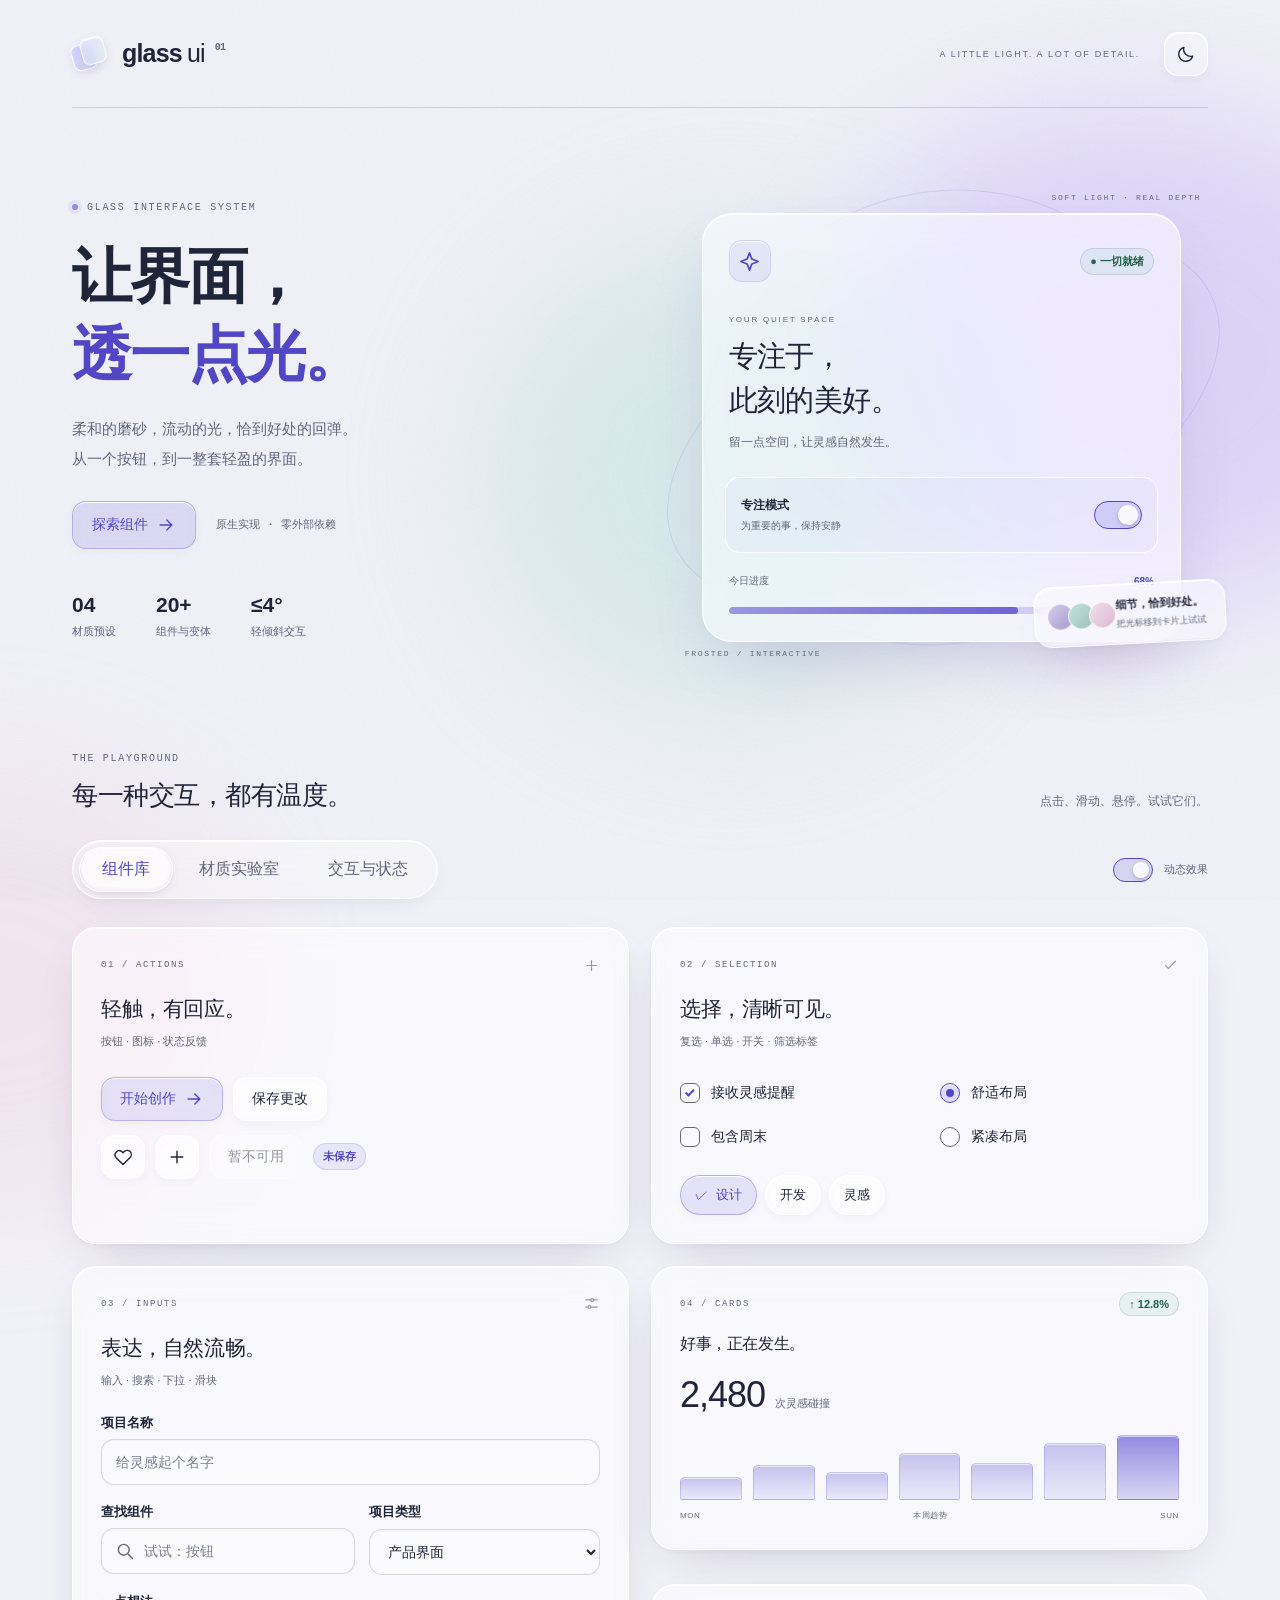
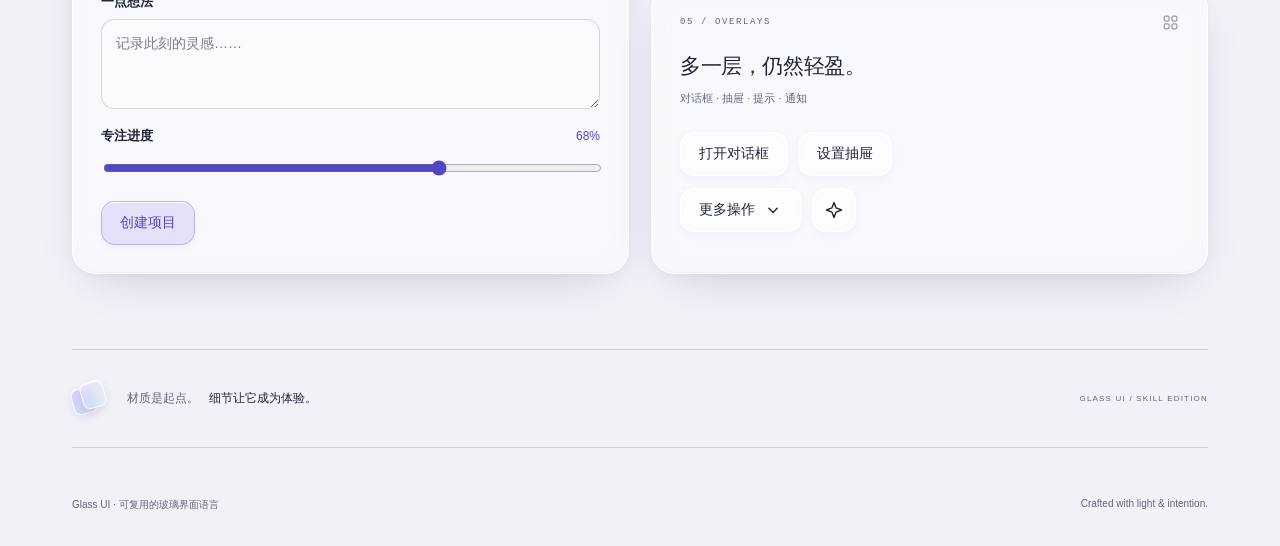
==== assets/demo/index.html @ 2ff02369 "Add Glass UI skill and offline component demo" ====
<!doctype html>
<html lang="zh-CN" data-theme="light" data-material="frosted">
<head>
  <meta charset="utf-8">
  <meta name="viewport" content="width=device-width,initial-scale=1">
  <meta name="color-scheme" content="light dark">
  <meta name="description" content="Glass UI：可交互的磨砂、液态与染色玻璃组件样板。">
  <title>Glass UI · 让界面透一点光</title>
  <link rel="icon" href="data:image/svg+xml,%3Csvg xmlns='http://www.w3.org/2000/svg' viewBox='0 0 40 40'%3E%3Crect x='6' y='6' width='28' height='28' rx='9' fill='%23887be0'/%3E%3Cpath d='M13 21h14M20 14v14' stroke='white' stroke-width='2'/%3E%3C/svg%3E">
  <link rel="stylesheet" href="glass.css">
  <link rel="stylesheet" href="demo.css">
  <script src="lens-map.js" defer></script>
  <script src="glass.js" defer></script>
  <script src="demo.js" defer></script>
</head>
<body>
  <svg class="icon-sprite" aria-hidden="true" xmlns="http://www.w3.org/2000/svg">
    <symbol id="i-arrow" viewBox="0 0 24 24"><path d="M5 12h14m-6-6 6 6-6 6"/></symbol>
    <symbol id="i-spark" viewBox="0 0 24 24"><path d="m12 3 2.5 6.5L21 12l-6.5 2.5L12 21l-2.5-6.5L3 12l6.5-2.5Z"/></symbol>
    <symbol id="i-sun" viewBox="0 0 24 24"><circle cx="12" cy="12" r="4"/><path d="M12 2v2m0 16v2M2 12h2m16 0h2M5 5l1 1m12 12 1 1M5 19l1-1M18 6l1-1"/></symbol>
    <symbol id="i-moon" viewBox="0 0 24 24"><path d="M20 14.5A8.5 8.5 0 0 1 9.5 4 8.5 8.5 0 1 0 20 14.5Z"/></symbol>
    <symbol id="i-search" viewBox="0 0 24 24"><circle cx="10.5" cy="10.5" r="6.5"/><path d="m16 16 5 5"/></symbol>
    <symbol id="i-heart" viewBox="0 0 24 24"><path d="M20.5 5.5a5 5 0 0 0-7 0L12 7l-1.5-1.5a5 5 0 0 0-7 7L12 21l8.5-8.5a5 5 0 0 0 0-7Z"/></symbol>
    <symbol id="i-plus" viewBox="0 0 24 24"><path d="M5 12h14M12 5v14"/></symbol>
    <symbol id="i-check" viewBox="0 0 24 24"><path d="m5 12 4 4L19 6"/></symbol>
    <symbol id="i-sliders" viewBox="0 0 24 24"><path d="M4 7h7m4 0h5M4 17h3m4 0h9"/><circle cx="13" cy="7" r="2"/><circle cx="9" cy="17" r="2"/></symbol>
    <symbol id="i-grid" viewBox="0 0 24 24"><rect x="3" y="3" width="7" height="7" rx="2"/><rect x="14" y="3" width="7" height="7" rx="2"/><rect x="3" y="14" width="7" height="7" rx="2"/><rect x="14" y="14" width="7" height="7" rx="2"/></symbol>
    <symbol id="i-chevron" viewBox="0 0 24 24"><path d="m7 10 5 5 5-5"/></symbol>
    <symbol id="i-close" viewBox="0 0 24 24"><path d="m6 6 12 12M18 6 6 18"/></symbol>
  </svg>
  <div class="ambient" aria-hidden="true"><i></i><i></i><i></i></div>
  <a class="skip-link g-button" href="#showcase">跳到组件展示</a>
  <div class="page-shell">
    <header class="site-header">
      <a href="#top" class="wordmark" aria-label="Glass UI 首页"><span class="brand-mark" aria-hidden="true"><i></i><i></i></span>glass<span class="wordmark-light">ui</span><span class="version">01</span></a>
      <div class="header-right"><span class="header-note">A LITTLE LIGHT. A LOT OF DETAIL.</span><button class="g-icon-button" id="theme-toggle" type="button" aria-label="切换深色主题" aria-pressed="false"><svg class="g-icon"><use href="#i-moon"/></svg></button></div>
    </header>
    <main id="top">
      <section class="hero" aria-labelledby="hero-title">
        <div class="hero-copy">
          <span class="eyebrow"><i></i> GLASS INTERFACE SYSTEM</span>
          <h1 id="hero-title">让界面，<br><span>透一点光。</span></h1>
          <p class="hero-description">柔和的磨砂，流动的光，恰到好处的回弹。<br>从一个按钮，到一整套轻盈的界面。</p>
          <div class="hero-actions"><a href="#showcase" class="g-button g-button--primary">探索组件 <svg class="g-icon"><use href="#i-arrow"/></svg></a><span class="hero-meta">原生实现 <b>·</b> 零外部依赖</span></div>
          <div class="hero-stats"><div><strong>04</strong><span>材质预设</span></div><div><strong>20+</strong><span>组件与变体</span></div><div><strong>≤4°</strong><span>轻倾斜交互</span></div></div>
        </div>
        <div class="hero-preview" aria-label="玻璃卡片交互预览">
          <div class="orbit orbit-one" aria-hidden="true"></div><div class="orbit orbit-two" aria-hidden="true"></div>
          <span class="floating-note note-top">SOFT LIGHT · REAL DEPTH</span>
          <div data-glass-card id="hero-card">
            <article class="glass focus-card" data-glass-face>
              <span class="glass__light" aria-hidden="true"></span><span class="glass__edge" aria-hidden="true"></span>
              <div class="glass__content">
                <div class="row between"><span class="app-icon"><svg class="g-icon"><use href="#i-spark"/></svg></span><span class="g-badge g-badge--success">● 一切就绪</span></div>
                <div class="focus-copy"><span class="tiny-label">YOUR QUIET SPACE</span><h2>专注于，<br>此刻的美好。</h2><p>留一点空间，让灵感自然发生。</p></div>
                <div class="focus-setting"><div><strong>专注模式</strong><span>为重要的事，保持安静</span></div><label class="g-option"><input class="g-switch" id="focus-switch" type="checkbox" role="switch" checked aria-label="专注模式"></label></div>
                <div class="focus-progress"><div class="row between"><span>今日进度</span><strong id="focus-value">68%</strong></div><progress class="g-progress" id="focus-progress" value="68" max="100" aria-label="今日进度">68%</progress></div>
              </div>
            </article>
          </div>
          <div class="glass floating-tile"><div class="stacked-circles" aria-hidden="true"><i></i><i></i><i></i></div><div><strong>细节，恰到好处。</strong><span>把光标移到卡片上试试</span></div></div>
          <span class="floating-note note-bottom">FROSTED / INTERACTIVE</span>
        </div>
      </section>
      <section class="showcase" id="showcase" aria-labelledby="showcase-title">
        <div class="section-heading"><div><span class="eyebrow">THE PLAYGROUND</span><h2 id="showcase-title">每一种交互，都有温度。</h2></div><p>点击、滑动、悬停。试试它们。</p></div>
        <div class="showcase-toolbar">
          <div class="g-segment" data-glass-tabs role="tablist" aria-label="展示分类" id="main-tabs">
            <span class="g-segment__pill" data-glass-pill aria-hidden="true"></span>
            <button type="button" role="tab" id="tab-components" aria-controls="panel-components" aria-selected="true">组件库</button>
            <button type="button" role="tab" id="tab-materials" aria-controls="panel-materials" aria-selected="false" tabindex="-1">材质实验室</button>
            <button type="button" role="tab" id="tab-motion" aria-controls="panel-motion" aria-selected="false" tabindex="-1">交互与状态</button>
          </div>
          <label class="motion-control g-option"><input class="g-switch" type="checkbox" id="motion-toggle" checked role="switch"><span>动态效果</span></label>
        </div>
        <div role="tabpanel" id="panel-components" aria-labelledby="tab-components" tabindex="0">
          <div class="component-grid">
            <section class="glass specimen" aria-labelledby="buttons-title"><div class="specimen-top"><span>01 / ACTIONS</span><svg class="g-icon"><use href="#i-plus"/></svg></div><h3 id="buttons-title">轻触，有回应。</h3><p>按钮 · 图标 · 状态反馈</p>
              <div class="sample-stack"><div class="row wrap"><button class="g-button g-button--primary" type="button" data-toast="新的灵感已收藏。">开始创作 <svg class="g-icon"><use href="#i-arrow"/></svg></button><button class="g-button" type="button" id="save-button">保存更改</button></div>
              <div class="row wrap"><button class="g-icon-button" id="favorite-button" type="button" aria-label="收藏此组件" aria-pressed="false"><svg class="g-icon"><use href="#i-heart"/></svg></button><button class="g-icon-button" type="button" data-toast="已添加一个新项目。" aria-label="添加项目"><svg class="g-icon"><use href="#i-plus"/></svg></button><button class="g-button" type="button" disabled>暂不可用</button><span class="g-badge" id="saved-state">未保存</span></div></div>
            </section>
            <section class="glass specimen" aria-labelledby="options-title"><div class="specimen-top"><span>02 / SELECTION</span><svg class="g-icon"><use href="#i-check"/></svg></div><h3 id="options-title">选择，清晰可见。</h3><p>复选 · 单选 · 开关 · 筛选标签</p>
              <div class="options-grid"><div><label class="g-option"><input id="notify-check" type="checkbox" checked>接收灵感提醒</label><label class="g-option"><input type="checkbox">包含周末</label></div><fieldset class="reset-fieldset"><legend class="sr-only">卡片密度</legend><label class="g-option"><input type="radio" name="density" value="comfortable" checked>舒适布局</label><label class="g-option"><input type="radio" name="density" value="compact">紧凑布局</label></fieldset></div>
              <fieldset class="reset-fieldset"><legend class="sr-only">展示内容筛选</legend><div class="g-choice-row"><label class="g-chip"><input class="sr-only" type="checkbox" checked>设计</label><label class="g-chip"><input class="sr-only" type="checkbox">开发</label><label class="g-chip"><input class="sr-only" type="checkbox">灵感</label></div></fieldset>
            </section>
            <section class="glass specimen form-specimen" aria-labelledby="form-title"><div class="specimen-top"><span>03 / INPUTS</span><svg class="g-icon"><use href="#i-sliders"/></svg></div><h3 id="form-title">表达，自然流畅。</h3><p>输入 · 搜索 · 下拉 · 滑块</p>
              <form id="demo-form" novalidate><div class="g-field"><label for="name-input">项目名称</label><input class="g-input" id="name-input" name="project" autocomplete="off" placeholder="给灵感起个名字" required aria-describedby="name-error"><p class="g-error" id="name-error"></p></div>
                <div class="two-fields"><div class="g-field"><label for="search-input">查找组件</label><div class="g-search"><svg class="g-icon"><use href="#i-search"/></svg><input class="g-input" id="search-input" type="search" placeholder="试试：按钮"></div></div><div class="g-field"><label for="project-type">项目类型</label><select class="g-select" id="project-type" name="type"><option>产品界面</option><option>个人主页</option><option>移动应用</option></select></div></div>
                <div class="g-field"><label for="notes-input">一点想法</label><textarea class="g-textarea" id="notes-input" name="notes" placeholder="记录此刻的灵感……"></textarea></div>
                <div class="g-field"><div class="row between"><label class="g-label" for="progress-range">专注进度</label><output for="progress-range" id="range-value">68%</output></div><input class="g-range" id="progress-range" type="range" min="0" max="100" value="68"></div>
                <div class="row between"><button class="g-button g-button--primary" type="submit">创建项目</button><output id="form-result" class="g-hint" aria-live="polite"></output></div>
              </form>
            </section>
            <div class="card-column">
              <div data-glass-card id="stat-card"><section class="glass specimen metric-card" data-glass-face aria-labelledby="card-title"><span class="glass__light" aria-hidden="true"></span><span class="glass__edge" aria-hidden="true"></span><div class="glass__content"><div class="specimen-top"><span>04 / CARDS</span><span class="g-badge g-badge--success">↑ 12.8%</span></div><h3 id="card-title">好事，正在发生。</h3><div class="metric"><strong>2,480</strong><span>次灵感碰撞</span></div><div class="bar-chart" aria-label="最近七天的灵感趋势"><i style="--bar:35%"></i><i style="--bar:53%"></i><i style="--bar:43%"></i><i style="--bar:72%"></i><i style="--bar:57%"></i><i style="--bar:87%"></i><i style="--bar:100%"></i></div><div class="row between chart-caption"><span>MON</span><span>本周趋势</span><span>SUN</span></div></div></section></div>
              <section class="glass specimen overlay-specimen" aria-labelledby="overlay-title"><div class="specimen-top"><span>05 / OVERLAYS</span><svg class="g-icon"><use href="#i-grid"/></svg></div><h3 id="overlay-title">多一层，仍然轻盈。</h3><p>对话框 · 抽屉 · 提示 · 通知</p><div class="row wrap"><button class="g-button" type="button" data-dialog="preview-dialog">打开对话框</button><button class="g-button" type="button" data-dialog="settings-drawer">设置抽屉</button></div><div class="row wrap overlay-bottom"><details class="g-menu" id="action-menu"><summary class="g-button">更多操作 <svg class="g-icon"><use href="#i-chevron"/></svg></summary><div class="glass g-menu__content"><button type="button" data-toast="已复制组件配置。">复制配置</button><button type="button" data-toast="已创建本地组件副本。">创建副本</button><button type="button" data-toast="组件已重置为初始样式。" id="reset-style">重置样式</button></div></details><span class="g-tooltip-wrap"><button class="g-icon-button" type="button" aria-label="显示使用提示" aria-describedby="tip-content"><svg class="g-icon"><use href="#i-spark"/></svg></button><span class="glass g-tooltip" id="tip-content" role="tooltip">柔和的高光，来自光标的位置。</span></span></div></section>
            </div>
          </div>
          <div class="search-results glass" id="search-results" hidden role="status" aria-live="polite"></div>
        </div>
        <div role="tabpanel" id="panel-materials" aria-labelledby="tab-materials" tabindex="0" hidden>
          <div class="materials-grid"><section class="glass specimen"><div class="specimen-top"><span>THE MATERIAL PALETTE</span><svg class="g-icon"><use href="#i-spark"/></svg></div><h3>同一束光，四种质感。</h3><p>选择预设，整页组件同步变化。</p><fieldset class="reset-fieldset material-options"><legend class="sr-only">选择玻璃材质</legend><label><input type="radio" name="material" value="frosted" checked><span class="material-swatch swatch-frost"></span><strong>磨砂</strong><small>安静、柔和、适合内容</small></label><label><input type="radio" name="material" value="clear"><span class="material-swatch swatch-clear"></span><strong>清透</strong><small>轻盈、通透、边缘更鲜明</small></label><label><input type="radio" name="material" value="tinted"><span class="material-swatch swatch-tint"></span><strong>染色</strong><small>淡紫色调，统一品牌感</small></label><label><input type="radio" name="material" value="prism"><span class="material-swatch swatch-prism"></span><strong>棱镜</strong><small>窄幅彩边，点到为止</small></label></fieldset>
            <div class="g-field"><div class="row between"><label for="blur-range" class="g-label">背景模糊</label><output id="blur-value" for="blur-range">18px</output></div><input class="g-range" id="blur-range" type="range" min="0" max="32" value="18"></div><div class="g-field"><div class="row between"><label for="glow-range" class="g-label">追光强度</label><output id="glow-value" for="glow-range">13%</output></div><input class="g-range" id="glow-range" type="range" min="0" max="30" value="13"></div>
          </section><section class="glass specimen lens-specimen"><div class="specimen-top"><span>EDGE REFRACTION</span><span class="g-badge">可选增强</span></div><h3>看见，玻璃的边缘。</h3><p>打开开关，对比网格和文字在弧形边缘的弯曲。</p><div class="lens-experiment" id="lens-experiment"><img src="grid.svg" alt="用于对比折射的网格与文字背景" width="700" height="240"><div class="lens-window" aria-hidden="true"><svg viewBox="0 0 300 150" preserveAspectRatio="none"><image id="lens-image" href="grid.svg" x="-200" y="-45" width="700" height="240"/></svg></div></div><label class="g-option row between"><span>SVG 边缘折射</span><input id="refraction-toggle" class="g-switch" type="checkbox" role="switch"></label><p class="g-hint" id="lens-status" role="status">增强已关闭。上方为已知 SVG 背景的对照实验。</p><p class="technical-note">该开关也启用导航胶囊的背景位移。不同浏览器对网页背景折射的支持不同；实验图有变化，不代表任意网页背景都能同样折射。</p></section></div>
        </div>
        <div role="tabpanel" id="panel-motion" aria-labelledby="tab-motion" tabindex="0" hidden>
          <div class="motion-grid"><section class="glass specimen"><div class="specimen-top"><span>LIQUID SELECTION</span><span class="g-badge">点击 / 键盘</span></div><h3>从这里，轻轻到那里。</h3><p>连续切换，观察前缘伸展与到位回弹。</p><div class="navigation-demo"><div class="g-segment navigation-segment" data-glass-tabs role="tablist" aria-label="导航交互演示" id="demo-tabs"><span class="g-segment__pill" data-glass-pill aria-hidden="true"></span><button type="button" role="tab" id="demo-home" aria-controls="demo-home-panel" aria-selected="true"><svg class="g-icon"><use href="#i-grid"/></svg>功能</button><button type="button" role="tab" id="demo-settings" aria-controls="demo-settings-panel" aria-selected="false" tabindex="-1"><svg class="g-icon"><use href="#i-sliders"/></svg>高级设置</button><button type="button" role="tab" id="demo-mine" aria-controls="demo-mine-panel" aria-selected="false" tabindex="-1"><svg class="g-icon"><use href="#i-heart"/></svg>我的</button></div></div><div class="demo-panel" role="tabpanel" id="demo-home-panel" aria-labelledby="demo-home">所有功能，井然有序。<span>同一个胶囊在不同宽度的选项间移动。</span></div><div class="demo-panel" role="tabpanel" id="demo-settings-panel" aria-labelledby="demo-settings" hidden>精细调节，刚刚好。<span>动画途中再次点击，会从当前位置继续。</span></div><div class="demo-panel" role="tabpanel" id="demo-mine-panel" aria-labelledby="demo-mine" hidden>留给自己的小空间。<span>方向键、Home 和 End 也可以切换。</span></div></section>
          <section class="glass specimen"><div class="specimen-top"><span>EVERY STATE MATTERS</span><svg class="g-icon"><use href="#i-check"/></svg></div><h3>好看，也好用。</h3><p>聚焦、错误、加载与禁用都有明确反馈。</p><ul class="state-list"><li><span class="state-dot"></span><div><strong>键盘可达</strong><p>Tab 聚焦，Space 操作，焦点环始终可见。</p></div></li><li><span class="state-dot"></span><div><strong>尊重动态偏好</strong><p id="motion-status">动态效果已开启。系统减少动态偏好同样生效。</p></div></li><li><span class="state-dot"></span><div><strong>基础效果独立可用</strong><p>没有背景模糊时，以实色表面维持层次。</p></div></li></ul><label class="g-option"><input class="g-switch" id="fallback-toggle" type="checkbox" role="switch">模拟无模糊降级</label><button class="g-button" type="button" data-toast="这是一条玻璃通知。状态已清晰传达。">试一条通知 <svg class="g-icon"><use href="#i-arrow"/></svg></button></section></div>
        </div>
      </section>
      <section class="closing"><span class="brand-mark" aria-hidden="true"><i></i><i></i></span><p>材质是起点。<strong>细节让它成为体验。</strong></p><span>GLASS UI / SKILL EDITION</span></section>
    </main>
    <footer><span>Glass UI · 可复用的玻璃界面语言</span><span>Crafted with light & intention.</span></footer>
  </div>
  <dialog class="glass g-dialog" id="preview-dialog" aria-labelledby="dialog-title"><span class="eyebrow">A MOMENT OF CLARITY</span><h2 id="dialog-title">给灵感一点空间。</h2><p>这是一个真正可操作的玻璃对话框。按 Esc 关闭，或通过下方按钮返回。</p><div class="g-field"><label for="dialog-note">记下一句灵感</label><input class="g-input" id="dialog-note" placeholder="此刻，你想到了什么？"></div><form method="dialog"><button class="g-button" value="cancel">返回</button><button class="g-button g-button--primary" value="save">记住这一刻</button></form></dialog>
  <dialog class="glass g-dialog g-drawer" id="settings-drawer" aria-labelledby="drawer-title"><form method="dialog" class="drawer-close"><button class="g-icon-button" aria-label="关闭设置抽屉"><svg class="g-icon"><use href="#i-close"/></svg></button></form><span class="eyebrow">MAKE IT YOURS</span><h2 id="drawer-title">你的偏好。</h2><p>少一点打扰，多一点从容。</p><label class="g-option row between"><span>灵感提醒</span><input id="drawer-notify" class="g-switch" type="checkbox" checked role="switch"></label><label class="g-option row between"><span>深色主题</span><input id="drawer-theme" class="g-switch" type="checkbox" role="switch"></label><label class="g-option row between"><span>动态效果</span><input id="drawer-motion" class="g-switch" type="checkbox" checked role="switch"></label><div class="drawer-note"><svg class="g-icon"><use href="#i-spark"/></svg><p>这里的设置会立即应用到展示页。</p></div><form method="dialog"><button class="g-button g-button--primary">完成</button></form></dialog>
  <div class="glass g-toast" id="toast" role="status" aria-live="polite" aria-atomic="true"></div>
</body>
</html>
---- assets/demo/glass.css ----
/* Glass UI: reusable, framework-independent foundation. */
:root {
  color-scheme: light;
  --g-ink: #202439;
  --g-muted: #62677b;
  --g-accent: #5147c5;
  --g-accent-rgb: 93, 80, 211;
  --g-bg: #f1f1f8;
  --g-surface: rgba(255, 255, 255, .52);
  --g-solid: #f8f8fc;
  --g-subtle: rgba(255, 255, 255, .33);
  --g-border: rgba(255, 255, 255, .86);
  --g-outline: rgba(76, 70, 108, .2);
  --g-highlight: rgba(255, 255, 255, .96);
  --g-shadow: 0 16px 48px -24px rgba(45, 33, 90, .28), 0 2px 8px rgba(45, 33, 90, .035);
  --g-blur: 18px;
  --g-radius: 24px;
  --g-glow: .13;
  --g-focus: #5d4adb;
  --g-error: #a82d4c;
  --g-success: #22614b;
  --g-speed: 180ms;
}
:root[data-theme="dark"] {
  color-scheme: dark;
  --g-ink: #f2f0ff;
  --g-muted: #bbb8d2;
  --g-accent: #c4b9ff;
  --g-accent-rgb: 183, 157, 255;
  --g-bg: #151526;
  --g-surface: rgba(37, 36, 60, .64);
  --g-solid: #29283e;
  --g-subtle: rgba(255, 255, 255, .055);
  --g-border: rgba(235, 226, 255, .24);
  --g-outline: rgba(222, 214, 255, .22);
  --g-highlight: rgba(255, 255, 255, .45);
  --g-shadow: 0 18px 50px -20px rgba(0, 0, 0, .6), 0 2px 10px rgba(0, 0, 0, .12);
  --g-focus: #d0baff;
  --g-error: #ff9db4;
  --g-success: #8ce0b4;
}
[data-material="clear"] { --g-surface: rgba(255, 255, 255, .23); --g-blur: 6px; }
[data-theme="dark"][data-material="clear"] { --g-surface: rgba(36, 34, 59, .35); }
[data-material="tinted"] { --g-surface: rgba(179, 169, 241, .26); --g-blur: 16px; }
[data-theme="dark"][data-material="tinted"] { --g-surface: rgba(105, 85, 164, .28); }
[data-material="prism"] { --g-surface: rgba(255, 255, 255, .28); --g-blur: 9px; }
[data-theme="dark"][data-material="prism"] { --g-surface: rgba(43, 38, 66, .4); }
*, *::before, *::after { box-sizing: border-box; }
[hidden] { display: none !important; }
button, input, select, textarea { font: inherit; }
button, a, input, select, textarea, summary { -webkit-tap-highlight-color: transparent; }
button { color: inherit; }
:where(button, a, input, select, textarea, summary, [tabindex]):focus-visible {
  outline: 2px solid var(--g-focus); outline-offset: 4px;
}
.sr-only {
  position: absolute; width: 1px; height: 1px; padding: 0; margin: -1px;
  overflow: hidden; clip-path: inset(50%); white-space: nowrap; border: 0;
}
.glass {
  position: relative; border-radius: var(--g-radius);
  background: var(--g-surface); border: 1px solid var(--g-border);
  -webkit-backdrop-filter: blur(var(--g-blur)) saturate(1.3);
  backdrop-filter: blur(var(--g-blur)) saturate(1.3);
  box-shadow: var(--g-shadow), inset 0 1px 0 var(--g-highlight), inset 0 -1px 0 rgba(100, 80, 160, .05);
}
.glass__content { position: relative; z-index: 2; }
[data-glass-card] { perspective: 1100px; min-width: 0; }
[data-glass-face] {
  transform: rotateX(var(--g-rx, 0deg)) rotateY(var(--g-ry, 0deg));
  transform-origin: center; overflow: hidden;
}
.glass__light, .glass__edge { position: absolute; inset: 0; border-radius: inherit; pointer-events: none; }
.glass__light {
  z-index: 1; opacity: var(--g-lit, 0);
  background: radial-gradient(160px circle at var(--g-mx, 50%) var(--g-my, 50%), rgba(255,255,255,var(--g-glow)), transparent 100%);
}
.glass__edge { z-index: 3; opacity: var(--g-lit, 0); padding: 1px; }
@supports (mask-composite: exclude) or (-webkit-mask-composite: xor) {
  .glass__edge {
    background: radial-gradient(135px circle at var(--g-mx, 50%) var(--g-my, 50%), rgba(255,255,255,.98), rgba(174,149,255,.5) 45%, transparent 100%);
    -webkit-mask: linear-gradient(#fff 0 0) content-box, linear-gradient(#fff 0 0);
    -webkit-mask-composite: xor;
    mask: linear-gradient(#fff 0 0) content-box, linear-gradient(#fff 0 0);
    mask-composite: exclude;
  }
}
[data-material="prism"] .glass { border-color: rgba(197, 191, 245, .62); }
[data-material="prism"] .glass::after {
  content: ""; position: absolute; inset: 0; border-radius: inherit; padding: 1px; pointer-events: none;
  background: linear-gradient(140deg, #ffffffd9, #98dfff99 26%, #f3aada80 48%, transparent 60%, #bc9dff88 83%, #ffffffcc);
  -webkit-mask: linear-gradient(#fff 0 0) content-box, linear-gradient(#fff 0 0);
  -webkit-mask-composite: xor;
  mask: linear-gradient(#fff 0 0) content-box, linear-gradient(#fff 0 0);
  mask-composite: exclude;
}
.g-button, .g-icon-button, .g-chip {
  position: relative;
  display: inline-flex; justify-content: center; align-items: center; gap: 8px;
  min-height: 44px; padding: 10px 18px; border-radius: 14px;
  border: 1px solid var(--g-border); background: var(--g-subtle); color: var(--g-ink);
  box-shadow: inset 0 1px 0 var(--g-highlight), 0 3px 8px rgba(65,45,110,.045);
  -webkit-backdrop-filter: blur(8px); backdrop-filter: blur(8px);
  text-decoration: none; font-size: 14px; font-weight: 580; cursor: pointer;
  white-space: nowrap; flex-shrink: 0;
  transition: background var(--g-speed), box-shadow var(--g-speed), transform var(--g-speed);
}
.g-button:hover, .g-icon-button:hover, .g-chip:hover { background: rgba(var(--g-accent-rgb), .12); box-shadow: inset 0 1px 0 var(--g-highlight), 0 4px 15px rgba(var(--g-accent-rgb),.12); }
.g-button:active, .g-icon-button:active, .g-chip:active { transform: scale(.98); }
.g-button--primary { background: rgba(var(--g-accent-rgb),.15); color: var(--g-accent); border-color: rgba(var(--g-accent-rgb),.3); }
.g-button--danger { color: var(--g-error); background: rgba(211,72,112,.09); }
.g-icon-button { width: 44px; padding: 10px; flex-shrink: 0; }
.g-icon { width: 20px; height: 20px; stroke: currentColor; stroke-width: 1.7; fill: none; stroke-linecap: round; stroke-linejoin: round; flex-shrink: 0; }
.g-button:disabled, .g-icon-button:disabled { opacity: .46; cursor: not-allowed; transform: none; box-shadow: none; }
.g-button[aria-busy="true"] { cursor: wait; opacity: .8; }
.g-button[aria-busy="true"]::before, .g-spinner { content: ""; width: 15px; height: 15px; border: 2px solid currentColor; border-right-color: transparent; border-radius: 50%; animation: g-spin .8s linear infinite; }
.g-button[aria-busy="true"]::before { position: absolute; left: 5px; width: 10px; height: 10px; }
@keyframes g-spin { to { transform: rotate(360deg); } }
.g-segment {
  display: flex; position: relative; isolation: isolate; gap: 3px; padding: 6px;
  width: fit-content; max-width: 100%; border-radius: 999px; overflow: hidden;
  background: var(--g-subtle); border: 1px solid var(--g-border);
  box-shadow: inset 0 1px 0 var(--g-highlight), 0 8px 28px -17px rgba(35,25,75,.24);
  -webkit-backdrop-filter: blur(var(--g-blur)); backdrop-filter: blur(var(--g-blur));
}
.g-segment [role="tab"] {
  z-index: 2; position: relative; flex: 0 0 auto; border: 0; background: none; cursor: pointer;
  min-height: 44px; padding: 12px 23px; border-radius: 999px; color: var(--g-muted); font-weight: 580;
  white-space: nowrap; transition: color var(--g-speed);
}
.g-segment [role="tab"][aria-selected="true"] { color: var(--g-accent); }
.g-segment [role="tab"]:focus-visible { outline-offset: -4px; }
.g-segment__pill {
  pointer-events: none; position: absolute; z-index: 1; left: 0; top: 6px; height: calc(100% - 12px);
  width: var(--g-pill-w, 0px); transform: translateX(var(--g-pill-x, 6px)) scaleY(var(--g-pill-y, 1));
  border-radius: 999px; overflow: hidden; background: var(--g-surface);
  border: 1px solid var(--g-highlight);
  box-shadow: inset 0 1px 1px var(--g-highlight), inset 0 -2px 3px rgba(var(--g-accent-rgb),.07), 0 4px 14px -6px rgba(36,25,70,.24);
  -webkit-backdrop-filter: blur(5px) saturate(1.35); backdrop-filter: blur(5px) saturate(1.35);
}
.g-segment__pill::after { content:""; position:absolute; inset:0; border-radius:inherit; box-shadow: inset 1px 0 0 rgba(202,216,255,.45), inset -1px 0 0 rgba(242,195,238,.4); }
[data-refraction="true"] .g-segment__pill {
  -webkit-backdrop-filter: var(--g-lens-filter, blur(5px)) blur(3px) saturate(1.3);
  backdrop-filter: var(--g-lens-filter, blur(5px)) blur(3px) saturate(1.3);
}
.g-field { display: grid; gap: 8px; font-size: 14px; }
.g-field > label, .g-label { font-size: 13px; font-weight: 600; }
.g-input, .g-select, .g-textarea {
  display: block; width: 100%; min-height: 46px; padding: 12px 14px;
  background: var(--g-subtle); color: var(--g-ink); border: 1px solid var(--g-outline); border-radius: 13px;
  box-shadow: inset 0 1px 2px rgba(45,35,85,.035); transition: border-color var(--g-speed), background var(--g-speed);
}
.g-input::placeholder, .g-textarea::placeholder { color: var(--g-muted); opacity: .85; }
.g-input:focus, .g-select:focus, .g-textarea:focus { border-color: var(--g-accent); background: rgba(var(--g-accent-rgb),.04); }
.g-input[aria-invalid="true"] { border-color: var(--g-error); }
.g-select option { color: var(--g-ink); background: var(--g-solid); }
.g-textarea { min-height: 90px; resize: vertical; line-height: 1.6; }
.g-hint { color: var(--g-muted); font-size: 12px; margin: 0; line-height: 1.6; min-width: 0; overflow-wrap: anywhere; }
.g-error { color: var(--g-error); font-size: 12px; min-height: 20px; margin: 0; }
.g-search { position: relative; }
.g-search .g-icon { position: absolute; left: 14px; top: 13px; color: var(--g-muted); pointer-events: none; }
.g-search input { padding-left: 42px; }
.g-option { display: flex; align-items: center; gap: 11px; font-size: 14px; min-height: 44px; cursor: pointer; }
.g-option input[type="checkbox"]:not([role="switch"]), .g-option input[type="radio"] {
  appearance: none; -webkit-appearance: none; width: 20px; height: 20px; flex-shrink: 0; margin: 0;
  border: 1px solid var(--g-muted); background: var(--g-subtle); border-radius: 6px;
  box-shadow: inset 0 1px 1px var(--g-highlight); display: grid; place-items: center; cursor: pointer;
}
.g-option input[type="radio"] { border-radius: 50%; }
.g-option input:checked { background: rgba(var(--g-accent-rgb),.17); border-color: var(--g-accent); }
.g-option input[type="checkbox"]:not([role="switch"]):checked::before {
  content: ""; width: 9px; height: 5px; border-left: 2px solid var(--g-accent); border-bottom: 2px solid var(--g-accent); transform: rotate(-45deg) translateY(-1px);
}
.g-option input[type="radio"]:checked::before { content: ""; width: 8px; height: 8px; border-radius: 50%; background: var(--g-accent); }
.g-option:has(input:disabled) { opacity: .5; cursor: not-allowed; }
.g-option input:disabled { cursor: not-allowed; }
.g-switch {
  appearance: none; -webkit-appearance: none; position: relative; margin: 0; flex-shrink: 0;
  width: 48px; height: 28px; border-radius: 999px; border: 1px solid var(--g-outline);
  background: rgba(var(--g-accent-rgb),.07); cursor: pointer; transition: background 220ms;
}
.g-switch::before {
  content: ""; position: absolute; top: 3px; left: 3px; width: 20px; height: 20px; border-radius: 50%;
  background: var(--g-solid); border: 1px solid var(--g-border); box-shadow: 0 2px 4px rgba(45,30,85,.22), inset 0 1px 0 #fff;
  transition: transform 300ms cubic-bezier(.2,1.45,.4,1);
}
.g-switch:checked { background: rgba(var(--g-accent-rgb),.55); border-color: rgba(var(--g-accent-rgb),.45); }
.g-switch:checked::before { transform: translateX(20px); }
.g-range { width: 100%; accent-color: var(--g-accent); height: 26px; cursor: pointer; }
.g-choice-row { display: flex; gap: 8px; flex-wrap: wrap; }
.g-chip { min-height: 40px; border-radius: 999px; padding: 8px 14px; font-size: 13px; }
.g-chip:has(input:checked) { color: var(--g-accent); background: rgba(var(--g-accent-rgb),.15); border-color: rgba(var(--g-accent-rgb),.35); }
.g-chip:has(input:focus-visible) { outline: 2px solid var(--g-focus); outline-offset: 3px; }
.g-chip:has(input:checked)::before { content: "✓"; }
.g-badge { display: inline-flex; align-items: center; gap: 5px; padding: 5px 9px; border-radius: 999px; color: var(--g-accent); font-size: 11px; font-weight: 600; background: rgba(var(--g-accent-rgb),.1); border: 1px solid rgba(var(--g-accent-rgb),.18); }
.g-badge--success { color: var(--g-success); background: rgba(80,180,135,.1); border-color: rgba(70,140,105,.2); }
.g-progress { width: 100%; height: 7px; border: 0; border-radius: 99px; overflow: hidden; background: rgba(var(--g-accent-rgb),.12); accent-color: var(--g-accent); }
.g-progress::-webkit-progress-bar { background: rgba(var(--g-accent-rgb),.12); border-radius: 99px; }
.g-progress::-webkit-progress-value { background: linear-gradient(90deg, rgba(var(--g-accent-rgb),.45), rgba(var(--g-accent-rgb),.85)); border-radius: 99px; }
.g-progress::-moz-progress-bar { background: rgba(var(--g-accent-rgb),.65); border-radius: 99px; }
.g-menu { position: relative; display: inline-block; }
.g-menu summary { list-style: none; }
.g-menu summary::-webkit-details-marker { display: none; }
.g-menu__content {
  position: absolute; top: calc(100% + 8px); left: 0; z-index: 30; width: 200px; padding: 7px;
  border-radius: 18px; background: var(--g-solid);
}
.g-menu__content button { width: 100%; text-align: left; border: 0; background: none; border-radius: 10px; padding: 12px; cursor: pointer; }
.g-menu__content button:hover { background: rgba(var(--g-accent-rgb),.1); }
.g-tooltip-wrap { position: relative; display: inline-flex; }
.g-tooltip { visibility: hidden; opacity: 0; position: absolute; bottom: calc(100% + 12px); left: 50%; transform: translateX(-50%); min-width: 180px; max-width: 230px; padding: 10px 13px; border-radius: 12px; font-size: 12px; background: var(--g-solid); color: var(--g-ink); z-index: 20; pointer-events: none; transition: opacity 140ms; }
.g-tooltip-wrap:hover .g-tooltip, .g-tooltip-wrap:focus-within .g-tooltip { visibility: visible; opacity: 1; }
.g-tooltip-wrap[data-dismissed] .g-tooltip { visibility: hidden; opacity: 0; }
.g-dialog { color: var(--g-ink); width: min(440px, calc(100% - 32px)); padding: 28px; max-height: calc(100dvh - 48px); overflow-y: auto; }
.g-dialog::backdrop { background: rgba(28,25,51,.28); -webkit-backdrop-filter: blur(5px); backdrop-filter: blur(5px); }
.g-dialog[open] { animation: g-enter 240ms cubic-bezier(.2,.8,.2,1); }
.g-dialog h2 { margin: 0 0 12px; font-size: 24px; }
.g-dialog p { line-height: 1.8; color: var(--g-muted); font-size: 14px; }
.g-dialog form[method="dialog"] { display: flex; justify-content: flex-end; gap: 10px; margin-top: 24px; }
.g-drawer { height: 100dvh; max-height: 100dvh; width: min(400px,calc(100% - 24px)); margin: 0 0 0 auto; border-radius: 24px 0 0 24px; padding: 30px; }
.g-drawer[open] { animation: g-drawer-in 280ms cubic-bezier(.2,.8,.2,1); }
@keyframes g-enter { from { opacity: 0; transform: translateY(12px) scale(.98); } }
@keyframes g-drawer-in { from { transform: translateX(100%); } }
.g-toast {
  position: fixed; z-index: 100; bottom: 28px; left: 50%; transform: translateX(-50%);
  display: flex; align-items: center; gap: 12px; max-width: min(440px,calc(100vw - 32px)); padding: 14px 20px;
  background: var(--g-solid); font-size: 14px;
}
.g-toast:empty { display: none; }
.g-toast:not(:empty) { animation: g-enter-toast 200ms ease-out; }
@keyframes g-enter-toast { from { opacity: 0; margin-bottom: -8px; } }
[data-glass-motion="off"] *, [data-glass-motion="off"] *::before, [data-glass-motion="off"] *::after { animation: none !important; transition: none !important; scroll-behavior: auto !important; }
[data-glass-motion="off"] [data-glass-face] { transform: none !important; }
[data-glass-motion="off"] .g-segment__pill { -webkit-backdrop-filter: blur(5px); backdrop-filter: blur(5px); }
@supports not ((backdrop-filter: blur(1px)) or (-webkit-backdrop-filter: blur(1px))) {
  .glass, .g-segment, .g-segment__pill, .g-menu__content, .g-tooltip { background: var(--g-solid); }
}
[data-no-blur] .glass, [data-no-blur] .g-segment, [data-no-blur] .g-segment__pill { -webkit-backdrop-filter: none !important; backdrop-filter: none !important; background: var(--g-solid); }
@media (prefers-reduced-motion: reduce) {
  *, *::before, *::after { animation: none !important; transition: none !important; scroll-behavior: auto !important; }
  [data-glass-face] { transform: none !important; }
  .g-segment__pill { -webkit-backdrop-filter: blur(5px) !important; backdrop-filter: blur(5px) !important; }
}
@media (forced-colors: active) {
  .glass, .g-segment, .g-segment__pill, .g-button, .g-icon-button, .g-chip, .g-input, .g-select, .g-textarea, .g-menu__content, .g-tooltip { background: Canvas; color: CanvasText; border: 1px solid CanvasText; box-shadow: none; backdrop-filter: none; }
  .glass__edge, .glass__light { display: none; }
  [role="tab"][aria-selected="true"] { color: Highlight !important; text-decoration: underline; }
  .g-option input { appearance: auto !important; }
  .g-switch::before { display: none; }
  .g-chip:has(input:checked) { outline: 2px solid Highlight; }
  :focus-visible { outline-color: Highlight; }
}
---- assets/demo/demo.css ----
html { scroll-behavior: smooth; scroll-padding-top: 30px; }
body { margin: 0; background: var(--g-bg); color: var(--g-ink); font-family: -apple-system, BlinkMacSystemFont, "Segoe UI", "PingFang SC", "Microsoft YaHei", sans-serif; -webkit-font-smoothing: antialiased; }
body::after { content: ""; position: fixed; inset: 0; z-index: -1; opacity: .25; background-image: url("data:image/svg+xml,%3Csvg xmlns='http://www.w3.org/2000/svg' width='140' height='140'%3E%3Cfilter id='n'%3E%3CfeTurbulence type='fractalNoise' baseFrequency='.85' numOctaves='3' stitchTiles='stitch'/%3E%3C/filter%3E%3Crect width='100%25' height='100%25' opacity='.18' filter='url(%23n)'/%3E%3C/svg%3E"); pointer-events: none; }
.icon-sprite { position: absolute; width: 0; height: 0; overflow: hidden; }
.ambient { position: absolute; inset: 0 0 auto; height: 1600px; overflow: hidden; pointer-events: none; z-index: -1; }
.ambient i { position: absolute; border-radius: 50%; filter: blur(65px); }
.ambient i:nth-child(1) { background: #c6b6f8; width: 620px; height: 500px; right: -160px; top: 110px; opacity: .48; }
.ambient i:nth-child(2) { background: #b4dedc; width: 510px; height: 490px; right: 23%; top: 230px; opacity: .4; }
.ambient i:nth-child(3) { background: #efc1d5; width: 500px; height: 440px; left: -260px; top: 770px; opacity: .25; }
[data-theme="dark"] .ambient { opacity: .22; }
.page-shell { max-width: 1240px; margin: 0 auto; padding: 0 52px; }
.site-header { display: flex; justify-content: space-between; align-items: center; height: 108px; border-bottom: 1px solid var(--g-outline); }
.wordmark { display: inline-flex; gap: 5px; align-items: center; color: var(--g-ink); text-decoration: none; font-size: 25px; font-weight: 650; letter-spacing: -.8px; }
.wordmark-light { font-weight: 350; }
.brand-mark { display: inline-block; width: 35px; height: 36px; position: relative; margin-right: 10px; }
.brand-mark i { display: block; position: absolute; width: 24px; height: 27px; border-radius: 7px; transform: rotate(-16deg); border: 1px solid rgba(255,255,255,.85); background: linear-gradient(150deg,rgba(203,197,254,.75),rgba(160,182,226,.45)); box-shadow: 0 3px 8px rgba(80,50,130,.1),inset 0 1px 0 #fff; }
.brand-mark i:nth-child(1) { left: 0; top: 7px; }
.brand-mark i:nth-child(2) { left: 9px; top: 1px; background: linear-gradient(130deg,#e2defbbb,#d2e9ee66); backdrop-filter: blur(3px); }
.version { margin-left: 5px; font-family: ui-monospace, monospace; font-size: 10px; align-self: flex-start; line-height: 24px; color: var(--g-muted); }
.header-right { display: flex; align-items: center; gap: 24px; }
.header-note { color: var(--g-muted); font-size: 9px; letter-spacing: 1.7px; }
.skip-link { position: fixed; left: 18px; top: -100px; z-index: 200; background: var(--g-solid); }
.skip-link:focus { top: 18px; }
.hero { display: grid; grid-template-columns: 1.08fr 1fr; align-items: center; min-height: 615px; gap: 35px; padding: 64px 0 60px; }
.eyebrow { display: inline-flex; align-items: center; gap: 9px; color: var(--g-muted); font-family: ui-monospace, SFMono-Regular, Consolas, monospace; font-size: 10px; letter-spacing: 1.7px; font-weight: 500; }
.eyebrow > i { display: inline-block; width: 6px; height: 6px; background: #9b8adf; border-radius: 50%; box-shadow: 0 0 0 4px rgba(155,138,223,.12); }
h1 { margin: 24px 0 20px; font-size: clamp(42px, 4.7vw, 62px); line-height: 1.3; letter-spacing: -2px; font-weight: 600; }
h1 > span { color: var(--g-accent); }
.hero-description { color: var(--g-muted); font-size: 15px; line-height: 1.95; margin: 0 0 28px; }
.hero-actions { display: flex; align-items: center; gap: 20px; }
.hero-actions .g-button { padding: 13px 19px; }
.hero-meta { color: var(--g-muted); font-size: 11px; }
.hero-meta b { padding: 0 6px; }
.hero-stats { display: flex; gap: 40px; margin-top: 44px; }
.hero-stats > div { display: grid; gap: 7px; }
.hero-stats strong { font-size: 21px; font-weight: 550; font-variant-numeric: tabular-nums; }
.hero-stats span { color: var(--g-muted); font-size: 11px; }
.hero-preview { position: relative; min-height: 430px; display: flex; align-items: center; padding: 20px 27px 0 23px; }
#hero-card { width: 100%; z-index: 2; }
.focus-card { padding: 26px; border-radius: 30px; background: var(--g-surface); box-shadow: 0 30px 70px -27px rgba(75,53,126,.25), inset 0 1px 0 var(--g-highlight); }
.app-icon { display: grid; place-items: center; width: 42px; height: 42px; border-radius: 13px; background: rgba(var(--g-accent-rgb),.09); border: 1px solid rgba(var(--g-accent-rgb),.14); color: var(--g-accent); box-shadow: inset 0 1px 1px var(--g-highlight); }
.app-icon .g-icon { width: 23px; height: 23px; }
.focus-copy { margin: 26px 0; }
.tiny-label { color: var(--g-muted); font-size: 8px; letter-spacing: 1.8px; }
.focus-copy h2 { font-size: 29px; line-height: 1.5; font-weight: 570; letter-spacing: -.6px; margin: 9px 0; }
.focus-copy p { font-size: 12px; color: var(--g-muted); }
.focus-setting { display: flex; align-items: center; justify-content: space-between; padding: 15px; margin: 0 -4px; border: 1px solid var(--g-border); border-radius: 15px; background: rgba(var(--g-accent-rgb),.035); }
.focus-setting > div { display: grid; gap: 5px; }
.focus-setting strong { font-size: 12px; font-weight: 600; }
.focus-setting span { font-size: 10px; color: var(--g-muted); }
.focus-progress { margin-top: 21px; }
.focus-progress .row { font-size: 10px; color: var(--g-muted); margin-bottom: 9px; }
.focus-progress strong { color: var(--g-accent); font-weight: 600; }
.orbit { position: absolute; border: 1px solid rgba(var(--g-accent-rgb),.13); border-radius: 50%; transform: rotate(-25deg); pointer-events: none; }
.orbit-one { width: 112%; height: 68%; left: -6%; top: 17%; }
.orbit-two { width: 92%; height: 100%; left: 4%; top: 0; }
.floating-note { font-family: ui-monospace, monospace; font-size: 8px; letter-spacing: 1.7px; color: var(--g-muted); position: absolute; z-index: 3; }
.note-top { right: 7px; top: 0; }
.note-bottom { left: 6px; bottom: -16px; }
.floating-tile { position: absolute; bottom: -2px; right: -18px; padding: 13px 19px 13px 13px; border-radius: 18px; display: flex; align-items: center; gap: 13px; z-index: 3; transform: rotate(-3deg); background: var(--g-surface); pointer-events: none; }
.floating-tile > div:last-child { display: grid; gap: 5px; }
.floating-tile strong { font-size: 11px; font-weight: 600; }
.floating-tile span { font-size: 9px; color: var(--g-muted); }
.stacked-circles { display: flex; width: 55px; padding-left: 5px; }
.stacked-circles i { flex-shrink: 0; width: 27px; height: 27px; border-radius: 50%; border: 1px solid rgba(255,255,255,.9); margin-left: -6px; background: linear-gradient(135deg,#d5ceef,#a69acb); }
.stacked-circles i:nth-child(2) { background: linear-gradient(135deg,#c4e3de,#9bc2b9); }
.stacked-circles i:nth-child(3) { background: linear-gradient(135deg,#f2dfeb,#ddb8d1); }
.showcase { padding: 24px 0 0; }
.section-heading { display: flex; justify-content: space-between; align-items: flex-end; margin-bottom: 27px; }
.section-heading h2 { font-size: 26px; font-weight: 560; margin: 13px 0 0; letter-spacing: -.5px; }
.section-heading > p { color: var(--g-muted); font-size: 12px; margin-bottom: 3px; }
.showcase-toolbar { display: flex; justify-content: space-between; gap: 16px; align-items: center; margin-bottom: 28px; }
.motion-control { font-size: 11px; color: var(--g-muted); }
.motion-control .g-switch { width: 40px; height: 24px; }
.motion-control .g-switch::before { width: 16px; height: 16px; }
.motion-control .g-switch:checked::before { transform: translateX(16px); }
.component-grid { display: grid; grid-template-columns: 1fr 1fr; gap: 22px; align-items: stretch; }
.specimen { padding: 25px 28px 28px; min-width: 0; }
.specimen-top { display: flex; justify-content: space-between; align-items: center; min-height: 24px; color: var(--g-muted); margin-bottom: 18px; }
.specimen-top > span:first-child { font-family: ui-monospace, monospace; font-size: 9px; letter-spacing: 1.6px; }
.specimen-top .g-icon { width: 17px; height: 17px; opacity: .65; }
.specimen h3 { font-size: 21px; font-weight: 560; letter-spacing: -.4px; margin: 0 0 9px; }
.specimen > p { font-size: 11px; color: var(--g-muted); line-height: 1.8; margin: 0 0 23px; }
.row { display: flex; align-items: center; gap: 10px; }
.between { justify-content: space-between; }
.wrap { flex-wrap: wrap; }
.sample-stack { display: grid; gap: 14px; margin-top: 25px; }
.options-grid { display: grid; grid-template-columns: 1fr 1fr; gap: 20px; margin: -4px 0 16px; }
.reset-fieldset { padding: 0; margin: 0; border: 0; min-width: 0; }
#demo-form { display: grid; gap: 18px; }
#demo-form .g-field:first-child { gap: 7px; }
#demo-form .g-error:empty { display: none; }
#demo-form .g-hint { text-align: right; max-width: 220px; }
.two-fields { display: grid; grid-template-columns: 1.1fr 1fr; gap: 14px; }
.g-field output { color: var(--g-accent); font-size: 12px; font-variant-numeric: tabular-nums; }
.card-column { display: grid; gap: 22px; }
.metric-card { min-height: 251px; }
.metric-card h3 { font-size: 16px; margin-top: 4px; }
.metric { display: flex; align-items: baseline; gap: 10px; margin: 19px 0; }
.metric strong { font-size: 36px; font-weight: 500; letter-spacing: -1px; }
.metric span { color: var(--g-muted); font-size: 11px; }
.bar-chart { display: flex; height: 65px; align-items: flex-end; gap: 11px; }
.bar-chart i { flex: 1; height: var(--bar); min-height: 7px; border: 1px solid rgba(var(--g-accent-rgb),.22); border-radius: 5px 5px 2px 2px; background: linear-gradient(0deg,rgba(var(--g-accent-rgb),.09),rgba(var(--g-accent-rgb),.32)); box-shadow: inset 0 1px 0 rgba(255,255,255,.6); }
.bar-chart i:last-child { background: linear-gradient(0deg,rgba(var(--g-accent-rgb),.2),rgba(var(--g-accent-rgb),.65)); }
.chart-caption { margin-top: 10px; font-size: 8px; color: var(--g-muted); letter-spacing: .6px; }
.overlay-bottom { margin-top: 12px; }
.overlay-specimen { overflow: visible; }
.search-results { margin-top: 20px; padding: 20px; font-size: 14px; }
.closing { display: flex; align-items: center; gap: 10px; margin: 75px 0 50px; padding: 28px 0; border-top: 1px solid var(--g-outline); border-bottom: 1px solid var(--g-outline); }
.closing p { color: var(--g-muted); font-size: 12px; flex: 1; }
.closing strong { font-weight: 500; color: var(--g-ink); margin-left: 10px; }
.closing > span:last-child { color: var(--g-muted); font-size: 8px; letter-spacing: 1.2px; }
footer { display: flex; justify-content: space-between; gap: 20px; padding-bottom: 34px; color: var(--g-muted); font-size: 10px; }
.materials-grid, .motion-grid { display: grid; grid-template-columns: 1fr 1fr; gap: 22px; }
.material-options { display: grid; grid-template-columns: 1fr 1fr; gap: 12px; margin: 20px 0 28px; }
.material-options label { position: relative; padding: 14px; display: grid; gap: 6px; cursor: pointer; border-radius: 15px; border: 1px solid var(--g-outline); background: var(--g-subtle); }
.material-options label:has(input:checked) { border-color: var(--g-accent); box-shadow: 0 0 0 1px rgba(var(--g-accent-rgb),.1); }
.material-options input { position: absolute; right: 9px; top: 9px; accent-color: var(--g-accent); }
.material-options strong { font-size: 13px; font-weight: 550; }
.material-options small { color: var(--g-muted); font-size: 10px; }
.material-swatch { width: 35px; height: 35px; border-radius: 11px; margin: 0 0 5px; border: 1px solid rgba(255,255,255,.9); box-shadow: 0 2px 6px rgba(60,40,110,.08),inset 0 1px 0 #fff; }
.swatch-frost { background: linear-gradient(135deg,#ece9f4aa,#dedde8dd); }
.swatch-clear { background: linear-gradient(135deg,#ffffffaa,#c6dbe533); }
.swatch-tint { background: linear-gradient(135deg,#ece4ffaa,#ad9dd588); }
.swatch-prism { background: linear-gradient(135deg,#dfdcf9 15%,#bcf1ed 45%,#edd0ed 70%,#e9d5f8 85%); }
.materials-grid .g-field + .g-field { margin-top: 16px; }
.lens-experiment { height: 240px; position: relative; overflow: hidden; margin: 25px -28px 25px; background: #e5e2f0; }
.lens-experiment > img { width: 700px; height: 240px; position: absolute; left: 50%; transform: translateX(-50%); max-width: none; }
.lens-window { position: absolute; width: 300px; height: 150px; top: 45px; left: calc(50% - 150px); border-radius: 75px; border: 1px solid rgba(255,255,255,.95); box-shadow: 0 10px 25px rgba(50,25,80,.2),inset 0 1px 2px #fff; overflow: hidden; background: rgba(255,255,255,.16); }
.lens-window > svg { width: 300px; height: 150px; position: absolute; inset: -1px; }
.lens-window::after { content: ""; position: absolute; inset: 0; border-radius: inherit; pointer-events: none; background: linear-gradient(150deg,rgba(255,255,255,.19),transparent 40%,rgba(255,255,255,.03) 60%,rgba(255,255,255,.25)); box-shadow: inset 1px 1px 2px #fff9,inset -1px -2px 4px #75658a33; }
.technical-note { color: var(--g-muted); font-size: 11px; line-height: 1.8; border-top: 1px solid var(--g-outline); margin-top: 19px !important; padding-top: 17px; }
.navigation-demo { padding: 37px 0; margin: 20px -10px; display: grid; place-items: center; background: radial-gradient(ellipse at 55% 20%,rgba(203,178,238,.28),transparent 70%); }
.navigation-segment { width: 100%; }
.navigation-segment [role="tab"] { display: grid; justify-items: center; gap: 10px; flex: 1 1 auto; padding: 17px 12px; font-size: 13px; }
.navigation-segment .g-icon { width: 25px; height: 25px; }
.demo-panel { font-size: 16px; line-height: 1.8; padding: 8px 0 14px; }
.demo-panel span { display: block; font-size: 12px; color: var(--g-muted); margin-top: 6px; }
.state-list { list-style: none; padding: 0; margin: 25px 0; display: grid; gap: 18px; }
.state-list li { display: flex; gap: 13px; }
.state-dot { width: 7px; height: 7px; margin-top: 7px; border-radius: 50%; background: rgba(var(--g-accent-rgb),.5); box-shadow: 0 0 0 4px rgba(var(--g-accent-rgb),.07); flex-shrink: 0; }
.state-list strong { font-size: 13px; font-weight: 550; }
.state-list p { color: var(--g-muted); font-size: 11px; line-height: 1.8; margin: 5px 0 0; }
.motion-grid .g-option { margin-bottom: 16px; }
.drawer-close { margin: -8px -8px 34px 0 !important; }
.drawer-note { margin: 28px 0; padding: 20px; border: 1px solid var(--g-outline); border-radius: 18px; }
.drawer-note .g-icon { color: var(--g-accent); }
#favorite-button[aria-pressed="true"] { color: var(--g-accent); background: rgba(var(--g-accent-rgb),.13); }
#favorite-button[aria-pressed="true"] .g-icon { fill: rgba(var(--g-accent-rgb),.2); }
[data-density="compact"] .component-grid .specimen { padding-top: 19px; padding-bottom: 20px; }
@media (min-width: 1400px) { .page-shell { padding: 0 42px; } }
@media (max-width: 1000px) {
  .page-shell { padding: 0 32px; }
  .hero { gap: 20px; min-height: 570px; }
  .hero-preview { padding: 10px; }
  .focus-card { padding: 23px; }
  .hero-stats { gap: 32px; }
  .floating-tile { right: -5px; }
  .specimen { padding: 22px; }
  .lens-experiment { margin-left: -22px; margin-right: -22px; }
  .g-segment [role="tab"] { padding: 12px 17px; }
  .header-note { display: none; }
}
@media (max-width: 760px) {
  .page-shell { padding: 0 24px; }
  .site-header { height: 84px; }
  .hero { grid-template-columns: 1fr; padding-top: 44px; gap: 35px; }
  h1 { font-size: 51px; }
  .hero-preview { min-height: 430px; max-width: 410px; width: 100%; justify-self: center; padding: 0 22px; margin-bottom: 5px; }
  .orbit { display: none; }
  .hero-stats { gap: 44px; margin-top: 32px; }
  .note-top { top: 4px; }
  .note-bottom { bottom: 0; }
  .section-heading { display: block; }
  .section-heading > p { margin-top: 13px; }
  .component-grid, .materials-grid, .motion-grid { grid-template-columns: 1fr; }
  .showcase-toolbar { align-items: flex-start; flex-wrap: wrap; }
  .motion-control { margin: 0; }
  .closing { margin-top: 50px; }
  .closing > span:last-child { display: none; }
  .closing strong { display: block; margin: 6px 0 0; }
  footer { flex-direction: column; gap: 9px; }
}
@media (max-width: 430px) {
  .page-shell { padding: 0 20px; }
  h1 { font-size: 46px; }
  .hero-meta { font-size: 10px; }
  .hero-actions { gap: 13px; }
  .hero-preview { padding: 0 4px; }
  .floating-tile { right: -4px; bottom: 3px; padding: 11px; }
  .focus-card { padding: 22px; }
  .section-heading h2 { font-size: 23px; }
  .g-segment [role="tab"] { padding: 12px 16px; font-size: 13px; }
  .specimen { padding: 22px; }
  .options-grid { gap: 10px; }
  .g-option { font-size: 13px; }
  .two-fields { grid-template-columns: 1fr; }
  .g-choice-row { gap: 6px; }
  .g-chip { padding: 8px 11px; }
  .navigation-segment [role="tab"] { padding: 15px 10px; }
}
@media (prefers-reduced-motion: reduce) { html { scroll-behavior: auto; } }
@media (forced-colors: active) {
  .ambient, .orbit, body::after { display: none; }
  .material-options label:has(input:checked) { outline: 2px solid Highlight; }
  .state-dot, .bar-chart i { background: Highlight; }
}
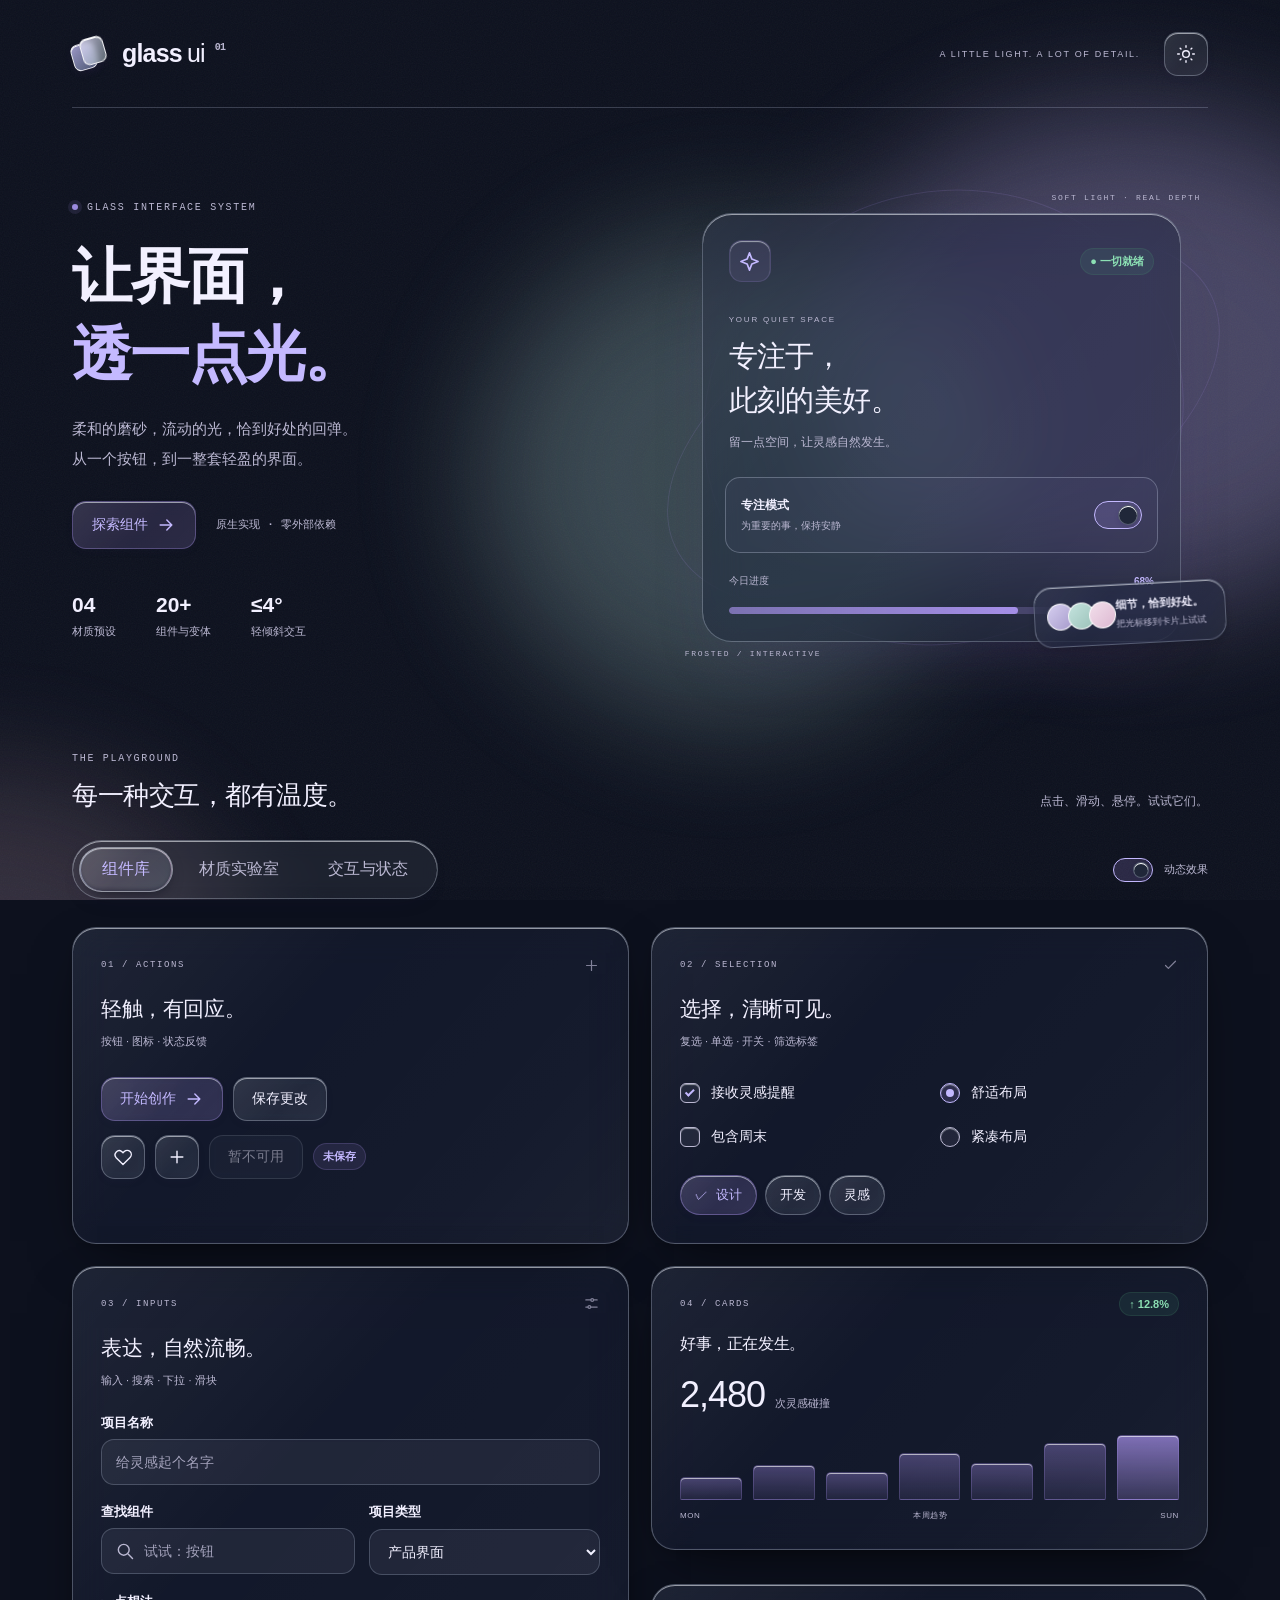
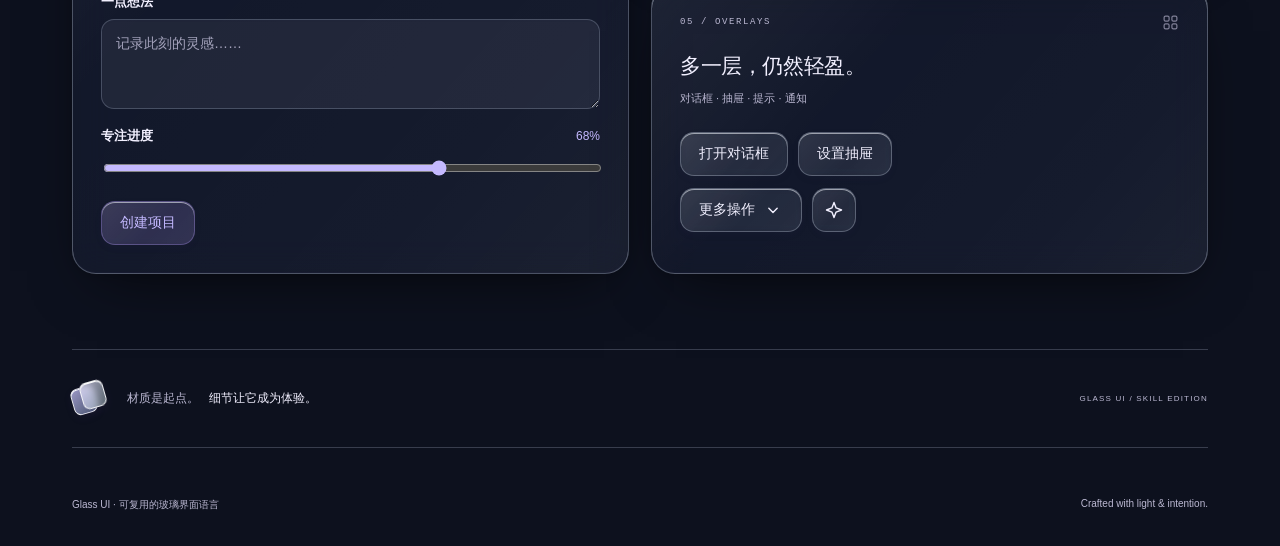
==== commit 2848b75e: "Strengthen reusable dark glass materials and bilingual skill guidance" ====
--- a/assets/demo/index.html
+++ b/assets/demo/index.html
@@ -1,119 +1,128 @@
-<!doctype html>
-<html lang="zh-CN" data-theme="light" data-material="frosted">
-<head>
-  <meta charset="utf-8">
-  <meta name="viewport" content="width=device-width,initial-scale=1">
-  <meta name="color-scheme" content="light dark">
-  <meta name="description" content="Glass UI：可交互的磨砂、液态与染色玻璃组件样板。">
-  <title>Glass UI · 让界面透一点光</title>
-  <link rel="icon" href="data:image/svg+xml,%3Csvg xmlns='http://www.w3.org/2000/svg' viewBox='0 0 40 40'%3E%3Crect x='6' y='6' width='28' height='28' rx='9' fill='%23887be0'/%3E%3Cpath d='M13 21h14M20 14v14' stroke='white' stroke-width='2'/%3E%3C/svg%3E">
-  <link rel="stylesheet" href="glass.css">
-  <link rel="stylesheet" href="demo.css">
-  <script src="lens-map.js" defer></script>
-  <script src="glass.js" defer></script>
-  <script src="demo.js" defer></script>
-</head>
-<body>
-  <svg class="icon-sprite" aria-hidden="true" xmlns="http://www.w3.org/2000/svg">
-    <symbol id="i-arrow" viewBox="0 0 24 24"><path d="M5 12h14m-6-6 6 6-6 6"/></symbol>
-    <symbol id="i-spark" viewBox="0 0 24 24"><path d="m12 3 2.5 6.5L21 12l-6.5 2.5L12 21l-2.5-6.5L3 12l6.5-2.5Z"/></symbol>
-    <symbol id="i-sun" viewBox="0 0 24 24"><circle cx="12" cy="12" r="4"/><path d="M12 2v2m0 16v2M2 12h2m16 0h2M5 5l1 1m12 12 1 1M5 19l1-1M18 6l1-1"/></symbol>
-    <symbol id="i-moon" viewBox="0 0 24 24"><path d="M20 14.5A8.5 8.5 0 0 1 9.5 4 8.5 8.5 0 1 0 20 14.5Z"/></symbol>
-    <symbol id="i-search" viewBox="0 0 24 24"><circle cx="10.5" cy="10.5" r="6.5"/><path d="m16 16 5 5"/></symbol>
-    <symbol id="i-heart" viewBox="0 0 24 24"><path d="M20.5 5.5a5 5 0 0 0-7 0L12 7l-1.5-1.5a5 5 0 0 0-7 7L12 21l8.5-8.5a5 5 0 0 0 0-7Z"/></symbol>
-    <symbol id="i-plus" viewBox="0 0 24 24"><path d="M5 12h14M12 5v14"/></symbol>
-    <symbol id="i-check" viewBox="0 0 24 24"><path d="m5 12 4 4L19 6"/></symbol>
-    <symbol id="i-sliders" viewBox="0 0 24 24"><path d="M4 7h7m4 0h5M4 17h3m4 0h9"/><circle cx="13" cy="7" r="2"/><circle cx="9" cy="17" r="2"/></symbol>
-    <symbol id="i-grid" viewBox="0 0 24 24"><rect x="3" y="3" width="7" height="7" rx="2"/><rect x="14" y="3" width="7" height="7" rx="2"/><rect x="3" y="14" width="7" height="7" rx="2"/><rect x="14" y="14" width="7" height="7" rx="2"/></symbol>
-    <symbol id="i-chevron" viewBox="0 0 24 24"><path d="m7 10 5 5 5-5"/></symbol>
-    <symbol id="i-close" viewBox="0 0 24 24"><path d="m6 6 12 12M18 6 6 18"/></symbol>
-  </svg>
-  <div class="ambient" aria-hidden="true"><i></i><i></i><i></i></div>
-  <a class="skip-link g-button" href="#showcase">跳到组件展示</a>
-  <div class="page-shell">
-    <header class="site-header">
-      <a href="#top" class="wordmark" aria-label="Glass UI 首页"><span class="brand-mark" aria-hidden="true"><i></i><i></i></span>glass<span class="wordmark-light">ui</span><span class="version">01</span></a>
-      <div class="header-right"><span class="header-note">A LITTLE LIGHT. A LOT OF DETAIL.</span><button class="g-icon-button" id="theme-toggle" type="button" aria-label="切换深色主题" aria-pressed="false"><svg class="g-icon"><use href="#i-moon"/></svg></button></div>
-    </header>
-    <main id="top">
-      <section class="hero" aria-labelledby="hero-title">
-        <div class="hero-copy">
-          <span class="eyebrow"><i></i> GLASS INTERFACE SYSTEM</span>
-          <h1 id="hero-title">让界面，<br><span>透一点光。</span></h1>
-          <p class="hero-description">柔和的磨砂，流动的光，恰到好处的回弹。<br>从一个按钮，到一整套轻盈的界面。</p>
-          <div class="hero-actions"><a href="#showcase" class="g-button g-button--primary">探索组件 <svg class="g-icon"><use href="#i-arrow"/></svg></a><span class="hero-meta">原生实现 <b>·</b> 零外部依赖</span></div>
-          <div class="hero-stats"><div><strong>04</strong><span>材质预设</span></div><div><strong>20+</strong><span>组件与变体</span></div><div><strong>≤4°</strong><span>轻倾斜交互</span></div></div>
-        </div>
-        <div class="hero-preview" aria-label="玻璃卡片交互预览">
-          <div class="orbit orbit-one" aria-hidden="true"></div><div class="orbit orbit-two" aria-hidden="true"></div>
-          <span class="floating-note note-top">SOFT LIGHT · REAL DEPTH</span>
-          <div data-glass-card id="hero-card">
-            <article class="glass focus-card" data-glass-face>
-              <span class="glass__light" aria-hidden="true"></span><span class="glass__edge" aria-hidden="true"></span>
-              <div class="glass__content">
-                <div class="row between"><span class="app-icon"><svg class="g-icon"><use href="#i-spark"/></svg></span><span class="g-badge g-badge--success">● 一切就绪</span></div>
-                <div class="focus-copy"><span class="tiny-label">YOUR QUIET SPACE</span><h2>专注于，<br>此刻的美好。</h2><p>留一点空间，让灵感自然发生。</p></div>
-                <div class="focus-setting"><div><strong>专注模式</strong><span>为重要的事，保持安静</span></div><label class="g-option"><input class="g-switch" id="focus-switch" type="checkbox" role="switch" checked aria-label="专注模式"></label></div>
-                <div class="focus-progress"><div class="row between"><span>今日进度</span><strong id="focus-value">68%</strong></div><progress class="g-progress" id="focus-progress" value="68" max="100" aria-label="今日进度">68%</progress></div>
-              </div>
-            </article>
-          </div>
-          <div class="glass floating-tile"><div class="stacked-circles" aria-hidden="true"><i></i><i></i><i></i></div><div><strong>细节，恰到好处。</strong><span>把光标移到卡片上试试</span></div></div>
-          <span class="floating-note note-bottom">FROSTED / INTERACTIVE</span>
-        </div>
-      </section>
-      <section class="showcase" id="showcase" aria-labelledby="showcase-title">
-        <div class="section-heading"><div><span class="eyebrow">THE PLAYGROUND</span><h2 id="showcase-title">每一种交互，都有温度。</h2></div><p>点击、滑动、悬停。试试它们。</p></div>
-        <div class="showcase-toolbar">
-          <div class="g-segment" data-glass-tabs role="tablist" aria-label="展示分类" id="main-tabs">
-            <span class="g-segment__pill" data-glass-pill aria-hidden="true"></span>
-            <button type="button" role="tab" id="tab-components" aria-controls="panel-components" aria-selected="true">组件库</button>
-            <button type="button" role="tab" id="tab-materials" aria-controls="panel-materials" aria-selected="false" tabindex="-1">材质实验室</button>
-            <button type="button" role="tab" id="tab-motion" aria-controls="panel-motion" aria-selected="false" tabindex="-1">交互与状态</button>
-          </div>
-          <label class="motion-control g-option"><input class="g-switch" type="checkbox" id="motion-toggle" checked role="switch"><span>动态效果</span></label>
-        </div>
-        <div role="tabpanel" id="panel-components" aria-labelledby="tab-components" tabindex="0">
-          <div class="component-grid">
-            <section class="glass specimen" aria-labelledby="buttons-title"><div class="specimen-top"><span>01 / ACTIONS</span><svg class="g-icon"><use href="#i-plus"/></svg></div><h3 id="buttons-title">轻触，有回应。</h3><p>按钮 · 图标 · 状态反馈</p>
-              <div class="sample-stack"><div class="row wrap"><button class="g-button g-button--primary" type="button" data-toast="新的灵感已收藏。">开始创作 <svg class="g-icon"><use href="#i-arrow"/></svg></button><button class="g-button" type="button" id="save-button">保存更改</button></div>
-              <div class="row wrap"><button class="g-icon-button" id="favorite-button" type="button" aria-label="收藏此组件" aria-pressed="false"><svg class="g-icon"><use href="#i-heart"/></svg></button><button class="g-icon-button" type="button" data-toast="已添加一个新项目。" aria-label="添加项目"><svg class="g-icon"><use href="#i-plus"/></svg></button><button class="g-button" type="button" disabled>暂不可用</button><span class="g-badge" id="saved-state">未保存</span></div></div>
-            </section>
-            <section class="glass specimen" aria-labelledby="options-title"><div class="specimen-top"><span>02 / SELECTION</span><svg class="g-icon"><use href="#i-check"/></svg></div><h3 id="options-title">选择，清晰可见。</h3><p>复选 · 单选 · 开关 · 筛选标签</p>
-              <div class="options-grid"><div><label class="g-option"><input id="notify-check" type="checkbox" checked>接收灵感提醒</label><label class="g-option"><input type="checkbox">包含周末</label></div><fieldset class="reset-fieldset"><legend class="sr-only">卡片密度</legend><label class="g-option"><input type="radio" name="density" value="comfortable" checked>舒适布局</label><label class="g-option"><input type="radio" name="density" value="compact">紧凑布局</label></fieldset></div>
-              <fieldset class="reset-fieldset"><legend class="sr-only">展示内容筛选</legend><div class="g-choice-row"><label class="g-chip"><input class="sr-only" type="checkbox" checked>设计</label><label class="g-chip"><input class="sr-only" type="checkbox">开发</label><label class="g-chip"><input class="sr-only" type="checkbox">灵感</label></div></fieldset>
-            </section>
-            <section class="glass specimen form-specimen" aria-labelledby="form-title"><div class="specimen-top"><span>03 / INPUTS</span><svg class="g-icon"><use href="#i-sliders"/></svg></div><h3 id="form-title">表达，自然流畅。</h3><p>输入 · 搜索 · 下拉 · 滑块</p>
-              <form id="demo-form" novalidate><div class="g-field"><label for="name-input">项目名称</label><input class="g-input" id="name-input" name="project" autocomplete="off" placeholder="给灵感起个名字" required aria-describedby="name-error"><p class="g-error" id="name-error"></p></div>
-                <div class="two-fields"><div class="g-field"><label for="search-input">查找组件</label><div class="g-search"><svg class="g-icon"><use href="#i-search"/></svg><input class="g-input" id="search-input" type="search" placeholder="试试：按钮"></div></div><div class="g-field"><label for="project-type">项目类型</label><select class="g-select" id="project-type" name="type"><option>产品界面</option><option>个人主页</option><option>移动应用</option></select></div></div>
-                <div class="g-field"><label for="notes-input">一点想法</label><textarea class="g-textarea" id="notes-input" name="notes" placeholder="记录此刻的灵感……"></textarea></div>
-                <div class="g-field"><div class="row between"><label class="g-label" for="progress-range">专注进度</label><output for="progress-range" id="range-value">68%</output></div><input class="g-range" id="progress-range" type="range" min="0" max="100" value="68"></div>
-                <div class="row between"><button class="g-button g-button--primary" type="submit">创建项目</button><output id="form-result" class="g-hint" aria-live="polite"></output></div>
-              </form>
-            </section>
-            <div class="card-column">
-              <div data-glass-card id="stat-card"><section class="glass specimen metric-card" data-glass-face aria-labelledby="card-title"><span class="glass__light" aria-hidden="true"></span><span class="glass__edge" aria-hidden="true"></span><div class="glass__content"><div class="specimen-top"><span>04 / CARDS</span><span class="g-badge g-badge--success">↑ 12.8%</span></div><h3 id="card-title">好事，正在发生。</h3><div class="metric"><strong>2,480</strong><span>次灵感碰撞</span></div><div class="bar-chart" aria-label="最近七天的灵感趋势"><i style="--bar:35%"></i><i style="--bar:53%"></i><i style="--bar:43%"></i><i style="--bar:72%"></i><i style="--bar:57%"></i><i style="--bar:87%"></i><i style="--bar:100%"></i></div><div class="row between chart-caption"><span>MON</span><span>本周趋势</span><span>SUN</span></div></div></section></div>
-              <section class="glass specimen overlay-specimen" aria-labelledby="overlay-title"><div class="specimen-top"><span>05 / OVERLAYS</span><svg class="g-icon"><use href="#i-grid"/></svg></div><h3 id="overlay-title">多一层，仍然轻盈。</h3><p>对话框 · 抽屉 · 提示 · 通知</p><div class="row wrap"><button class="g-button" type="button" data-dialog="preview-dialog">打开对话框</button><button class="g-button" type="button" data-dialog="settings-drawer">设置抽屉</button></div><div class="row wrap overlay-bottom"><details class="g-menu" id="action-menu"><summary class="g-button">更多操作 <svg class="g-icon"><use href="#i-chevron"/></svg></summary><div class="glass g-menu__content"><button type="button" data-toast="已复制组件配置。">复制配置</button><button type="button" data-toast="已创建本地组件副本。">创建副本</button><button type="button" data-toast="组件已重置为初始样式。" id="reset-style">重置样式</button></div></details><span class="g-tooltip-wrap"><button class="g-icon-button" type="button" aria-label="显示使用提示" aria-describedby="tip-content"><svg class="g-icon"><use href="#i-spark"/></svg></button><span class="glass g-tooltip" id="tip-content" role="tooltip">柔和的高光，来自光标的位置。</span></span></div></section>
-            </div>
-          </div>
-          <div class="search-results glass" id="search-results" hidden role="status" aria-live="polite"></div>
-        </div>
-        <div role="tabpanel" id="panel-materials" aria-labelledby="tab-materials" tabindex="0" hidden>
-          <div class="materials-grid"><section class="glass specimen"><div class="specimen-top"><span>THE MATERIAL PALETTE</span><svg class="g-icon"><use href="#i-spark"/></svg></div><h3>同一束光，四种质感。</h3><p>选择预设，整页组件同步变化。</p><fieldset class="reset-fieldset material-options"><legend class="sr-only">选择玻璃材质</legend><label><input type="radio" name="material" value="frosted" checked><span class="material-swatch swatch-frost"></span><strong>磨砂</strong><small>安静、柔和、适合内容</small></label><label><input type="radio" name="material" value="clear"><span class="material-swatch swatch-clear"></span><strong>清透</strong><small>轻盈、通透、边缘更鲜明</small></label><label><input type="radio" name="material" value="tinted"><span class="material-swatch swatch-tint"></span><strong>染色</strong><small>淡紫色调，统一品牌感</small></label><label><input type="radio" name="material" value="prism"><span class="material-swatch swatch-prism"></span><strong>棱镜</strong><small>窄幅彩边，点到为止</small></label></fieldset>
-            <div class="g-field"><div class="row between"><label for="blur-range" class="g-label">背景模糊</label><output id="blur-value" for="blur-range">18px</output></div><input class="g-range" id="blur-range" type="range" min="0" max="32" value="18"></div><div class="g-field"><div class="row between"><label for="glow-range" class="g-label">追光强度</label><output id="glow-value" for="glow-range">13%</output></div><input class="g-range" id="glow-range" type="range" min="0" max="30" value="13"></div>
-          </section><section class="glass specimen lens-specimen"><div class="specimen-top"><span>EDGE REFRACTION</span><span class="g-badge">可选增强</span></div><h3>看见，玻璃的边缘。</h3><p>打开开关，对比网格和文字在弧形边缘的弯曲。</p><div class="lens-experiment" id="lens-experiment"><img src="grid.svg" alt="用于对比折射的网格与文字背景" width="700" height="240"><div class="lens-window" aria-hidden="true"><svg viewBox="0 0 300 150" preserveAspectRatio="none"><image id="lens-image" href="grid.svg" x="-200" y="-45" width="700" height="240"/></svg></div></div><label class="g-option row between"><span>SVG 边缘折射</span><input id="refraction-toggle" class="g-switch" type="checkbox" role="switch"></label><p class="g-hint" id="lens-status" role="status">增强已关闭。上方为已知 SVG 背景的对照实验。</p><p class="technical-note">该开关也启用导航胶囊的背景位移。不同浏览器对网页背景折射的支持不同；实验图有变化，不代表任意网页背景都能同样折射。</p></section></div>
-        </div>
-        <div role="tabpanel" id="panel-motion" aria-labelledby="tab-motion" tabindex="0" hidden>
-          <div class="motion-grid"><section class="glass specimen"><div class="specimen-top"><span>LIQUID SELECTION</span><span class="g-badge">点击 / 键盘</span></div><h3>从这里，轻轻到那里。</h3><p>连续切换，观察前缘伸展与到位回弹。</p><div class="navigation-demo"><div class="g-segment navigation-segment" data-glass-tabs role="tablist" aria-label="导航交互演示" id="demo-tabs"><span class="g-segment__pill" data-glass-pill aria-hidden="true"></span><button type="button" role="tab" id="demo-home" aria-controls="demo-home-panel" aria-selected="true"><svg class="g-icon"><use href="#i-grid"/></svg>功能</button><button type="button" role="tab" id="demo-settings" aria-controls="demo-settings-panel" aria-selected="false" tabindex="-1"><svg class="g-icon"><use href="#i-sliders"/></svg>高级设置</button><button type="button" role="tab" id="demo-mine" aria-controls="demo-mine-panel" aria-selected="false" tabindex="-1"><svg class="g-icon"><use href="#i-heart"/></svg>我的</button></div></div><div class="demo-panel" role="tabpanel" id="demo-home-panel" aria-labelledby="demo-home">所有功能，井然有序。<span>同一个胶囊在不同宽度的选项间移动。</span></div><div class="demo-panel" role="tabpanel" id="demo-settings-panel" aria-labelledby="demo-settings" hidden>精细调节，刚刚好。<span>动画途中再次点击，会从当前位置继续。</span></div><div class="demo-panel" role="tabpanel" id="demo-mine-panel" aria-labelledby="demo-mine" hidden>留给自己的小空间。<span>方向键、Home 和 End 也可以切换。</span></div></section>
-          <section class="glass specimen"><div class="specimen-top"><span>EVERY STATE MATTERS</span><svg class="g-icon"><use href="#i-check"/></svg></div><h3>好看，也好用。</h3><p>聚焦、错误、加载与禁用都有明确反馈。</p><ul class="state-list"><li><span class="state-dot"></span><div><strong>键盘可达</strong><p>Tab 聚焦，Space 操作，焦点环始终可见。</p></div></li><li><span class="state-dot"></span><div><strong>尊重动态偏好</strong><p id="motion-status">动态效果已开启。系统减少动态偏好同样生效。</p></div></li><li><span class="state-dot"></span><div><strong>基础效果独立可用</strong><p>没有背景模糊时，以实色表面维持层次。</p></div></li></ul><label class="g-option"><input class="g-switch" id="fallback-toggle" type="checkbox" role="switch">模拟无模糊降级</label><button class="g-button" type="button" data-toast="这是一条玻璃通知。状态已清晰传达。">试一条通知 <svg class="g-icon"><use href="#i-arrow"/></svg></button></section></div>
-        </div>
-      </section>
-      <section class="closing"><span class="brand-mark" aria-hidden="true"><i></i><i></i></span><p>材质是起点。<strong>细节让它成为体验。</strong></p><span>GLASS UI / SKILL EDITION</span></section>
-    </main>
-    <footer><span>Glass UI · 可复用的玻璃界面语言</span><span>Crafted with light & intention.</span></footer>
-  </div>
-  <dialog class="glass g-dialog" id="preview-dialog" aria-labelledby="dialog-title"><span class="eyebrow">A MOMENT OF CLARITY</span><h2 id="dialog-title">给灵感一点空间。</h2><p>这是一个真正可操作的玻璃对话框。按 Esc 关闭，或通过下方按钮返回。</p><div class="g-field"><label for="dialog-note">记下一句灵感</label><input class="g-input" id="dialog-note" placeholder="此刻，你想到了什么？"></div><form method="dialog"><button class="g-button" value="cancel">返回</button><button class="g-button g-button--primary" value="save">记住这一刻</button></form></dialog>
-  <dialog class="glass g-dialog g-drawer" id="settings-drawer" aria-labelledby="drawer-title"><form method="dialog" class="drawer-close"><button class="g-icon-button" aria-label="关闭设置抽屉"><svg class="g-icon"><use href="#i-close"/></svg></button></form><span class="eyebrow">MAKE IT YOURS</span><h2 id="drawer-title">你的偏好。</h2><p>少一点打扰，多一点从容。</p><label class="g-option row between"><span>灵感提醒</span><input id="drawer-notify" class="g-switch" type="checkbox" checked role="switch"></label><label class="g-option row between"><span>深色主题</span><input id="drawer-theme" class="g-switch" type="checkbox" role="switch"></label><label class="g-option row between"><span>动态效果</span><input id="drawer-motion" class="g-switch" type="checkbox" checked role="switch"></label><div class="drawer-note"><svg class="g-icon"><use href="#i-spark"/></svg><p>这里的设置会立即应用到展示页。</p></div><form method="dialog"><button class="g-button g-button--primary">完成</button></form></dialog>
-  <div class="glass g-toast" id="toast" role="status" aria-live="polite" aria-atomic="true"></div>
-</body>
-</html>
+<!doctype html>
+<html lang="zh-CN" data-theme="dark" data-material="frosted">
+<head>
+  <meta charset="utf-8">
+  <meta name="viewport" content="width=device-width,initial-scale=1">
+  <meta name="color-scheme" content="light dark">
+  <meta name="description" content="Glass UI：可交互的磨砂、液态与染色玻璃组件样板。">
+  <title>Glass UI · 让界面透一点光</title>
+  <link rel="icon" href="data:image/svg+xml,%3Csvg xmlns='http://www.w3.org/2000/svg' viewBox='0 0 40 40'%3E%3Crect x='6' y='6' width='28' height='28' rx='9' fill='%23887be0'/%3E%3Cpath d='M13 21h14M20 14v14' stroke='white' stroke-width='2'/%3E%3C/svg%3E">
+  <link rel="stylesheet" href="glass.css">
+  <link rel="stylesheet" href="demo.css">
+  <script src="lens-map.js" defer></script>
+  <script src="glass.js" defer></script>
+  <script src="image-lens.js" defer></script>
+  <script src="demo.js" defer></script>
+</head>
+<body>
+  <svg class="icon-sprite" aria-hidden="true" xmlns="http://www.w3.org/2000/svg">
+    <symbol id="i-arrow" viewBox="0 0 24 24"><path d="M5 12h14m-6-6 6 6-6 6"/></symbol>
+    <symbol id="i-spark" viewBox="0 0 24 24"><path d="m12 3 2.5 6.5L21 12l-6.5 2.5L12 21l-2.5-6.5L3 12l6.5-2.5Z"/></symbol>
+    <symbol id="i-sun" viewBox="0 0 24 24"><circle cx="12" cy="12" r="4"/><path d="M12 2v2m0 16v2M2 12h2m16 0h2M5 5l1 1m12 12 1 1M5 19l1-1M18 6l1-1"/></symbol>
+    <symbol id="i-moon" viewBox="0 0 24 24"><path d="M20 14.5A8.5 8.5 0 0 1 9.5 4 8.5 8.5 0 1 0 20 14.5Z"/></symbol>
+    <symbol id="i-search" viewBox="0 0 24 24"><circle cx="10.5" cy="10.5" r="6.5"/><path d="m16 16 5 5"/></symbol>
+    <symbol id="i-heart" viewBox="0 0 24 24"><path d="M20.5 5.5a5 5 0 0 0-7 0L12 7l-1.5-1.5a5 5 0 0 0-7 7L12 21l8.5-8.5a5 5 0 0 0 0-7Z"/></symbol>
+    <symbol id="i-plus" viewBox="0 0 24 24"><path d="M5 12h14M12 5v14"/></symbol>
+    <symbol id="i-check" viewBox="0 0 24 24"><path d="m5 12 4 4L19 6"/></symbol>
+    <symbol id="i-sliders" viewBox="0 0 24 24"><path d="M4 7h7m4 0h5M4 17h3m4 0h9"/><circle cx="13" cy="7" r="2"/><circle cx="9" cy="17" r="2"/></symbol>
+    <symbol id="i-grid" viewBox="0 0 24 24"><rect x="3" y="3" width="7" height="7" rx="2"/><rect x="14" y="3" width="7" height="7" rx="2"/><rect x="3" y="14" width="7" height="7" rx="2"/><rect x="14" y="14" width="7" height="7" rx="2"/></symbol>
+    <symbol id="i-chevron" viewBox="0 0 24 24"><path d="m7 10 5 5 5-5"/></symbol>
+    <symbol id="i-close" viewBox="0 0 24 24"><path d="m6 6 12 12M18 6 6 18"/></symbol>
+  </svg>
+  <div class="ambient" aria-hidden="true"><i></i><i></i><i></i></div>
+  <a class="skip-link g-button" href="#showcase">跳到组件展示</a>
+  <div class="page-shell">
+    <header class="site-header">
+      <a href="#top" class="wordmark" aria-label="Glass UI 首页"><span class="brand-mark" aria-hidden="true"><i></i><i></i></span>glass<span class="wordmark-light">ui</span><span class="version">01</span></a>
+      <div class="header-right"><span class="header-note">A LITTLE LIGHT. A LOT OF DETAIL.</span><button class="g-icon-button" id="theme-toggle" type="button" aria-label="切换浅色主题" aria-pressed="true"><svg class="g-icon"><use href="#i-sun"/></svg></button></div>
+    </header>
+    <main id="top">
+      <section class="hero" aria-labelledby="hero-title">
+        <div class="hero-copy">
+          <span class="eyebrow"><i></i> GLASS INTERFACE SYSTEM</span>
+          <h1 id="hero-title">让界面，<br><span>透一点光。</span></h1>
+          <p class="hero-description">柔和的磨砂，流动的光，恰到好处的回弹。<br>从一个按钮，到一整套轻盈的界面。</p>
+          <div class="hero-actions"><a href="#showcase" class="g-button g-button--primary">探索组件 <svg class="g-icon"><use href="#i-arrow"/></svg></a><span class="hero-meta">原生实现 <b>·</b> 零外部依赖</span></div>
+          <div class="hero-stats"><div><strong>04</strong><span>材质预设</span></div><div><strong>20+</strong><span>组件与变体</span></div><div><strong>≤4°</strong><span>轻倾斜交互</span></div></div>
+        </div>
+        <div class="hero-preview" aria-label="玻璃卡片交互预览">
+          <div class="orbit orbit-one" aria-hidden="true"></div><div class="orbit orbit-two" aria-hidden="true"></div>
+          <span class="floating-note note-top">SOFT LIGHT · REAL DEPTH</span>
+          <div data-glass-card id="hero-card">
+            <article class="glass focus-card" data-glass-face>
+              <span class="glass__light" aria-hidden="true"></span><span class="glass__edge" aria-hidden="true"></span>
+              <div class="glass__content">
+                <div class="row between"><span class="app-icon"><svg class="g-icon"><use href="#i-spark"/></svg></span><span class="g-badge g-badge--success">● 一切就绪</span></div>
+                <div class="focus-copy"><span class="tiny-label">YOUR QUIET SPACE</span><h2>专注于，<br>此刻的美好。</h2><p>留一点空间，让灵感自然发生。</p></div>
+                <div class="focus-setting"><div><strong>专注模式</strong><span>为重要的事，保持安静</span></div><label class="g-option"><input class="g-switch" id="focus-switch" type="checkbox" role="switch" checked aria-label="专注模式"></label></div>
+                <div class="focus-progress"><div class="row between"><span>今日进度</span><strong id="focus-value">68%</strong></div><progress class="g-progress" id="focus-progress" value="68" max="100" aria-label="今日进度">68%</progress></div>
+              </div>
+            </article>
+          </div>
+          <div class="glass floating-tile"><div class="stacked-circles" aria-hidden="true"><i></i><i></i><i></i></div><div><strong>细节，恰到好处。</strong><span>把光标移到卡片上试试</span></div></div>
+          <span class="floating-note note-bottom">FROSTED / INTERACTIVE</span>
+        </div>
+      </section>
+      <section class="showcase" id="showcase" aria-labelledby="showcase-title">
+        <div class="section-heading"><div><span class="eyebrow">THE PLAYGROUND</span><h2 id="showcase-title">每一种交互，都有温度。</h2></div><p>点击、滑动、悬停。试试它们。</p></div>
+        <div class="showcase-toolbar">
+          <div class="g-segment" data-glass-tabs role="tablist" aria-label="展示分类" id="main-tabs">
+            <span class="g-segment__pill" data-glass-pill aria-hidden="true"></span>
+            <button type="button" role="tab" id="tab-components" aria-controls="panel-components" aria-selected="true">组件库</button>
+            <button type="button" role="tab" id="tab-materials" aria-controls="panel-materials" aria-selected="false" tabindex="-1">材质实验室</button>
+            <button type="button" role="tab" id="tab-motion" aria-controls="panel-motion" aria-selected="false" tabindex="-1">交互与状态</button>
+          </div>
+          <label class="motion-control g-option"><input class="g-switch" type="checkbox" id="motion-toggle" checked role="switch"><span>动态效果</span></label>
+        </div>
+        <div role="tabpanel" id="panel-components" aria-labelledby="tab-components" tabindex="0">
+          <div class="component-grid">
+            <section class="glass specimen" aria-labelledby="buttons-title"><div class="specimen-top"><span>01 / ACTIONS</span><svg class="g-icon"><use href="#i-plus"/></svg></div><h3 id="buttons-title">轻触，有回应。</h3><p>按钮 · 图标 · 状态反馈</p>
+              <div class="sample-stack"><div class="row wrap"><button class="g-button g-button--primary" type="button" data-toast="新的灵感已收藏。">开始创作 <svg class="g-icon"><use href="#i-arrow"/></svg></button><button class="g-button" type="button" id="save-button">保存更改</button></div>
+              <div class="row wrap"><button class="g-icon-button" id="favorite-button" type="button" aria-label="收藏此组件" aria-pressed="false"><svg class="g-icon"><use href="#i-heart"/></svg></button><button class="g-icon-button" type="button" data-toast="已添加一个新项目。" aria-label="添加项目"><svg class="g-icon"><use href="#i-plus"/></svg></button><button class="g-button" type="button" disabled>暂不可用</button><span class="g-badge" id="saved-state">未保存</span></div></div>
+            </section>
+            <section class="glass specimen" aria-labelledby="options-title"><div class="specimen-top"><span>02 / SELECTION</span><svg class="g-icon"><use href="#i-check"/></svg></div><h3 id="options-title">选择，清晰可见。</h3><p>复选 · 单选 · 开关 · 筛选标签</p>
+              <div class="options-grid"><div><label class="g-option"><input id="notify-check" type="checkbox" checked>接收灵感提醒</label><label class="g-option"><input type="checkbox">包含周末</label></div><fieldset class="reset-fieldset"><legend class="sr-only">卡片密度</legend><label class="g-option"><input type="radio" name="density" value="comfortable" checked>舒适布局</label><label class="g-option"><input type="radio" name="density" value="compact">紧凑布局</label></fieldset></div>
+              <fieldset class="reset-fieldset"><legend class="sr-only">展示内容筛选</legend><div class="g-choice-row"><label class="g-chip"><input class="sr-only" type="checkbox" checked>设计</label><label class="g-chip"><input class="sr-only" type="checkbox">开发</label><label class="g-chip"><input class="sr-only" type="checkbox">灵感</label></div></fieldset>
+            </section>
+            <section class="glass specimen form-specimen" aria-labelledby="form-title"><div class="specimen-top"><span>03 / INPUTS</span><svg class="g-icon"><use href="#i-sliders"/></svg></div><h3 id="form-title">表达，自然流畅。</h3><p>输入 · 搜索 · 下拉 · 滑块</p>
+              <form id="demo-form" novalidate><div class="g-field"><label for="name-input">项目名称</label><input class="g-input" id="name-input" name="project" autocomplete="off" placeholder="给灵感起个名字" required aria-describedby="name-error"><p class="g-error" id="name-error"></p></div>
+                <div class="two-fields"><div class="g-field"><label for="search-input">查找组件</label><div class="g-search"><svg class="g-icon"><use href="#i-search"/></svg><input class="g-input" id="search-input" type="search" placeholder="试试：按钮"></div></div><div class="g-field"><label for="project-type">项目类型</label><select class="g-select" id="project-type" name="type"><option>产品界面</option><option>个人主页</option><option>移动应用</option></select></div></div>
+                <div class="g-field"><label for="notes-input">一点想法</label><textarea class="g-textarea" id="notes-input" name="notes" placeholder="记录此刻的灵感……"></textarea></div>
+                <div class="g-field"><div class="row between"><label class="g-label" for="progress-range">专注进度</label><output for="progress-range" id="range-value">68%</output></div><input class="g-range" id="progress-range" type="range" min="0" max="100" value="68"></div>
+                <div class="row between"><button class="g-button g-button--primary" type="submit">创建项目</button><output id="form-result" class="g-hint" aria-live="polite"></output></div>
+              </form>
+            </section>
+            <div class="card-column">
+              <div data-glass-card id="stat-card"><section class="glass specimen metric-card" data-glass-face aria-labelledby="card-title"><span class="glass__light" aria-hidden="true"></span><span class="glass__edge" aria-hidden="true"></span><div class="glass__content"><div class="specimen-top"><span>04 / CARDS</span><span class="g-badge g-badge--success">↑ 12.8%</span></div><h3 id="card-title">好事，正在发生。</h3><div class="metric"><strong>2,480</strong><span>次灵感碰撞</span></div><div class="bar-chart" aria-label="最近七天的灵感趋势"><i style="--bar:35%"></i><i style="--bar:53%"></i><i style="--bar:43%"></i><i style="--bar:72%"></i><i style="--bar:57%"></i><i style="--bar:87%"></i><i style="--bar:100%"></i></div><div class="row between chart-caption"><span>MON</span><span>本周趋势</span><span>SUN</span></div></div></section></div>
+              <section class="glass specimen overlay-specimen" aria-labelledby="overlay-title"><div class="specimen-top"><span>05 / OVERLAYS</span><svg class="g-icon"><use href="#i-grid"/></svg></div><h3 id="overlay-title">多一层，仍然轻盈。</h3><p>对话框 · 抽屉 · 提示 · 通知</p><div class="row wrap"><button class="g-button" type="button" data-dialog="preview-dialog">打开对话框</button><button class="g-button" type="button" data-dialog="settings-drawer">设置抽屉</button></div><div class="row wrap overlay-bottom"><details class="g-menu" id="action-menu"><summary class="g-button">更多操作 <svg class="g-icon"><use href="#i-chevron"/></svg></summary><div class="glass g-menu__content"><button type="button" data-toast="已复制组件配置。">复制配置</button><button type="button" data-toast="已创建本地组件副本。">创建副本</button><button type="button" data-toast="组件已重置为初始样式。" id="reset-style">重置样式</button></div></details><span class="g-tooltip-wrap"><button class="g-icon-button" type="button" aria-label="显示使用提示" aria-describedby="tip-content"><svg class="g-icon"><use href="#i-spark"/></svg></button><span class="glass g-tooltip" id="tip-content" role="tooltip">柔和的高光，来自光标的位置。</span></span></div></section>
+            </div>
+          </div>
+          <div class="search-results glass" id="search-results" hidden role="status" aria-live="polite"></div>
+        </div>
+        <div role="tabpanel" id="panel-materials" aria-labelledby="tab-materials" tabindex="0" hidden>
+          <div class="materials-grid"><section class="glass specimen"><div class="specimen-top"><span>THE MATERIAL PALETTE</span><svg class="g-icon"><use href="#i-spark"/></svg></div><h3>同一束光，四种质感。</h3><p>选择预设，整页组件同步变化。</p><fieldset class="reset-fieldset material-options"><legend class="sr-only">选择玻璃材质</legend><label><input type="radio" name="material" value="frosted" checked><span class="material-swatch swatch-frost"></span><strong>磨砂</strong><small>安静、柔和、适合内容</small></label><label><input type="radio" name="material" value="clear"><span class="material-swatch swatch-clear"></span><strong>清透</strong><small>轻盈、通透、边缘更鲜明</small></label><label><input type="radio" name="material" value="tinted"><span class="material-swatch swatch-tint"></span><strong>染色</strong><small>淡紫色调，统一品牌感</small></label><label><input type="radio" name="material" value="prism"><span class="material-swatch swatch-prism"></span><strong>棱镜</strong><small>窄幅彩边，点到为止</small></label></fieldset>
+            <div class="g-field"><div class="row between"><label for="blur-range" class="g-label">背景模糊</label><output id="blur-value" for="blur-range">18px</output></div><input class="g-range" id="blur-range" type="range" min="0" max="32" value="18"></div><div class="g-field"><div class="row between"><label for="glow-range" class="g-label">追光强度</label><output id="glow-value" for="glow-range">13%</output></div><input class="g-range" id="glow-range" type="range" min="0" max="30" value="13"></div>
+          </section><section class="glass specimen lens-specimen"><div class="specimen-top"><span>EDGE REFRACTION</span><span class="g-badge">可选增强</span></div><h3>看见，玻璃的边缘。</h3><p>移动光标，或用滑块控制透镜的位置。</p>
+            <div class="lens-experiment" id="lens-experiment"><img data-glass-source src="grid.svg" alt="用于对比折射的网格与文字背景" width="700" height="240"><div class="lens-window" data-glass-lens aria-hidden="true"></div></div>
+            <div class="g-field"><div class="row between"><label for="lens-position">透镜水平位置</label><output id="lens-position-value" for="lens-position">50%</output></div><input id="lens-position" class="g-range" type="range" min="0" max="100" value="50"></div>
+            <label class="g-option row between"><span>SVG 边缘折射</span><input id="refraction-toggle" class="g-switch" type="checkbox" role="switch"></label><p class="g-hint" id="lens-status" role="status">增强已关闭。上方为已知 SVG 背景的对照实验。</p><p class="technical-note">图片透镜只处理这张已知背景。该开关也尝试开启导航胶囊的背景位移，后者需要单独确认浏览器支持。</p></section></div>
+        </div>
+        <div role="tabpanel" id="panel-motion" aria-labelledby="tab-motion" tabindex="0" hidden>
+          <div class="motion-grid"><section class="glass specimen"><div class="specimen-top"><span>LIQUID SELECTION</span><span class="g-badge">点击 / 键盘</span></div><h3>从这里，轻轻到那里。</h3><p>连续切换，观察前缘伸展与到位回弹。</p><div class="navigation-demo"><div class="g-segment navigation-segment" data-glass-tabs role="tablist" aria-label="导航交互演示" id="demo-tabs"><span class="g-segment__pill" data-glass-pill aria-hidden="true"></span><button type="button" role="tab" id="demo-home" aria-controls="demo-home-panel" aria-selected="true"><svg class="g-icon"><use href="#i-grid"/></svg>功能</button><button type="button" role="tab" id="demo-settings" aria-controls="demo-settings-panel" aria-selected="false" tabindex="-1"><svg class="g-icon"><use href="#i-sliders"/></svg>高级设置</button><button type="button" role="tab" id="demo-mine" aria-controls="demo-mine-panel" aria-selected="false" tabindex="-1"><svg class="g-icon"><use href="#i-heart"/></svg>我的</button></div></div><div class="demo-panel" role="tabpanel" id="demo-home-panel" aria-labelledby="demo-home">所有功能，井然有序。<span>同一个胶囊在不同宽度的选项间移动。</span></div><div class="demo-panel" role="tabpanel" id="demo-settings-panel" aria-labelledby="demo-settings" hidden>精细调节，刚刚好。<span>动画途中再次点击，会从当前位置继续。</span></div><div class="demo-panel" role="tabpanel" id="demo-mine-panel" aria-labelledby="demo-mine" hidden>留给自己的小空间。<span>方向键、Home 和 End 也可以切换。</span></div></section>
+          <section class="glass specimen"><div class="specimen-top"><span>EVERY STATE MATTERS</span><svg class="g-icon"><use href="#i-check"/></svg></div><h3>好看，也好用。</h3><p>聚焦、错误、加载与禁用都有明确反馈。</p><ul class="state-list"><li><span class="state-dot"></span><div><strong>键盘可达</strong><p>Tab 聚焦，Space 操作，焦点环始终可见。</p></div></li><li><span class="state-dot"></span><div><strong>尊重动态偏好</strong><p id="motion-status">动态效果已开启。系统减少动态偏好同样生效。</p></div></li><li><span class="state-dot"></span><div><strong>基础效果独立可用</strong><p>没有背景模糊时，以实色表面维持层次。</p></div></li></ul>
+            <div class="g-field"><label for="quality-select">效果质量</label><select class="g-select" id="quality-select"><option value="full">完整效果</option><option value="balanced">均衡：降低模糊，关闭折射</option><option value="static">静态：关闭动态和透明</option></select></div>
+            <label class="g-option"><input class="g-switch" id="transparency-toggle" type="checkbox" role="switch">提高可读性，使用实色表面</label>
+            <label class="g-option"><input class="g-switch" id="fallback-toggle" type="checkbox" role="switch">模拟无模糊降级</label><button class="g-button" type="button" data-toast="这是一条玻璃通知。状态已清晰传达。">试一条通知 <svg class="g-icon"><use href="#i-arrow"/></svg></button></section>
+            <section class="glass specimen"><div class="specimen-top"><span>VERTICAL SELECTION</span><span class="g-badge">方向键 / Home / End</span></div><h3>换个方向，同样自然。</h3><div class="vertical-demo"><div class="g-segment" data-glass-tabs role="tablist" aria-orientation="vertical" aria-label="纵向设置" id="vertical-tabs"><span class="g-segment__pill" data-glass-pill aria-hidden="true"></span><button type="button" role="tab" id="vertical-general" aria-controls="vertical-general-panel" aria-selected="true">通用设置</button><button type="button" role="tab" id="vertical-disabled" aria-controls="vertical-disabled-panel" aria-selected="false" tabindex="-1" disabled>暂不可用</button><button type="button" role="tab" id="vertical-appearance" aria-controls="vertical-appearance-panel" aria-selected="false" tabindex="-1">外观与主题</button></div><div><div role="tabpanel" id="vertical-general-panel" aria-labelledby="vertical-general">用上下方向键切换。<p class="g-hint">禁用项会被跳过。</p></div><div role="tabpanel" id="vertical-disabled-panel" aria-labelledby="vertical-disabled" hidden>暂不可用</div><div role="tabpanel" id="vertical-appearance-panel" aria-labelledby="vertical-appearance" hidden>保持同一套材质语言。<p class="g-hint">纵向移动也保留连续弹簧状态。</p></div></div></div></section>
+          </div>
+        </div>
+      </section>
+      <section class="closing"><span class="brand-mark" aria-hidden="true"><i></i><i></i></span><p>材质是起点。<strong>细节让它成为体验。</strong></p><span>GLASS UI / SKILL EDITION</span></section>
+    </main>
+    <footer><span>Glass UI · 可复用的玻璃界面语言</span><span>Crafted with light & intention.</span></footer>
+  </div>
+  <dialog class="glass g-dialog" id="preview-dialog" aria-labelledby="dialog-title"><span class="eyebrow">A MOMENT OF CLARITY</span><h2 id="dialog-title">给灵感一点空间。</h2><p>这是一个真正可操作的玻璃对话框。按 Esc 关闭，或通过下方按钮返回。</p><div class="g-field"><label for="dialog-note">记下一句灵感</label><input class="g-input" id="dialog-note" placeholder="此刻，你想到了什么？"></div><form method="dialog"><button class="g-button" value="cancel">返回</button><button class="g-button g-button--primary" value="save">记住这一刻</button></form></dialog>
+  <dialog class="glass g-dialog g-drawer" id="settings-drawer" aria-labelledby="drawer-title"><form method="dialog" class="drawer-close"><button class="g-icon-button" aria-label="关闭设置抽屉"><svg class="g-icon"><use href="#i-close"/></svg></button></form><span class="eyebrow">MAKE IT YOURS</span><h2 id="drawer-title">你的偏好。</h2><p>少一点打扰，多一点从容。</p><label class="g-option row between"><span>灵感提醒</span><input id="drawer-notify" class="g-switch" type="checkbox" checked role="switch"></label><label class="g-option row between"><span>深色主题</span><input id="drawer-theme" class="g-switch" type="checkbox" checked role="switch"></label><label class="g-option row between"><span>动态效果</span><input id="drawer-motion" class="g-switch" type="checkbox" checked role="switch"></label><div class="drawer-note"><svg class="g-icon"><use href="#i-spark"/></svg><p>这里的设置会立即应用到展示页。</p></div><form method="dialog"><button class="g-button g-button--primary">完成</button></form></dialog>
+  <div class="glass g-toast" id="toast" role="status" aria-live="polite" aria-atomic="true"></div>
+</body>
+</html>
--- a/assets/demo/glass.css
+++ b/assets/demo/glass.css
@@ -1,252 +1,303 @@
-/* Glass UI: reusable, framework-independent foundation. */
-:root {
-  color-scheme: light;
-  --g-ink: #202439;
-  --g-muted: #62677b;
-  --g-accent: #5147c5;
-  --g-accent-rgb: 93, 80, 211;
-  --g-bg: #f1f1f8;
-  --g-surface: rgba(255, 255, 255, .52);
-  --g-solid: #f8f8fc;
-  --g-subtle: rgba(255, 255, 255, .33);
-  --g-border: rgba(255, 255, 255, .86);
-  --g-outline: rgba(76, 70, 108, .2);
-  --g-highlight: rgba(255, 255, 255, .96);
-  --g-shadow: 0 16px 48px -24px rgba(45, 33, 90, .28), 0 2px 8px rgba(45, 33, 90, .035);
-  --g-blur: 18px;
-  --g-radius: 24px;
-  --g-glow: .13;
-  --g-focus: #5d4adb;
-  --g-error: #a82d4c;
-  --g-success: #22614b;
-  --g-speed: 180ms;
-}
-:root[data-theme="dark"] {
-  color-scheme: dark;
-  --g-ink: #f2f0ff;
-  --g-muted: #bbb8d2;
-  --g-accent: #c4b9ff;
-  --g-accent-rgb: 183, 157, 255;
-  --g-bg: #151526;
-  --g-surface: rgba(37, 36, 60, .64);
-  --g-solid: #29283e;
-  --g-subtle: rgba(255, 255, 255, .055);
-  --g-border: rgba(235, 226, 255, .24);
-  --g-outline: rgba(222, 214, 255, .22);
-  --g-highlight: rgba(255, 255, 255, .45);
-  --g-shadow: 0 18px 50px -20px rgba(0, 0, 0, .6), 0 2px 10px rgba(0, 0, 0, .12);
-  --g-focus: #d0baff;
-  --g-error: #ff9db4;
-  --g-success: #8ce0b4;
-}
-[data-material="clear"] { --g-surface: rgba(255, 255, 255, .23); --g-blur: 6px; }
-[data-theme="dark"][data-material="clear"] { --g-surface: rgba(36, 34, 59, .35); }
-[data-material="tinted"] { --g-surface: rgba(179, 169, 241, .26); --g-blur: 16px; }
-[data-theme="dark"][data-material="tinted"] { --g-surface: rgba(105, 85, 164, .28); }
-[data-material="prism"] { --g-surface: rgba(255, 255, 255, .28); --g-blur: 9px; }
-[data-theme="dark"][data-material="prism"] { --g-surface: rgba(43, 38, 66, .4); }
-*, *::before, *::after { box-sizing: border-box; }
-[hidden] { display: none !important; }
-button, input, select, textarea { font: inherit; }
-button, a, input, select, textarea, summary { -webkit-tap-highlight-color: transparent; }
-button { color: inherit; }
-:where(button, a, input, select, textarea, summary, [tabindex]):focus-visible {
-  outline: 2px solid var(--g-focus); outline-offset: 4px;
-}
-.sr-only {
-  position: absolute; width: 1px; height: 1px; padding: 0; margin: -1px;
-  overflow: hidden; clip-path: inset(50%); white-space: nowrap; border: 0;
-}
-.glass {
-  position: relative; border-radius: var(--g-radius);
-  background: var(--g-surface); border: 1px solid var(--g-border);
-  -webkit-backdrop-filter: blur(var(--g-blur)) saturate(1.3);
-  backdrop-filter: blur(var(--g-blur)) saturate(1.3);
-  box-shadow: var(--g-shadow), inset 0 1px 0 var(--g-highlight), inset 0 -1px 0 rgba(100, 80, 160, .05);
-}
-.glass__content { position: relative; z-index: 2; }
-[data-glass-card] { perspective: 1100px; min-width: 0; }
-[data-glass-face] {
-  transform: rotateX(var(--g-rx, 0deg)) rotateY(var(--g-ry, 0deg));
-  transform-origin: center; overflow: hidden;
-}
-.glass__light, .glass__edge { position: absolute; inset: 0; border-radius: inherit; pointer-events: none; }
-.glass__light {
-  z-index: 1; opacity: var(--g-lit, 0);
-  background: radial-gradient(160px circle at var(--g-mx, 50%) var(--g-my, 50%), rgba(255,255,255,var(--g-glow)), transparent 100%);
-}
-.glass__edge { z-index: 3; opacity: var(--g-lit, 0); padding: 1px; }
-@supports (mask-composite: exclude) or (-webkit-mask-composite: xor) {
-  .glass__edge {
-    background: radial-gradient(135px circle at var(--g-mx, 50%) var(--g-my, 50%), rgba(255,255,255,.98), rgba(174,149,255,.5) 45%, transparent 100%);
-    -webkit-mask: linear-gradient(#fff 0 0) content-box, linear-gradient(#fff 0 0);
-    -webkit-mask-composite: xor;
-    mask: linear-gradient(#fff 0 0) content-box, linear-gradient(#fff 0 0);
-    mask-composite: exclude;
-  }
-}
-[data-material="prism"] .glass { border-color: rgba(197, 191, 245, .62); }
-[data-material="prism"] .glass::after {
-  content: ""; position: absolute; inset: 0; border-radius: inherit; padding: 1px; pointer-events: none;
-  background: linear-gradient(140deg, #ffffffd9, #98dfff99 26%, #f3aada80 48%, transparent 60%, #bc9dff88 83%, #ffffffcc);
-  -webkit-mask: linear-gradient(#fff 0 0) content-box, linear-gradient(#fff 0 0);
-  -webkit-mask-composite: xor;
-  mask: linear-gradient(#fff 0 0) content-box, linear-gradient(#fff 0 0);
-  mask-composite: exclude;
-}
-.g-button, .g-icon-button, .g-chip {
-  position: relative;
-  display: inline-flex; justify-content: center; align-items: center; gap: 8px;
-  min-height: 44px; padding: 10px 18px; border-radius: 14px;
-  border: 1px solid var(--g-border); background: var(--g-subtle); color: var(--g-ink);
-  box-shadow: inset 0 1px 0 var(--g-highlight), 0 3px 8px rgba(65,45,110,.045);
-  -webkit-backdrop-filter: blur(8px); backdrop-filter: blur(8px);
-  text-decoration: none; font-size: 14px; font-weight: 580; cursor: pointer;
-  white-space: nowrap; flex-shrink: 0;
-  transition: background var(--g-speed), box-shadow var(--g-speed), transform var(--g-speed);
-}
-.g-button:hover, .g-icon-button:hover, .g-chip:hover { background: rgba(var(--g-accent-rgb), .12); box-shadow: inset 0 1px 0 var(--g-highlight), 0 4px 15px rgba(var(--g-accent-rgb),.12); }
-.g-button:active, .g-icon-button:active, .g-chip:active { transform: scale(.98); }
-.g-button--primary { background: rgba(var(--g-accent-rgb),.15); color: var(--g-accent); border-color: rgba(var(--g-accent-rgb),.3); }
-.g-button--danger { color: var(--g-error); background: rgba(211,72,112,.09); }
-.g-icon-button { width: 44px; padding: 10px; flex-shrink: 0; }
-.g-icon { width: 20px; height: 20px; stroke: currentColor; stroke-width: 1.7; fill: none; stroke-linecap: round; stroke-linejoin: round; flex-shrink: 0; }
-.g-button:disabled, .g-icon-button:disabled { opacity: .46; cursor: not-allowed; transform: none; box-shadow: none; }
-.g-button[aria-busy="true"] { cursor: wait; opacity: .8; }
-.g-button[aria-busy="true"]::before, .g-spinner { content: ""; width: 15px; height: 15px; border: 2px solid currentColor; border-right-color: transparent; border-radius: 50%; animation: g-spin .8s linear infinite; }
-.g-button[aria-busy="true"]::before { position: absolute; left: 5px; width: 10px; height: 10px; }
-@keyframes g-spin { to { transform: rotate(360deg); } }
-.g-segment {
-  display: flex; position: relative; isolation: isolate; gap: 3px; padding: 6px;
-  width: fit-content; max-width: 100%; border-radius: 999px; overflow: hidden;
-  background: var(--g-subtle); border: 1px solid var(--g-border);
-  box-shadow: inset 0 1px 0 var(--g-highlight), 0 8px 28px -17px rgba(35,25,75,.24);
-  -webkit-backdrop-filter: blur(var(--g-blur)); backdrop-filter: blur(var(--g-blur));
-}
-.g-segment [role="tab"] {
-  z-index: 2; position: relative; flex: 0 0 auto; border: 0; background: none; cursor: pointer;
-  min-height: 44px; padding: 12px 23px; border-radius: 999px; color: var(--g-muted); font-weight: 580;
-  white-space: nowrap; transition: color var(--g-speed);
-}
-.g-segment [role="tab"][aria-selected="true"] { color: var(--g-accent); }
-.g-segment [role="tab"]:focus-visible { outline-offset: -4px; }
-.g-segment__pill {
-  pointer-events: none; position: absolute; z-index: 1; left: 0; top: 6px; height: calc(100% - 12px);
-  width: var(--g-pill-w, 0px); transform: translateX(var(--g-pill-x, 6px)) scaleY(var(--g-pill-y, 1));
-  border-radius: 999px; overflow: hidden; background: var(--g-surface);
-  border: 1px solid var(--g-highlight);
-  box-shadow: inset 0 1px 1px var(--g-highlight), inset 0 -2px 3px rgba(var(--g-accent-rgb),.07), 0 4px 14px -6px rgba(36,25,70,.24);
-  -webkit-backdrop-filter: blur(5px) saturate(1.35); backdrop-filter: blur(5px) saturate(1.35);
-}
-.g-segment__pill::after { content:""; position:absolute; inset:0; border-radius:inherit; box-shadow: inset 1px 0 0 rgba(202,216,255,.45), inset -1px 0 0 rgba(242,195,238,.4); }
-[data-refraction="true"] .g-segment__pill {
-  -webkit-backdrop-filter: var(--g-lens-filter, blur(5px)) blur(3px) saturate(1.3);
-  backdrop-filter: var(--g-lens-filter, blur(5px)) blur(3px) saturate(1.3);
-}
-.g-field { display: grid; gap: 8px; font-size: 14px; }
-.g-field > label, .g-label { font-size: 13px; font-weight: 600; }
-.g-input, .g-select, .g-textarea {
-  display: block; width: 100%; min-height: 46px; padding: 12px 14px;
-  background: var(--g-subtle); color: var(--g-ink); border: 1px solid var(--g-outline); border-radius: 13px;
-  box-shadow: inset 0 1px 2px rgba(45,35,85,.035); transition: border-color var(--g-speed), background var(--g-speed);
-}
-.g-input::placeholder, .g-textarea::placeholder { color: var(--g-muted); opacity: .85; }
-.g-input:focus, .g-select:focus, .g-textarea:focus { border-color: var(--g-accent); background: rgba(var(--g-accent-rgb),.04); }
-.g-input[aria-invalid="true"] { border-color: var(--g-error); }
-.g-select option { color: var(--g-ink); background: var(--g-solid); }
-.g-textarea { min-height: 90px; resize: vertical; line-height: 1.6; }
-.g-hint { color: var(--g-muted); font-size: 12px; margin: 0; line-height: 1.6; min-width: 0; overflow-wrap: anywhere; }
-.g-error { color: var(--g-error); font-size: 12px; min-height: 20px; margin: 0; }
-.g-search { position: relative; }
-.g-search .g-icon { position: absolute; left: 14px; top: 13px; color: var(--g-muted); pointer-events: none; }
-.g-search input { padding-left: 42px; }
-.g-option { display: flex; align-items: center; gap: 11px; font-size: 14px; min-height: 44px; cursor: pointer; }
-.g-option input[type="checkbox"]:not([role="switch"]), .g-option input[type="radio"] {
-  appearance: none; -webkit-appearance: none; width: 20px; height: 20px; flex-shrink: 0; margin: 0;
-  border: 1px solid var(--g-muted); background: var(--g-subtle); border-radius: 6px;
-  box-shadow: inset 0 1px 1px var(--g-highlight); display: grid; place-items: center; cursor: pointer;
-}
-.g-option input[type="radio"] { border-radius: 50%; }
-.g-option input:checked { background: rgba(var(--g-accent-rgb),.17); border-color: var(--g-accent); }
-.g-option input[type="checkbox"]:not([role="switch"]):checked::before {
-  content: ""; width: 9px; height: 5px; border-left: 2px solid var(--g-accent); border-bottom: 2px solid var(--g-accent); transform: rotate(-45deg) translateY(-1px);
-}
-.g-option input[type="radio"]:checked::before { content: ""; width: 8px; height: 8px; border-radius: 50%; background: var(--g-accent); }
-.g-option:has(input:disabled) { opacity: .5; cursor: not-allowed; }
-.g-option input:disabled { cursor: not-allowed; }
-.g-switch {
-  appearance: none; -webkit-appearance: none; position: relative; margin: 0; flex-shrink: 0;
-  width: 48px; height: 28px; border-radius: 999px; border: 1px solid var(--g-outline);
-  background: rgba(var(--g-accent-rgb),.07); cursor: pointer; transition: background 220ms;
-}
-.g-switch::before {
-  content: ""; position: absolute; top: 3px; left: 3px; width: 20px; height: 20px; border-radius: 50%;
-  background: var(--g-solid); border: 1px solid var(--g-border); box-shadow: 0 2px 4px rgba(45,30,85,.22), inset 0 1px 0 #fff;
-  transition: transform 300ms cubic-bezier(.2,1.45,.4,1);
-}
-.g-switch:checked { background: rgba(var(--g-accent-rgb),.55); border-color: rgba(var(--g-accent-rgb),.45); }
-.g-switch:checked::before { transform: translateX(20px); }
-.g-range { width: 100%; accent-color: var(--g-accent); height: 26px; cursor: pointer; }
-.g-choice-row { display: flex; gap: 8px; flex-wrap: wrap; }
-.g-chip { min-height: 40px; border-radius: 999px; padding: 8px 14px; font-size: 13px; }
-.g-chip:has(input:checked) { color: var(--g-accent); background: rgba(var(--g-accent-rgb),.15); border-color: rgba(var(--g-accent-rgb),.35); }
-.g-chip:has(input:focus-visible) { outline: 2px solid var(--g-focus); outline-offset: 3px; }
-.g-chip:has(input:checked)::before { content: "✓"; }
-.g-badge { display: inline-flex; align-items: center; gap: 5px; padding: 5px 9px; border-radius: 999px; color: var(--g-accent); font-size: 11px; font-weight: 600; background: rgba(var(--g-accent-rgb),.1); border: 1px solid rgba(var(--g-accent-rgb),.18); }
-.g-badge--success { color: var(--g-success); background: rgba(80,180,135,.1); border-color: rgba(70,140,105,.2); }
-.g-progress { width: 100%; height: 7px; border: 0; border-radius: 99px; overflow: hidden; background: rgba(var(--g-accent-rgb),.12); accent-color: var(--g-accent); }
-.g-progress::-webkit-progress-bar { background: rgba(var(--g-accent-rgb),.12); border-radius: 99px; }
-.g-progress::-webkit-progress-value { background: linear-gradient(90deg, rgba(var(--g-accent-rgb),.45), rgba(var(--g-accent-rgb),.85)); border-radius: 99px; }
-.g-progress::-moz-progress-bar { background: rgba(var(--g-accent-rgb),.65); border-radius: 99px; }
-.g-menu { position: relative; display: inline-block; }
-.g-menu summary { list-style: none; }
-.g-menu summary::-webkit-details-marker { display: none; }
-.g-menu__content {
-  position: absolute; top: calc(100% + 8px); left: 0; z-index: 30; width: 200px; padding: 7px;
-  border-radius: 18px; background: var(--g-solid);
-}
-.g-menu__content button { width: 100%; text-align: left; border: 0; background: none; border-radius: 10px; padding: 12px; cursor: pointer; }
-.g-menu__content button:hover { background: rgba(var(--g-accent-rgb),.1); }
-.g-tooltip-wrap { position: relative; display: inline-flex; }
-.g-tooltip { visibility: hidden; opacity: 0; position: absolute; bottom: calc(100% + 12px); left: 50%; transform: translateX(-50%); min-width: 180px; max-width: 230px; padding: 10px 13px; border-radius: 12px; font-size: 12px; background: var(--g-solid); color: var(--g-ink); z-index: 20; pointer-events: none; transition: opacity 140ms; }
-.g-tooltip-wrap:hover .g-tooltip, .g-tooltip-wrap:focus-within .g-tooltip { visibility: visible; opacity: 1; }
-.g-tooltip-wrap[data-dismissed] .g-tooltip { visibility: hidden; opacity: 0; }
-.g-dialog { color: var(--g-ink); width: min(440px, calc(100% - 32px)); padding: 28px; max-height: calc(100dvh - 48px); overflow-y: auto; }
-.g-dialog::backdrop { background: rgba(28,25,51,.28); -webkit-backdrop-filter: blur(5px); backdrop-filter: blur(5px); }
-.g-dialog[open] { animation: g-enter 240ms cubic-bezier(.2,.8,.2,1); }
-.g-dialog h2 { margin: 0 0 12px; font-size: 24px; }
-.g-dialog p { line-height: 1.8; color: var(--g-muted); font-size: 14px; }
-.g-dialog form[method="dialog"] { display: flex; justify-content: flex-end; gap: 10px; margin-top: 24px; }
-.g-drawer { height: 100dvh; max-height: 100dvh; width: min(400px,calc(100% - 24px)); margin: 0 0 0 auto; border-radius: 24px 0 0 24px; padding: 30px; }
-.g-drawer[open] { animation: g-drawer-in 280ms cubic-bezier(.2,.8,.2,1); }
-@keyframes g-enter { from { opacity: 0; transform: translateY(12px) scale(.98); } }
-@keyframes g-drawer-in { from { transform: translateX(100%); } }
-.g-toast {
-  position: fixed; z-index: 100; bottom: 28px; left: 50%; transform: translateX(-50%);
-  display: flex; align-items: center; gap: 12px; max-width: min(440px,calc(100vw - 32px)); padding: 14px 20px;
-  background: var(--g-solid); font-size: 14px;
-}
-.g-toast:empty { display: none; }
-.g-toast:not(:empty) { animation: g-enter-toast 200ms ease-out; }
-@keyframes g-enter-toast { from { opacity: 0; margin-bottom: -8px; } }
-[data-glass-motion="off"] *, [data-glass-motion="off"] *::before, [data-glass-motion="off"] *::after { animation: none !important; transition: none !important; scroll-behavior: auto !important; }
-[data-glass-motion="off"] [data-glass-face] { transform: none !important; }
-[data-glass-motion="off"] .g-segment__pill { -webkit-backdrop-filter: blur(5px); backdrop-filter: blur(5px); }
-@supports not ((backdrop-filter: blur(1px)) or (-webkit-backdrop-filter: blur(1px))) {
-  .glass, .g-segment, .g-segment__pill, .g-menu__content, .g-tooltip { background: var(--g-solid); }
-}
-[data-no-blur] .glass, [data-no-blur] .g-segment, [data-no-blur] .g-segment__pill { -webkit-backdrop-filter: none !important; backdrop-filter: none !important; background: var(--g-solid); }
-@media (prefers-reduced-motion: reduce) {
-  *, *::before, *::after { animation: none !important; transition: none !important; scroll-behavior: auto !important; }
-  [data-glass-face] { transform: none !important; }
-  .g-segment__pill { -webkit-backdrop-filter: blur(5px) !important; backdrop-filter: blur(5px) !important; }
-}
-@media (forced-colors: active) {
-  .glass, .g-segment, .g-segment__pill, .g-button, .g-icon-button, .g-chip, .g-input, .g-select, .g-textarea, .g-menu__content, .g-tooltip { background: Canvas; color: CanvasText; border: 1px solid CanvasText; box-shadow: none; backdrop-filter: none; }
-  .glass__edge, .glass__light { display: none; }
-  [role="tab"][aria-selected="true"] { color: Highlight !important; text-decoration: underline; }
-  .g-option input { appearance: auto !important; }
-  .g-switch::before { display: none; }
-  .g-chip:has(input:checked) { outline: 2px solid Highlight; }
-  :focus-visible { outline-color: Highlight; }
-}
+/* Glass UI: reusable, framework-independent foundation. */
+:root {
+  color-scheme: light;
+  --g-ink: #202439;
+  --g-muted: #62677b;
+  --g-accent: #5147c5;
+  --g-accent-rgb: 93, 80, 211;
+  --g-bg: #f1f1f8;
+  --g-surface: rgba(255, 255, 255, .52);
+  --g-solid: #f8f8fc;
+  --g-subtle: rgba(255, 255, 255, .33);
+  --g-border: rgba(255, 255, 255, .86);
+  --g-outline: rgba(76, 70, 108, .2);
+  --g-highlight: rgba(255, 255, 255, .96);
+  --g-shadow: 0 16px 48px -24px rgba(45, 33, 90, .28), 0 2px 8px rgba(45, 33, 90, .035);
+  --g-blur: 18px;
+  --g-radius: 24px;
+  --g-glow: .13;
+  --g-focus: #5d4adb;
+  --g-error: #a82d4c;
+  --g-success: #22614b;
+  --g-speed: 180ms;
+}
+:root[data-theme="dark"] {
+  color-scheme: dark;
+  --g-ink: #f2f0ff;
+  --g-muted: #bbb8d2;
+  --g-accent: #c4b9ff;
+  --g-accent-rgb: 183, 157, 255;
+  --g-bg: #0d111e;
+  --g-surface: rgba(37, 36, 60, .64);
+  --g-solid: #202739;
+  --g-subtle: rgba(221, 231, 255, .065);
+  --g-border: rgba(226, 237, 255, .27);
+  --g-outline: rgba(216, 226, 255, .21);
+  --g-highlight: rgba(246, 249, 255, .56);
+  --g-shadow: 0 22px 58px -25px #000b, 0 2px 10px #0002;
+  --g-focus: #d0baff;
+  --g-error: #ff9db4;
+  --g-success: #8ce0b4;
+}
+[data-theme="dark"][data-material="frosted"] { --g-surface: rgba(29, 36, 56, .44); }
+[data-material="clear"] { --g-surface: rgba(255, 255, 255, .23); --g-blur: 6px; }
+[data-theme="dark"][data-material="clear"] { --g-surface: rgba(36, 34, 59, .35); }
+[data-material="tinted"] { --g-surface: rgba(179, 169, 241, .26); --g-blur: 16px; }
+[data-theme="dark"][data-material="tinted"] { --g-surface: rgba(105, 85, 164, .28); }
+[data-material="prism"] { --g-surface: rgba(255, 255, 255, .28); --g-blur: 9px; }
+[data-theme="dark"][data-material="prism"] { --g-surface: rgba(43, 38, 66, .4); }
+*, *::before, *::after { box-sizing: border-box; }
+[hidden] { display: none !important; }
+button, input, select, textarea { font: inherit; }
+button, a, input, select, textarea, summary { -webkit-tap-highlight-color: transparent; }
+button { color: inherit; }
+:where(button, a, input, select, textarea, summary, [tabindex]):focus-visible {
+  outline: 2px solid var(--g-focus); outline-offset: 4px;
+}
+.sr-only {
+  position: absolute; width: 1px; height: 1px; padding: 0; margin: -1px;
+  overflow: hidden; clip-path: inset(50%); white-space: nowrap; border: 0;
+}
+.glass {
+  position: relative; border-radius: var(--g-radius);
+  background: var(--g-surface); border: 1px solid var(--g-border);
+  -webkit-backdrop-filter: blur(var(--g-blur)) saturate(1.3);
+  backdrop-filter: blur(var(--g-blur)) saturate(1.3);
+  box-shadow: var(--g-shadow), inset 0 1px 0 var(--g-highlight), inset 0 -1px 0 rgba(100, 80, 160, .05);
+}
+.glass__content { position: relative; z-index: 2; }
+[data-glass-card] { perspective: 1100px; min-width: 0; }
+[data-glass-face] {
+  transform: rotateX(var(--g-rx, 0deg)) rotateY(var(--g-ry, 0deg));
+  transform-origin: center; overflow: hidden;
+}
+.glass__light, .glass__edge { position: absolute; inset: 0; border-radius: inherit; pointer-events: none; }
+.glass__light {
+  z-index: 1; opacity: var(--g-lit, 0);
+  background: radial-gradient(160px circle at var(--g-mx, 50%) var(--g-my, 50%), rgba(255,255,255,var(--g-glow)), transparent 100%);
+}
+.glass__edge { z-index: 3; opacity: var(--g-lit, 0); padding: 1px; }
+@supports (mask-composite: exclude) or (-webkit-mask-composite: xor) {
+  .glass__edge {
+    background: radial-gradient(135px circle at var(--g-mx, 50%) var(--g-my, 50%), rgba(255,255,255,.98), rgba(174,149,255,.5) 45%, transparent 100%);
+    -webkit-mask: linear-gradient(#fff 0 0) content-box, linear-gradient(#fff 0 0);
+    -webkit-mask-composite: xor;
+    mask: linear-gradient(#fff 0 0) content-box, linear-gradient(#fff 0 0);
+    mask-composite: exclude;
+  }
+}
+[data-material="prism"] .glass { border-color: rgba(197, 191, 245, .62); }
+[data-material="prism"] .glass::after {
+  content: ""; position: absolute; inset: 0; border-radius: inherit; padding: 1px; pointer-events: none;
+  background: linear-gradient(140deg, #ffffffd9, #98dfff99 26%, #f3aada80 48%, transparent 60%, #bc9dff88 83%, #ffffffcc);
+  -webkit-mask: linear-gradient(#fff 0 0) content-box, linear-gradient(#fff 0 0);
+  -webkit-mask-composite: xor;
+  mask: linear-gradient(#fff 0 0) content-box, linear-gradient(#fff 0 0);
+  mask-composite: exclude;
+}
+.g-button, .g-icon-button, .g-chip {
+  position: relative;
+  display: inline-flex; justify-content: center; align-items: center; gap: 8px;
+  min-height: 44px; padding: 10px 18px; border-radius: 14px;
+  border: 1px solid var(--g-border); background: var(--g-subtle); color: var(--g-ink);
+  box-shadow: inset 0 1px 0 var(--g-highlight), 0 3px 8px rgba(65,45,110,.045);
+  -webkit-backdrop-filter: blur(8px); backdrop-filter: blur(8px);
+  text-decoration: none; font-size: 14px; font-weight: 580; cursor: pointer;
+  white-space: nowrap; flex-shrink: 0;
+  transition: background var(--g-speed), box-shadow var(--g-speed), transform var(--g-speed);
+}
+.g-button:hover, .g-icon-button:hover, .g-chip:hover { background: rgba(var(--g-accent-rgb), .12); box-shadow: inset 0 1px 0 var(--g-highlight), 0 4px 15px rgba(var(--g-accent-rgb),.12); }
+.g-button:active, .g-icon-button:active, .g-chip:active { transform: scale(.98); }
+.g-button--primary { background: rgba(var(--g-accent-rgb),.15); color: var(--g-accent); border-color: rgba(var(--g-accent-rgb),.3); }
+.g-button--danger { color: var(--g-error); background: rgba(211,72,112,.09); }
+.g-icon-button { width: 44px; padding: 10px; flex-shrink: 0; }
+.g-icon { width: 20px; height: 20px; stroke: currentColor; stroke-width: 1.7; fill: none; stroke-linecap: round; stroke-linejoin: round; flex-shrink: 0; }
+.g-button:disabled, .g-icon-button:disabled { opacity: .46; cursor: not-allowed; transform: none; box-shadow: none; }
+.g-button[aria-busy="true"] { cursor: wait; opacity: .8; }
+.g-button[aria-busy="true"]::before, .g-spinner { content: ""; width: 15px; height: 15px; border: 2px solid currentColor; border-right-color: transparent; border-radius: 50%; animation: g-spin .8s linear infinite; }
+.g-button[aria-busy="true"]::before { position: absolute; left: 5px; width: 10px; height: 10px; }
+@keyframes g-spin { to { transform: rotate(360deg); } }
+.g-segment {
+  display: flex; position: relative; isolation: isolate; gap: 3px; padding: 6px;
+  width: fit-content; max-width: 100%; border-radius: 999px; overflow: hidden;
+  background: var(--g-subtle); border: 1px solid var(--g-border);
+  box-shadow: inset 0 1px 0 var(--g-highlight), 0 8px 28px -17px rgba(35,25,75,.24);
+  -webkit-backdrop-filter: blur(var(--g-blur)); backdrop-filter: blur(var(--g-blur));
+}
+.g-segment [role="tab"] {
+  z-index: 2; position: relative; flex: 0 0 auto; border: 0; background: none; cursor: pointer;
+  min-height: 44px; padding: 12px 23px; border-radius: 999px; color: var(--g-muted); font-weight: 580;
+  white-space: nowrap; transition: color var(--g-speed);
+}
+.g-segment [role="tab"][aria-selected="true"] { color: var(--g-accent); }
+.g-segment [role="tab"]:focus-visible { outline-offset: -4px; }
+.g-segment[aria-orientation="vertical"] { flex-direction: column; border-radius: 24px; }
+.g-segment[aria-orientation="vertical"] [role="tab"] { text-align: left; justify-content: flex-start; border-radius: 18px; }
+.g-segment[aria-orientation="vertical"] .g-segment__pill { transform: translateY(var(--g-pill-x, 6px)) scaleX(var(--g-pill-y, 1)); border-radius: 18px; }
+.g-segment [role="tab"]:disabled { opacity: .5; cursor: not-allowed; }
+.g-segment__pill {
+  pointer-events: none; position: absolute; z-index: 1; left: 0; top: 6px; height: calc(100% - 12px);
+  width: var(--g-pill-w, 0px); transform: translateX(var(--g-pill-x, 6px)) scaleY(var(--g-pill-y, 1));
+  border-radius: 999px; overflow: hidden; background: var(--g-surface);
+  border: 1px solid var(--g-highlight);
+  box-shadow: inset 0 1px 1px var(--g-highlight), inset 0 -2px 3px rgba(var(--g-accent-rgb),.07), 0 4px 14px -6px rgba(36,25,70,.24);
+  -webkit-backdrop-filter: blur(5px) saturate(1.35); backdrop-filter: blur(5px) saturate(1.35);
+}
+.g-segment__pill::after { content:""; position:absolute; inset:0; border-radius:inherit; box-shadow: inset 1px 0 0 rgba(202,216,255,.45), inset -1px 0 0 rgba(242,195,238,.4); }
+[data-refraction="true"] .g-segment__pill {
+  -webkit-backdrop-filter: var(--g-lens-filter, blur(5px)) blur(3px) saturate(1.3);
+  backdrop-filter: var(--g-lens-filter, blur(5px)) blur(3px) saturate(1.3);
+}
+.g-field { display: grid; gap: 8px; font-size: 14px; }
+.g-field > label, .g-label { font-size: 13px; font-weight: 600; }
+.g-input, .g-select, .g-textarea {
+  display: block; width: 100%; min-height: 46px; padding: 12px 14px;
+  background: var(--g-subtle); color: var(--g-ink); border: 1px solid var(--g-outline); border-radius: 13px;
+  box-shadow: inset 0 1px 2px rgba(45,35,85,.035); transition: border-color var(--g-speed), background var(--g-speed);
+}
+.g-input::placeholder, .g-textarea::placeholder { color: var(--g-muted); opacity: .85; }
+.g-input:focus, .g-select:focus, .g-textarea:focus { border-color: var(--g-accent); background: rgba(var(--g-accent-rgb),.04); }
+.g-input[aria-invalid="true"] { border-color: var(--g-error); }
+.g-select option { color: var(--g-ink); background: var(--g-solid); }
+.g-textarea { min-height: 90px; resize: vertical; line-height: 1.6; }
+.g-hint { color: var(--g-muted); font-size: 12px; margin: 0; line-height: 1.6; min-width: 0; overflow-wrap: anywhere; }
+.g-error { color: var(--g-error); font-size: 12px; min-height: 20px; margin: 0; }
+.g-search { position: relative; }
+.g-search .g-icon { position: absolute; left: 14px; top: 13px; color: var(--g-muted); pointer-events: none; }
+.g-search input { padding-left: 42px; }
+.g-option { display: flex; align-items: center; gap: 11px; font-size: 14px; min-height: 44px; cursor: pointer; }
+.g-option input[type="checkbox"]:not([role="switch"]), .g-option input[type="radio"] {
+  appearance: none; -webkit-appearance: none; width: 20px; height: 20px; flex-shrink: 0; margin: 0;
+  border: 1px solid var(--g-muted); background: var(--g-subtle); border-radius: 6px;
+  box-shadow: inset 0 1px 1px var(--g-highlight); display: grid; place-items: center; cursor: pointer;
+}
+.g-option input[type="radio"] { border-radius: 50%; }
+.g-option input:checked { background: rgba(var(--g-accent-rgb),.17); border-color: var(--g-accent); }
+.g-option input[type="checkbox"]:not([role="switch"]):checked::before {
+  content: ""; width: 9px; height: 5px; border-left: 2px solid var(--g-accent); border-bottom: 2px solid var(--g-accent); transform: rotate(-45deg) translateY(-1px);
+}
+.g-option input[type="radio"]:checked::before { content: ""; width: 8px; height: 8px; border-radius: 50%; background: var(--g-accent); }
+.g-option:has(input:disabled) { opacity: .5; cursor: not-allowed; }
+.g-option input:disabled { cursor: not-allowed; }
+.g-switch {
+  appearance: none; -webkit-appearance: none; position: relative; margin: 0; flex-shrink: 0;
+  width: 48px; height: 28px; border-radius: 999px; border: 1px solid var(--g-outline);
+  background: rgba(var(--g-accent-rgb),.07); cursor: pointer; transition: background 220ms;
+}
+.g-switch::before {
+  content: ""; position: absolute; top: 3px; left: 3px; width: 20px; height: 20px; border-radius: 50%;
+  background: var(--g-solid); border: 1px solid var(--g-border); box-shadow: 0 2px 4px rgba(45,30,85,.22), inset 0 1px 0 #fff;
+  transition: transform 300ms cubic-bezier(.2,1.45,.4,1);
+}
+.g-switch:checked { background: rgba(var(--g-accent-rgb),.55); border-color: rgba(var(--g-accent-rgb),.45); }
+.g-switch:checked::before { transform: translateX(20px); }
+.g-range { width: 100%; accent-color: var(--g-accent); height: 26px; cursor: pointer; }
+.g-choice-row { display: flex; gap: 8px; flex-wrap: wrap; }
+.g-chip { min-height: 40px; border-radius: 999px; padding: 8px 14px; font-size: 13px; }
+.g-chip:has(input:checked) { color: var(--g-accent); background: rgba(var(--g-accent-rgb),.15); border-color: rgba(var(--g-accent-rgb),.35); }
+.g-chip:has(input:focus-visible) { outline: 2px solid var(--g-focus); outline-offset: 3px; }
+.g-chip:has(input:checked)::before { content: "✓"; }
+.g-badge { display: inline-flex; align-items: center; gap: 5px; padding: 5px 9px; border-radius: 999px; color: var(--g-accent); font-size: 11px; font-weight: 600; background: rgba(var(--g-accent-rgb),.1); border: 1px solid rgba(var(--g-accent-rgb),.18); }
+.g-badge--success { color: var(--g-success); background: rgba(80,180,135,.1); border-color: rgba(70,140,105,.2); }
+.g-progress { width: 100%; height: 7px; border: 0; border-radius: 99px; overflow: hidden; background: rgba(var(--g-accent-rgb),.12); accent-color: var(--g-accent); }
+.g-progress::-webkit-progress-bar { background: rgba(var(--g-accent-rgb),.12); border-radius: 99px; }
+.g-progress::-webkit-progress-value { background: linear-gradient(90deg, rgba(var(--g-accent-rgb),.45), rgba(var(--g-accent-rgb),.85)); border-radius: 99px; }
+.g-progress::-moz-progress-bar { background: rgba(var(--g-accent-rgb),.65); border-radius: 99px; }
+.g-menu { position: relative; display: inline-block; }
+.g-menu summary { list-style: none; }
+.g-menu summary::-webkit-details-marker { display: none; }
+.g-menu__content {
+  position: absolute; top: calc(100% + 8px); left: 0; z-index: 30; width: 200px; padding: 7px;
+  border-radius: 18px; background: var(--g-solid);
+}
+.g-menu__content button { width: 100%; text-align: left; border: 0; background: none; border-radius: 10px; padding: 12px; cursor: pointer; }
+.g-menu__content button:hover { background: rgba(var(--g-accent-rgb),.1); }
+.g-tooltip-wrap { position: relative; display: inline-flex; }
+.g-tooltip { visibility: hidden; opacity: 0; position: absolute; bottom: calc(100% + 12px); left: 50%; transform: translateX(-50%); min-width: 180px; max-width: 230px; padding: 10px 13px; border-radius: 12px; font-size: 12px; background: var(--g-solid); color: var(--g-ink); z-index: 20; pointer-events: none; transition: opacity 140ms; }
+.g-tooltip-wrap:hover .g-tooltip, .g-tooltip-wrap:focus-within .g-tooltip { visibility: visible; opacity: 1; }
+.g-tooltip-wrap[data-dismissed] .g-tooltip { visibility: hidden; opacity: 0; }
+.g-dialog { color: var(--g-ink); width: min(440px, calc(100% - 32px)); padding: 28px; max-height: calc(100dvh - 48px); overflow-y: auto; }
+.g-dialog::backdrop { background: rgba(28,25,51,.28); -webkit-backdrop-filter: blur(5px); backdrop-filter: blur(5px); }
+.g-dialog[open] { animation: g-enter 240ms cubic-bezier(.2,.8,.2,1); }
+.g-dialog h2 { margin: 0 0 12px; font-size: 24px; }
+.g-dialog p { line-height: 1.8; color: var(--g-muted); font-size: 14px; }
+.g-dialog form[method="dialog"] { display: flex; justify-content: flex-end; gap: 10px; margin-top: 24px; }
+.g-drawer { height: 100dvh; max-height: 100dvh; width: min(400px,calc(100% - 24px)); margin: 0 0 0 auto; border-radius: 24px 0 0 24px; padding: 30px; }
+.g-drawer[open] { animation: g-drawer-in 280ms cubic-bezier(.2,.8,.2,1); }
+@keyframes g-enter { from { opacity: 0; transform: translateY(12px) scale(.98); } }
+@keyframes g-drawer-in { from { transform: translateX(100%); } }
+.g-toast {
+  position: fixed; z-index: 100; bottom: 28px; left: 50%; transform: translateX(-50%);
+  display: flex; align-items: center; gap: 12px; max-width: min(440px,calc(100vw - 32px)); padding: 14px 20px;
+  background: var(--g-solid); font-size: 14px;
+}
+.g-toast:empty { display: none; }
+.g-toast:not(:empty) { animation: g-enter-toast 200ms ease-out; }
+@keyframes g-enter-toast { from { opacity: 0; margin-bottom: -8px; } }
+/* Progressive material enhancement: no unknown-media negation required. */
+@media (forced-colors: none) and (prefers-contrast: no-preference) {
+  @supports ((backdrop-filter: blur(1px)) or (-webkit-backdrop-filter: blur(1px))) {
+    :root:not([data-no-blur]):not([data-glass-quality="static"]):not([data-glass-transparency="reduced"]) .glass { background-image: linear-gradient(132deg,#ffffff0e,transparent 36%,#ffffff03 75%,#ffffff09); }
+    :root:not([data-no-blur]):not([data-glass-quality="static"]):not([data-glass-transparency="reduced"]) .g-segment { -webkit-backdrop-filter: blur(9px); backdrop-filter: blur(9px); }
+    :root[data-theme="dark"]:not([data-no-blur]):not([data-glass-quality="static"]):not([data-glass-transparency="reduced"]) .g-segment__pill {
+      background: linear-gradient(135deg,#ffffff21,#d5c6ff0f 52%,#b9e9ff18);
+      border-color: #edf4ff70;
+      box-shadow: inset 0 1px 1px #ffffffa3,inset 0 -2px 3px #090d2433,0 6px 16px -7px #030612b3;
+    }
+    :root:not([data-no-blur]):not([data-glass-quality="static"]):not([data-glass-transparency="reduced"]) .glass :is(.g-button,.g-icon-button,.g-chip) { -webkit-backdrop-filter: blur(3px); backdrop-filter: blur(3px); }
+    :root:not([data-no-blur]):not([data-glass-quality="static"]):not([data-glass-transparency="reduced"]) :is(.g-button,.g-icon-button,.g-chip):not(:disabled) { background-image: linear-gradient(135deg,#ffffff0f,transparent 58%,#ffffff04); }
+  }
+}
+[data-glass-motion="off"] *, [data-glass-motion="off"] *::before, [data-glass-motion="off"] *::after { animation: none !important; transition: none !important; scroll-behavior: auto !important; }
+[data-glass-motion="off"] [data-glass-face] { transform: none !important; }
+[data-glass-motion="off"] .g-segment__pill { -webkit-backdrop-filter: blur(5px); backdrop-filter: blur(5px); }
+@supports not ((backdrop-filter: blur(1px)) or (-webkit-backdrop-filter: blur(1px))) {
+  .glass, .g-segment, .g-segment__pill, .g-menu__content, .g-tooltip { background: var(--g-solid); }
+}
+[data-no-blur] .glass, [data-no-blur] .g-segment, [data-no-blur] .g-segment__pill { -webkit-backdrop-filter: none !important; backdrop-filter: none !important; background: var(--g-solid); }
+[data-no-blur] :is(.g-button,.g-icon-button,.g-chip), [data-no-blur] .g-dialog::backdrop { -webkit-backdrop-filter: none !important; backdrop-filter: none !important; }
+[data-glass-quality="balanced"] .glass { -webkit-backdrop-filter: blur(min(var(--g-blur), 10px)); backdrop-filter: blur(min(var(--g-blur), 10px)); }
+[data-glass-quality="balanced"] .g-segment__pill { -webkit-backdrop-filter: blur(5px); backdrop-filter: blur(5px); }
+[data-glass-quality="static"] *, [data-glass-quality="static"] *::before, [data-glass-quality="static"] *::after { animation: none !important; transition: none !important; scroll-behavior: auto !important; }
+[data-glass-quality="static"] [data-glass-face] { transform: none !important; }
+:is([data-glass-quality="static"],[data-glass-transparency="reduced"]) :is(.glass,.g-segment,.g-segment__pill,.g-button,.g-icon-button,.g-chip,.g-input,.g-select,.g-textarea,.g-menu__content,.g-tooltip) {
+  background: var(--g-solid); -webkit-backdrop-filter: none !important; backdrop-filter: none !important;
+}
+[data-glass-transparency="reduced"] .glass__light { display: none; }
+:is([data-glass-quality="static"],[data-glass-transparency="reduced"]) .g-dialog::backdrop { -webkit-backdrop-filter: none; backdrop-filter: none; }
+@media (prefers-reduced-transparency: reduce), (prefers-contrast: more) {
+  :is(.glass,.g-segment,.g-segment__pill,.g-button,.g-icon-button,.g-chip,.g-input,.g-select,.g-textarea,.g-menu__content,.g-tooltip) {
+    background: var(--g-solid); -webkit-backdrop-filter: none !important; backdrop-filter: none !important;
+  }
+  .glass__light { display: none; }
+  .g-dialog::backdrop { -webkit-backdrop-filter: none; backdrop-filter: none; }
+  .g-segment [role="tab"][aria-selected="true"] { text-decoration: underline; text-underline-offset: 5px; }
+}
+@media (prefers-reduced-motion: reduce) {
+  *, *::before, *::after { animation: none !important; transition: none !important; scroll-behavior: auto !important; }
+  [data-glass-face] { transform: none !important; }
+  .g-segment__pill { -webkit-backdrop-filter: blur(5px) !important; backdrop-filter: blur(5px) !important; }
+}
+@media (forced-colors: active) {
+  .glass, .g-segment, .g-segment__pill, .g-button, .g-icon-button, .g-chip, .g-input, .g-select, .g-textarea, .g-menu__content, .g-tooltip { background: Canvas; color: CanvasText; border: 1px solid CanvasText; box-shadow: none; -webkit-backdrop-filter: none; backdrop-filter: none; }
+  .glass__edge, .glass__light { display: none; }
+  [role="tab"][aria-selected="true"] { color: Highlight !important; text-decoration: underline; }
+  .g-option input { appearance: auto !important; }
+  .g-switch::before { display: none; }
+  .g-chip:has(input:checked) { outline: 2px solid Highlight; }
+  :focus-visible { outline-color: Highlight; }
+}
+
+/* Solid modes override every enhanced material layer, including nested controls. */
+:is([data-no-blur],[data-glass-quality="static"],[data-glass-transparency="reduced"]) :is(.glass,.g-segment,.g-segment__pill,.g-button,.g-icon-button,.g-chip,.g-input,.g-select,.g-textarea,.g-menu__content,.g-tooltip) {
+  background: var(--g-solid) !important; border-color: var(--g-outline) !important; box-shadow: none !important; -webkit-backdrop-filter: none !important; backdrop-filter: none !important;
+}
+@supports not ((backdrop-filter: blur(1px)) or (-webkit-backdrop-filter: blur(1px))) {
+  :is(.glass,.g-segment,.g-segment__pill,.g-button,.g-icon-button,.g-chip,.g-input,.g-select,.g-textarea,.g-menu__content,.g-tooltip) { background: var(--g-solid) !important; box-shadow: none !important; }
+}
+@media (prefers-reduced-transparency: reduce), (prefers-contrast: more) {
+  :is(.glass,.g-segment,.g-segment__pill,.g-button,.g-icon-button,.g-chip,.g-input,.g-select,.g-textarea,.g-menu__content,.g-tooltip) { background: var(--g-solid) !important; border-color: var(--g-outline) !important; box-shadow: none !important; -webkit-backdrop-filter: none !important; backdrop-filter: none !important; }
+}
+@media (forced-colors: active) {
+  :root :is(.glass,.g-segment,.g-segment__pill,.g-button,.g-icon-button,.g-chip,.g-input,.g-select,.g-textarea,.g-menu__content,.g-tooltip) { background: Canvas !important; color: CanvasText; border-color: CanvasText !important; box-shadow: none !important; -webkit-backdrop-filter: none !important; backdrop-filter: none !important; }
+}
--- a/assets/demo/demo.css
+++ b/assets/demo/demo.css
@@ -1,207 +1,220 @@
-html { scroll-behavior: smooth; scroll-padding-top: 30px; }
-body { margin: 0; background: var(--g-bg); color: var(--g-ink); font-family: -apple-system, BlinkMacSystemFont, "Segoe UI", "PingFang SC", "Microsoft YaHei", sans-serif; -webkit-font-smoothing: antialiased; }
-body::after { content: ""; position: fixed; inset: 0; z-index: -1; opacity: .25; background-image: url("data:image/svg+xml,%3Csvg xmlns='http://www.w3.org/2000/svg' width='140' height='140'%3E%3Cfilter id='n'%3E%3CfeTurbulence type='fractalNoise' baseFrequency='.85' numOctaves='3' stitchTiles='stitch'/%3E%3C/filter%3E%3Crect width='100%25' height='100%25' opacity='.18' filter='url(%23n)'/%3E%3C/svg%3E"); pointer-events: none; }
-.icon-sprite { position: absolute; width: 0; height: 0; overflow: hidden; }
-.ambient { position: absolute; inset: 0 0 auto; height: 1600px; overflow: hidden; pointer-events: none; z-index: -1; }
-.ambient i { position: absolute; border-radius: 50%; filter: blur(65px); }
-.ambient i:nth-child(1) { background: #c6b6f8; width: 620px; height: 500px; right: -160px; top: 110px; opacity: .48; }
-.ambient i:nth-child(2) { background: #b4dedc; width: 510px; height: 490px; right: 23%; top: 230px; opacity: .4; }
-.ambient i:nth-child(3) { background: #efc1d5; width: 500px; height: 440px; left: -260px; top: 770px; opacity: .25; }
-[data-theme="dark"] .ambient { opacity: .22; }
-.page-shell { max-width: 1240px; margin: 0 auto; padding: 0 52px; }
-.site-header { display: flex; justify-content: space-between; align-items: center; height: 108px; border-bottom: 1px solid var(--g-outline); }
-.wordmark { display: inline-flex; gap: 5px; align-items: center; color: var(--g-ink); text-decoration: none; font-size: 25px; font-weight: 650; letter-spacing: -.8px; }
-.wordmark-light { font-weight: 350; }
-.brand-mark { display: inline-block; width: 35px; height: 36px; position: relative; margin-right: 10px; }
-.brand-mark i { display: block; position: absolute; width: 24px; height: 27px; border-radius: 7px; transform: rotate(-16deg); border: 1px solid rgba(255,255,255,.85); background: linear-gradient(150deg,rgba(203,197,254,.75),rgba(160,182,226,.45)); box-shadow: 0 3px 8px rgba(80,50,130,.1),inset 0 1px 0 #fff; }
-.brand-mark i:nth-child(1) { left: 0; top: 7px; }
-.brand-mark i:nth-child(2) { left: 9px; top: 1px; background: linear-gradient(130deg,#e2defbbb,#d2e9ee66); backdrop-filter: blur(3px); }
-.version { margin-left: 5px; font-family: ui-monospace, monospace; font-size: 10px; align-self: flex-start; line-height: 24px; color: var(--g-muted); }
-.header-right { display: flex; align-items: center; gap: 24px; }
-.header-note { color: var(--g-muted); font-size: 9px; letter-spacing: 1.7px; }
-.skip-link { position: fixed; left: 18px; top: -100px; z-index: 200; background: var(--g-solid); }
-.skip-link:focus { top: 18px; }
-.hero { display: grid; grid-template-columns: 1.08fr 1fr; align-items: center; min-height: 615px; gap: 35px; padding: 64px 0 60px; }
-.eyebrow { display: inline-flex; align-items: center; gap: 9px; color: var(--g-muted); font-family: ui-monospace, SFMono-Regular, Consolas, monospace; font-size: 10px; letter-spacing: 1.7px; font-weight: 500; }
-.eyebrow > i { display: inline-block; width: 6px; height: 6px; background: #9b8adf; border-radius: 50%; box-shadow: 0 0 0 4px rgba(155,138,223,.12); }
-h1 { margin: 24px 0 20px; font-size: clamp(42px, 4.7vw, 62px); line-height: 1.3; letter-spacing: -2px; font-weight: 600; }
-h1 > span { color: var(--g-accent); }
-.hero-description { color: var(--g-muted); font-size: 15px; line-height: 1.95; margin: 0 0 28px; }
-.hero-actions { display: flex; align-items: center; gap: 20px; }
-.hero-actions .g-button { padding: 13px 19px; }
-.hero-meta { color: var(--g-muted); font-size: 11px; }
-.hero-meta b { padding: 0 6px; }
-.hero-stats { display: flex; gap: 40px; margin-top: 44px; }
-.hero-stats > div { display: grid; gap: 7px; }
-.hero-stats strong { font-size: 21px; font-weight: 550; font-variant-numeric: tabular-nums; }
-.hero-stats span { color: var(--g-muted); font-size: 11px; }
-.hero-preview { position: relative; min-height: 430px; display: flex; align-items: center; padding: 20px 27px 0 23px; }
-#hero-card { width: 100%; z-index: 2; }
-.focus-card { padding: 26px; border-radius: 30px; background: var(--g-surface); box-shadow: 0 30px 70px -27px rgba(75,53,126,.25), inset 0 1px 0 var(--g-highlight); }
-.app-icon { display: grid; place-items: center; width: 42px; height: 42px; border-radius: 13px; background: rgba(var(--g-accent-rgb),.09); border: 1px solid rgba(var(--g-accent-rgb),.14); color: var(--g-accent); box-shadow: inset 0 1px 1px var(--g-highlight); }
-.app-icon .g-icon { width: 23px; height: 23px; }
-.focus-copy { margin: 26px 0; }
-.tiny-label { color: var(--g-muted); font-size: 8px; letter-spacing: 1.8px; }
-.focus-copy h2 { font-size: 29px; line-height: 1.5; font-weight: 570; letter-spacing: -.6px; margin: 9px 0; }
-.focus-copy p { font-size: 12px; color: var(--g-muted); }
-.focus-setting { display: flex; align-items: center; justify-content: space-between; padding: 15px; margin: 0 -4px; border: 1px solid var(--g-border); border-radius: 15px; background: rgba(var(--g-accent-rgb),.035); }
-.focus-setting > div { display: grid; gap: 5px; }
-.focus-setting strong { font-size: 12px; font-weight: 600; }
-.focus-setting span { font-size: 10px; color: var(--g-muted); }
-.focus-progress { margin-top: 21px; }
-.focus-progress .row { font-size: 10px; color: var(--g-muted); margin-bottom: 9px; }
-.focus-progress strong { color: var(--g-accent); font-weight: 600; }
-.orbit { position: absolute; border: 1px solid rgba(var(--g-accent-rgb),.13); border-radius: 50%; transform: rotate(-25deg); pointer-events: none; }
-.orbit-one { width: 112%; height: 68%; left: -6%; top: 17%; }
-.orbit-two { width: 92%; height: 100%; left: 4%; top: 0; }
-.floating-note { font-family: ui-monospace, monospace; font-size: 8px; letter-spacing: 1.7px; color: var(--g-muted); position: absolute; z-index: 3; }
-.note-top { right: 7px; top: 0; }
-.note-bottom { left: 6px; bottom: -16px; }
-.floating-tile { position: absolute; bottom: -2px; right: -18px; padding: 13px 19px 13px 13px; border-radius: 18px; display: flex; align-items: center; gap: 13px; z-index: 3; transform: rotate(-3deg); background: var(--g-surface); pointer-events: none; }
-.floating-tile > div:last-child { display: grid; gap: 5px; }
-.floating-tile strong { font-size: 11px; font-weight: 600; }
-.floating-tile span { font-size: 9px; color: var(--g-muted); }
-.stacked-circles { display: flex; width: 55px; padding-left: 5px; }
-.stacked-circles i { flex-shrink: 0; width: 27px; height: 27px; border-radius: 50%; border: 1px solid rgba(255,255,255,.9); margin-left: -6px; background: linear-gradient(135deg,#d5ceef,#a69acb); }
-.stacked-circles i:nth-child(2) { background: linear-gradient(135deg,#c4e3de,#9bc2b9); }
-.stacked-circles i:nth-child(3) { background: linear-gradient(135deg,#f2dfeb,#ddb8d1); }
-.showcase { padding: 24px 0 0; }
-.section-heading { display: flex; justify-content: space-between; align-items: flex-end; margin-bottom: 27px; }
-.section-heading h2 { font-size: 26px; font-weight: 560; margin: 13px 0 0; letter-spacing: -.5px; }
-.section-heading > p { color: var(--g-muted); font-size: 12px; margin-bottom: 3px; }
-.showcase-toolbar { display: flex; justify-content: space-between; gap: 16px; align-items: center; margin-bottom: 28px; }
-.motion-control { font-size: 11px; color: var(--g-muted); }
-.motion-control .g-switch { width: 40px; height: 24px; }
-.motion-control .g-switch::before { width: 16px; height: 16px; }
-.motion-control .g-switch:checked::before { transform: translateX(16px); }
-.component-grid { display: grid; grid-template-columns: 1fr 1fr; gap: 22px; align-items: stretch; }
-.specimen { padding: 25px 28px 28px; min-width: 0; }
-.specimen-top { display: flex; justify-content: space-between; align-items: center; min-height: 24px; color: var(--g-muted); margin-bottom: 18px; }
-.specimen-top > span:first-child { font-family: ui-monospace, monospace; font-size: 9px; letter-spacing: 1.6px; }
-.specimen-top .g-icon { width: 17px; height: 17px; opacity: .65; }
-.specimen h3 { font-size: 21px; font-weight: 560; letter-spacing: -.4px; margin: 0 0 9px; }
-.specimen > p { font-size: 11px; color: var(--g-muted); line-height: 1.8; margin: 0 0 23px; }
-.row { display: flex; align-items: center; gap: 10px; }
-.between { justify-content: space-between; }
-.wrap { flex-wrap: wrap; }
-.sample-stack { display: grid; gap: 14px; margin-top: 25px; }
-.options-grid { display: grid; grid-template-columns: 1fr 1fr; gap: 20px; margin: -4px 0 16px; }
-.reset-fieldset { padding: 0; margin: 0; border: 0; min-width: 0; }
-#demo-form { display: grid; gap: 18px; }
-#demo-form .g-field:first-child { gap: 7px; }
-#demo-form .g-error:empty { display: none; }
-#demo-form .g-hint { text-align: right; max-width: 220px; }
-.two-fields { display: grid; grid-template-columns: 1.1fr 1fr; gap: 14px; }
-.g-field output { color: var(--g-accent); font-size: 12px; font-variant-numeric: tabular-nums; }
-.card-column { display: grid; gap: 22px; }
-.metric-card { min-height: 251px; }
-.metric-card h3 { font-size: 16px; margin-top: 4px; }
-.metric { display: flex; align-items: baseline; gap: 10px; margin: 19px 0; }
-.metric strong { font-size: 36px; font-weight: 500; letter-spacing: -1px; }
-.metric span { color: var(--g-muted); font-size: 11px; }
-.bar-chart { display: flex; height: 65px; align-items: flex-end; gap: 11px; }
-.bar-chart i { flex: 1; height: var(--bar); min-height: 7px; border: 1px solid rgba(var(--g-accent-rgb),.22); border-radius: 5px 5px 2px 2px; background: linear-gradient(0deg,rgba(var(--g-accent-rgb),.09),rgba(var(--g-accent-rgb),.32)); box-shadow: inset 0 1px 0 rgba(255,255,255,.6); }
-.bar-chart i:last-child { background: linear-gradient(0deg,rgba(var(--g-accent-rgb),.2),rgba(var(--g-accent-rgb),.65)); }
-.chart-caption { margin-top: 10px; font-size: 8px; color: var(--g-muted); letter-spacing: .6px; }
-.overlay-bottom { margin-top: 12px; }
-.overlay-specimen { overflow: visible; }
-.search-results { margin-top: 20px; padding: 20px; font-size: 14px; }
-.closing { display: flex; align-items: center; gap: 10px; margin: 75px 0 50px; padding: 28px 0; border-top: 1px solid var(--g-outline); border-bottom: 1px solid var(--g-outline); }
-.closing p { color: var(--g-muted); font-size: 12px; flex: 1; }
-.closing strong { font-weight: 500; color: var(--g-ink); margin-left: 10px; }
-.closing > span:last-child { color: var(--g-muted); font-size: 8px; letter-spacing: 1.2px; }
-footer { display: flex; justify-content: space-between; gap: 20px; padding-bottom: 34px; color: var(--g-muted); font-size: 10px; }
-.materials-grid, .motion-grid { display: grid; grid-template-columns: 1fr 1fr; gap: 22px; }
-.material-options { display: grid; grid-template-columns: 1fr 1fr; gap: 12px; margin: 20px 0 28px; }
-.material-options label { position: relative; padding: 14px; display: grid; gap: 6px; cursor: pointer; border-radius: 15px; border: 1px solid var(--g-outline); background: var(--g-subtle); }
-.material-options label:has(input:checked) { border-color: var(--g-accent); box-shadow: 0 0 0 1px rgba(var(--g-accent-rgb),.1); }
-.material-options input { position: absolute; right: 9px; top: 9px; accent-color: var(--g-accent); }
-.material-options strong { font-size: 13px; font-weight: 550; }
-.material-options small { color: var(--g-muted); font-size: 10px; }
-.material-swatch { width: 35px; height: 35px; border-radius: 11px; margin: 0 0 5px; border: 1px solid rgba(255,255,255,.9); box-shadow: 0 2px 6px rgba(60,40,110,.08),inset 0 1px 0 #fff; }
-.swatch-frost { background: linear-gradient(135deg,#ece9f4aa,#dedde8dd); }
-.swatch-clear { background: linear-gradient(135deg,#ffffffaa,#c6dbe533); }
-.swatch-tint { background: linear-gradient(135deg,#ece4ffaa,#ad9dd588); }
-.swatch-prism { background: linear-gradient(135deg,#dfdcf9 15%,#bcf1ed 45%,#edd0ed 70%,#e9d5f8 85%); }
-.materials-grid .g-field + .g-field { margin-top: 16px; }
-.lens-experiment { height: 240px; position: relative; overflow: hidden; margin: 25px -28px 25px; background: #e5e2f0; }
-.lens-experiment > img { width: 700px; height: 240px; position: absolute; left: 50%; transform: translateX(-50%); max-width: none; }
-.lens-window { position: absolute; width: 300px; height: 150px; top: 45px; left: calc(50% - 150px); border-radius: 75px; border: 1px solid rgba(255,255,255,.95); box-shadow: 0 10px 25px rgba(50,25,80,.2),inset 0 1px 2px #fff; overflow: hidden; background: rgba(255,255,255,.16); }
-.lens-window > svg { width: 300px; height: 150px; position: absolute; inset: -1px; }
-.lens-window::after { content: ""; position: absolute; inset: 0; border-radius: inherit; pointer-events: none; background: linear-gradient(150deg,rgba(255,255,255,.19),transparent 40%,rgba(255,255,255,.03) 60%,rgba(255,255,255,.25)); box-shadow: inset 1px 1px 2px #fff9,inset -1px -2px 4px #75658a33; }
-.technical-note { color: var(--g-muted); font-size: 11px; line-height: 1.8; border-top: 1px solid var(--g-outline); margin-top: 19px !important; padding-top: 17px; }
-.navigation-demo { padding: 37px 0; margin: 20px -10px; display: grid; place-items: center; background: radial-gradient(ellipse at 55% 20%,rgba(203,178,238,.28),transparent 70%); }
-.navigation-segment { width: 100%; }
-.navigation-segment [role="tab"] { display: grid; justify-items: center; gap: 10px; flex: 1 1 auto; padding: 17px 12px; font-size: 13px; }
-.navigation-segment .g-icon { width: 25px; height: 25px; }
-.demo-panel { font-size: 16px; line-height: 1.8; padding: 8px 0 14px; }
-.demo-panel span { display: block; font-size: 12px; color: var(--g-muted); margin-top: 6px; }
-.state-list { list-style: none; padding: 0; margin: 25px 0; display: grid; gap: 18px; }
-.state-list li { display: flex; gap: 13px; }
-.state-dot { width: 7px; height: 7px; margin-top: 7px; border-radius: 50%; background: rgba(var(--g-accent-rgb),.5); box-shadow: 0 0 0 4px rgba(var(--g-accent-rgb),.07); flex-shrink: 0; }
-.state-list strong { font-size: 13px; font-weight: 550; }
-.state-list p { color: var(--g-muted); font-size: 11px; line-height: 1.8; margin: 5px 0 0; }
-.motion-grid .g-option { margin-bottom: 16px; }
-.drawer-close { margin: -8px -8px 34px 0 !important; }
-.drawer-note { margin: 28px 0; padding: 20px; border: 1px solid var(--g-outline); border-radius: 18px; }
-.drawer-note .g-icon { color: var(--g-accent); }
-#favorite-button[aria-pressed="true"] { color: var(--g-accent); background: rgba(var(--g-accent-rgb),.13); }
-#favorite-button[aria-pressed="true"] .g-icon { fill: rgba(var(--g-accent-rgb),.2); }
-[data-density="compact"] .component-grid .specimen { padding-top: 19px; padding-bottom: 20px; }
-@media (min-width: 1400px) { .page-shell { padding: 0 42px; } }
-@media (max-width: 1000px) {
-  .page-shell { padding: 0 32px; }
-  .hero { gap: 20px; min-height: 570px; }
-  .hero-preview { padding: 10px; }
-  .focus-card { padding: 23px; }
-  .hero-stats { gap: 32px; }
-  .floating-tile { right: -5px; }
-  .specimen { padding: 22px; }
-  .lens-experiment { margin-left: -22px; margin-right: -22px; }
-  .g-segment [role="tab"] { padding: 12px 17px; }
-  .header-note { display: none; }
-}
-@media (max-width: 760px) {
-  .page-shell { padding: 0 24px; }
-  .site-header { height: 84px; }
-  .hero { grid-template-columns: 1fr; padding-top: 44px; gap: 35px; }
-  h1 { font-size: 51px; }
-  .hero-preview { min-height: 430px; max-width: 410px; width: 100%; justify-self: center; padding: 0 22px; margin-bottom: 5px; }
-  .orbit { display: none; }
-  .hero-stats { gap: 44px; margin-top: 32px; }
-  .note-top { top: 4px; }
-  .note-bottom { bottom: 0; }
-  .section-heading { display: block; }
-  .section-heading > p { margin-top: 13px; }
-  .component-grid, .materials-grid, .motion-grid { grid-template-columns: 1fr; }
-  .showcase-toolbar { align-items: flex-start; flex-wrap: wrap; }
-  .motion-control { margin: 0; }
-  .closing { margin-top: 50px; }
-  .closing > span:last-child { display: none; }
-  .closing strong { display: block; margin: 6px 0 0; }
-  footer { flex-direction: column; gap: 9px; }
-}
-@media (max-width: 430px) {
-  .page-shell { padding: 0 20px; }
-  h1 { font-size: 46px; }
-  .hero-meta { font-size: 10px; }
-  .hero-actions { gap: 13px; }
-  .hero-preview { padding: 0 4px; }
-  .floating-tile { right: -4px; bottom: 3px; padding: 11px; }
-  .focus-card { padding: 22px; }
-  .section-heading h2 { font-size: 23px; }
-  .g-segment [role="tab"] { padding: 12px 16px; font-size: 13px; }
-  .specimen { padding: 22px; }
-  .options-grid { gap: 10px; }
-  .g-option { font-size: 13px; }
-  .two-fields { grid-template-columns: 1fr; }
-  .g-choice-row { gap: 6px; }
-  .g-chip { padding: 8px 11px; }
-  .navigation-segment [role="tab"] { padding: 15px 10px; }
-}
-@media (prefers-reduced-motion: reduce) { html { scroll-behavior: auto; } }
-@media (forced-colors: active) {
-  .ambient, .orbit, body::after { display: none; }
-  .material-options label:has(input:checked) { outline: 2px solid Highlight; }
-  .state-dot, .bar-chart i { background: Highlight; }
-}
+html { scroll-behavior: smooth; scroll-padding-top: 30px; }
+body { margin: 0; background: var(--g-bg); color: var(--g-ink); font-family: -apple-system, BlinkMacSystemFont, "Segoe UI", "PingFang SC", "Microsoft YaHei", sans-serif; -webkit-font-smoothing: antialiased; }
+body::after { content: ""; position: fixed; inset: 0; z-index: -1; opacity: .25; background-image: url("data:image/svg+xml,%3Csvg xmlns='http://www.w3.org/2000/svg' width='140' height='140'%3E%3Cfilter id='n'%3E%3CfeTurbulence type='fractalNoise' baseFrequency='.85' numOctaves='3' stitchTiles='stitch'/%3E%3C/filter%3E%3Crect width='100%25' height='100%25' opacity='.18' filter='url(%23n)'/%3E%3C/svg%3E"); pointer-events: none; }
+.icon-sprite { position: absolute; width: 0; height: 0; overflow: hidden; }
+.ambient { position: fixed; inset: 0 0 auto; height: 100vh; overflow: hidden; pointer-events: none; z-index: -1; }
+.ambient i { position: absolute; border-radius: 50%; filter: blur(65px); }
+.ambient i:nth-child(1) { background: #c6b6f8; width: 620px; height: 500px; right: -160px; top: 110px; opacity: .48; }
+.ambient i:nth-child(2) { background: #b4dedc; width: 510px; height: 490px; right: 23%; top: 230px; opacity: .4; }
+.ambient i:nth-child(3) { background: #efc1d5; width: 500px; height: 440px; left: -260px; top: 770px; opacity: .25; }
+[data-theme="dark"] .ambient { opacity: .68; }
+.page-shell { max-width: 1240px; margin: 0 auto; padding: 0 52px; }
+.site-header { display: flex; justify-content: space-between; align-items: center; height: 108px; border-bottom: 1px solid var(--g-outline); }
+.wordmark { display: inline-flex; gap: 5px; align-items: center; color: var(--g-ink); text-decoration: none; font-size: 25px; font-weight: 650; letter-spacing: -.8px; }
+.wordmark-light { font-weight: 350; }
+.brand-mark { display: inline-block; width: 35px; height: 36px; position: relative; margin-right: 10px; }
+.brand-mark i { display: block; position: absolute; width: 24px; height: 27px; border-radius: 7px; transform: rotate(-16deg); border: 1px solid rgba(255,255,255,.85); background: linear-gradient(150deg,rgba(203,197,254,.75),rgba(160,182,226,.45)); box-shadow: 0 3px 8px rgba(80,50,130,.1),inset 0 1px 0 #fff; }
+.brand-mark i:nth-child(1) { left: 0; top: 7px; }
+.brand-mark i:nth-child(2) { left: 9px; top: 1px; background: linear-gradient(130deg,#e2defbbb,#d2e9ee66); backdrop-filter: blur(3px); }
+.version { margin-left: 5px; font-family: ui-monospace, monospace; font-size: 10px; align-self: flex-start; line-height: 24px; color: var(--g-muted); }
+.header-right { display: flex; align-items: center; gap: 24px; }
+.header-note { color: var(--g-muted); font-size: 9px; letter-spacing: 1.7px; }
+.skip-link { position: fixed; left: 18px; top: -100px; z-index: 200; background: var(--g-solid); }
+.skip-link:focus { top: 18px; }
+.hero { display: grid; grid-template-columns: 1.08fr 1fr; align-items: center; min-height: 615px; gap: 35px; padding: 64px 0 60px; }
+.eyebrow { display: inline-flex; align-items: center; gap: 9px; color: var(--g-muted); font-family: ui-monospace, SFMono-Regular, Consolas, monospace; font-size: 10px; letter-spacing: 1.7px; font-weight: 500; }
+.eyebrow > i { display: inline-block; width: 6px; height: 6px; background: #9b8adf; border-radius: 50%; box-shadow: 0 0 0 4px rgba(155,138,223,.12); }
+h1 { margin: 24px 0 20px; font-size: clamp(42px, 4.7vw, 62px); line-height: 1.3; letter-spacing: -2px; font-weight: 600; }
+h1 > span { color: var(--g-accent); }
+.hero-description { color: var(--g-muted); font-size: 15px; line-height: 1.95; margin: 0 0 28px; }
+.hero-actions { display: flex; align-items: center; gap: 20px; }
+.hero-actions .g-button { padding: 13px 19px; }
+.hero-meta { color: var(--g-muted); font-size: 11px; }
+.hero-meta b { padding: 0 6px; }
+.hero-stats { display: flex; gap: 40px; margin-top: 44px; }
+.hero-stats > div { display: grid; gap: 7px; }
+.hero-stats strong { font-size: 21px; font-weight: 550; font-variant-numeric: tabular-nums; }
+.hero-stats span { color: var(--g-muted); font-size: 11px; }
+.hero-preview { position: relative; min-height: 430px; display: flex; align-items: center; padding: 20px 27px 0 23px; }
+#hero-card { width: 100%; z-index: 2; }
+.focus-card { padding: 26px; border-radius: 30px; background: var(--g-surface); box-shadow: 0 30px 70px -27px rgba(75,53,126,.25), inset 0 1px 0 var(--g-highlight); }
+.app-icon { display: grid; place-items: center; width: 42px; height: 42px; border-radius: 13px; background: rgba(var(--g-accent-rgb),.09); border: 1px solid rgba(var(--g-accent-rgb),.14); color: var(--g-accent); box-shadow: inset 0 1px 1px var(--g-highlight); }
+.app-icon .g-icon { width: 23px; height: 23px; }
+.focus-copy { margin: 26px 0; }
+.tiny-label { color: var(--g-muted); font-size: 8px; letter-spacing: 1.8px; }
+.focus-copy h2 { font-size: 29px; line-height: 1.5; font-weight: 570; letter-spacing: -.6px; margin: 9px 0; }
+.focus-copy p { font-size: 12px; color: var(--g-muted); }
+.focus-setting { display: flex; align-items: center; justify-content: space-between; padding: 15px; margin: 0 -4px; border: 1px solid var(--g-border); border-radius: 15px; background: rgba(var(--g-accent-rgb),.035); }
+.focus-setting > div { display: grid; gap: 5px; }
+.focus-setting strong { font-size: 12px; font-weight: 600; }
+.focus-setting span { font-size: 10px; color: var(--g-muted); }
+.focus-progress { margin-top: 21px; }
+.focus-progress .row { font-size: 10px; color: var(--g-muted); margin-bottom: 9px; }
+.focus-progress strong { color: var(--g-accent); font-weight: 600; }
+.orbit { position: absolute; border: 1px solid rgba(var(--g-accent-rgb),.13); border-radius: 50%; transform: rotate(-25deg); pointer-events: none; }
+.orbit-one { width: 112%; height: 68%; left: -6%; top: 17%; }
+.orbit-two { width: 92%; height: 100%; left: 4%; top: 0; }
+.floating-note { font-family: ui-monospace, monospace; font-size: 8px; letter-spacing: 1.7px; color: var(--g-muted); position: absolute; z-index: 3; }
+.note-top { right: 7px; top: 0; }
+.note-bottom { left: 6px; bottom: -16px; }
+.floating-tile { position: absolute; bottom: -2px; right: -18px; padding: 13px 19px 13px 13px; border-radius: 18px; display: flex; align-items: center; gap: 13px; z-index: 3; transform: rotate(-3deg); background: var(--g-surface); pointer-events: none; }
+.floating-tile > div:last-child { display: grid; gap: 5px; }
+.floating-tile strong { font-size: 11px; font-weight: 600; }
+.floating-tile span { font-size: 9px; color: var(--g-muted); }
+.stacked-circles { display: flex; width: 55px; padding-left: 5px; }
+.stacked-circles i { flex-shrink: 0; width: 27px; height: 27px; border-radius: 50%; border: 1px solid rgba(255,255,255,.9); margin-left: -6px; background: linear-gradient(135deg,#d5ceef,#a69acb); }
+.stacked-circles i:nth-child(2) { background: linear-gradient(135deg,#c4e3de,#9bc2b9); }
+.stacked-circles i:nth-child(3) { background: linear-gradient(135deg,#f2dfeb,#ddb8d1); }
+.showcase { padding: 24px 0 0; }
+.section-heading { display: flex; justify-content: space-between; align-items: flex-end; margin-bottom: 27px; }
+.section-heading h2 { font-size: 26px; font-weight: 560; margin: 13px 0 0; letter-spacing: -.5px; }
+.section-heading > p { color: var(--g-muted); font-size: 12px; margin-bottom: 3px; }
+.showcase-toolbar { display: flex; justify-content: space-between; gap: 16px; align-items: center; margin-bottom: 28px; }
+.motion-control { font-size: 11px; color: var(--g-muted); }
+.motion-control .g-switch { width: 40px; height: 24px; }
+.motion-control .g-switch::before { width: 16px; height: 16px; }
+.motion-control .g-switch:checked::before { transform: translateX(16px); }
+.component-grid { display: grid; grid-template-columns: 1fr 1fr; gap: 22px; align-items: stretch; }
+.specimen { padding: 25px 28px 28px; min-width: 0; }
+.specimen-top { display: flex; justify-content: space-between; align-items: center; min-height: 24px; color: var(--g-muted); margin-bottom: 18px; }
+.specimen-top > span:first-child { font-family: ui-monospace, monospace; font-size: 9px; letter-spacing: 1.6px; }
+.specimen-top .g-icon { width: 17px; height: 17px; opacity: .65; }
+.specimen h3 { font-size: 21px; font-weight: 560; letter-spacing: -.4px; margin: 0 0 9px; }
+.specimen > p { font-size: 11px; color: var(--g-muted); line-height: 1.8; margin: 0 0 23px; }
+.row { display: flex; align-items: center; gap: 10px; }
+.between { justify-content: space-between; }
+.wrap { flex-wrap: wrap; }
+.sample-stack { display: grid; gap: 14px; margin-top: 25px; }
+.options-grid { display: grid; grid-template-columns: 1fr 1fr; gap: 20px; margin: -4px 0 16px; }
+.reset-fieldset { padding: 0; margin: 0; border: 0; min-width: 0; }
+#demo-form { display: grid; gap: 18px; }
+#demo-form .g-field:first-child { gap: 7px; }
+#demo-form .g-error:empty { display: none; }
+#demo-form .g-hint { text-align: right; max-width: 220px; }
+.two-fields { display: grid; grid-template-columns: 1.1fr 1fr; gap: 14px; }
+.g-field output { color: var(--g-accent); font-size: 12px; font-variant-numeric: tabular-nums; }
+.card-column { display: grid; gap: 22px; }
+.metric-card { min-height: 251px; }
+.metric-card h3 { font-size: 16px; margin-top: 4px; }
+.metric { display: flex; align-items: baseline; gap: 10px; margin: 19px 0; }
+.metric strong { font-size: 36px; font-weight: 500; letter-spacing: -1px; }
+.metric span { color: var(--g-muted); font-size: 11px; }
+.bar-chart { display: flex; height: 65px; align-items: flex-end; gap: 11px; }
+.bar-chart i { flex: 1; height: var(--bar); min-height: 7px; border: 1px solid rgba(var(--g-accent-rgb),.22); border-radius: 5px 5px 2px 2px; background: linear-gradient(0deg,rgba(var(--g-accent-rgb),.09),rgba(var(--g-accent-rgb),.32)); box-shadow: inset 0 1px 0 rgba(255,255,255,.6); }
+.bar-chart i:last-child { background: linear-gradient(0deg,rgba(var(--g-accent-rgb),.2),rgba(var(--g-accent-rgb),.65)); }
+.chart-caption { margin-top: 10px; font-size: 8px; color: var(--g-muted); letter-spacing: .6px; }
+.overlay-bottom { margin-top: 12px; }
+.overlay-specimen { overflow: visible; }
+.search-results { margin-top: 20px; padding: 20px; font-size: 14px; }
+.closing { display: flex; align-items: center; gap: 10px; margin: 75px 0 50px; padding: 28px 0; border-top: 1px solid var(--g-outline); border-bottom: 1px solid var(--g-outline); }
+.closing p { color: var(--g-muted); font-size: 12px; flex: 1; }
+.closing strong { font-weight: 500; color: var(--g-ink); margin-left: 10px; }
+.closing > span:last-child { color: var(--g-muted); font-size: 8px; letter-spacing: 1.2px; }
+footer { display: flex; justify-content: space-between; gap: 20px; padding-bottom: 34px; color: var(--g-muted); font-size: 10px; }
+.materials-grid, .motion-grid { display: grid; grid-template-columns: 1fr 1fr; gap: 22px; }
+.material-options { display: grid; grid-template-columns: 1fr 1fr; gap: 12px; margin: 20px 0 28px; }
+.material-options label { position: relative; padding: 14px; display: grid; gap: 6px; cursor: pointer; border-radius: 15px; border: 1px solid var(--g-outline); background: var(--g-subtle); }
+.material-options label:has(input:checked) { border-color: var(--g-accent); box-shadow: 0 0 0 1px rgba(var(--g-accent-rgb),.1); }
+.material-options input { position: absolute; right: 9px; top: 9px; accent-color: var(--g-accent); }
+.material-options strong { font-size: 13px; font-weight: 550; }
+.material-options small { color: var(--g-muted); font-size: 10px; }
+.material-swatch { width: 35px; height: 35px; border-radius: 11px; margin: 0 0 5px; border: 1px solid rgba(255,255,255,.9); box-shadow: 0 2px 6px rgba(60,40,110,.08),inset 0 1px 0 #fff; }
+.swatch-frost { background: linear-gradient(135deg,#ece9f4aa,#dedde8dd); }
+.swatch-clear { background: linear-gradient(135deg,#ffffffaa,#c6dbe533); }
+.swatch-tint { background: linear-gradient(135deg,#ece4ffaa,#ad9dd588); }
+.swatch-prism { background: linear-gradient(135deg,#dfdcf9 15%,#bcf1ed 45%,#edd0ed 70%,#e9d5f8 85%); }
+.materials-grid .g-field + .g-field { margin-top: 16px; }
+.lens-experiment { height: 240px; position: relative; overflow: hidden; margin: 25px -28px 25px; background: #e5e2f0; }
+.lens-experiment > img { width: 100%; height: 100%; position: absolute; inset: 0; object-fit: cover; object-position: center; }
+.lens-window { position: absolute; width: min(300px, 78%); height: 150px; border-radius: 75px; box-shadow: 0 10px 25px rgba(50,25,80,.2),inset 0 0 0 1px #fff; overflow: hidden; background: rgba(255,255,255,.16); pointer-events: none; }
+.lens-window > svg { width: 100%; height: 100%; position: absolute; inset: 0; }
+.lens-window::after { content: ""; position: absolute; inset: 0; border-radius: inherit; pointer-events: none; background: linear-gradient(150deg,rgba(255,255,255,.19),transparent 40%,rgba(255,255,255,.03) 60%,rgba(255,255,255,.25)); box-shadow: inset 1px 1px 2px #fff9,inset -1px -2px 4px #75658a33; }
+.technical-note { color: var(--g-muted); font-size: 11px; line-height: 1.8; border-top: 1px solid var(--g-outline); margin-top: 19px !important; padding-top: 17px; }
+.navigation-demo { padding: 37px 0; margin: 20px -10px; display: grid; place-items: center; background: radial-gradient(ellipse at 55% 20%,rgba(203,178,238,.28),transparent 70%); }
+.navigation-segment { width: 100%; }
+.navigation-segment [role="tab"] { display: grid; justify-items: center; gap: 10px; flex: 1 1 auto; padding: 17px 12px; font-size: 13px; }
+.navigation-segment .g-icon { width: 25px; height: 25px; }
+.demo-panel { font-size: 16px; line-height: 1.8; padding: 8px 0 14px; }
+.demo-panel span { display: block; font-size: 12px; color: var(--g-muted); margin-top: 6px; }
+.state-list { list-style: none; padding: 0; margin: 25px 0; display: grid; gap: 18px; }
+.state-list li { display: flex; gap: 13px; }
+.state-dot { width: 7px; height: 7px; margin-top: 7px; border-radius: 50%; background: rgba(var(--g-accent-rgb),.5); box-shadow: 0 0 0 4px rgba(var(--g-accent-rgb),.07); flex-shrink: 0; }
+.state-list strong { font-size: 13px; font-weight: 550; }
+.state-list p { color: var(--g-muted); font-size: 11px; line-height: 1.8; margin: 5px 0 0; }
+.motion-grid .g-option { margin-bottom: 16px; }
+.vertical-demo { display: grid; grid-template-columns: minmax(0, auto) minmax(0, 1fr); align-items: center; gap: 22px; font-size: 14px; }
+.vertical-demo .g-segment { max-width: 100%; }
+.drawer-close { margin: -8px -8px 34px 0 !important; }
+.drawer-note { margin: 28px 0; padding: 20px; border: 1px solid var(--g-outline); border-radius: 18px; }
+.drawer-note .g-icon { color: var(--g-accent); }
+#favorite-button[aria-pressed="true"] { color: var(--g-accent); background: rgba(var(--g-accent-rgb),.13); }
+#favorite-button[aria-pressed="true"] .g-icon { fill: rgba(var(--g-accent-rgb),.2); }
+[data-density="compact"] .component-grid .specimen { padding-top: 19px; padding-bottom: 20px; }
+@media (min-width: 1400px) { .page-shell { padding: 0 42px; } }
+@media (max-width: 1000px) {
+  .page-shell { padding: 0 32px; }
+  .hero { gap: 20px; min-height: 570px; }
+  .hero-preview { padding: 10px; }
+  .focus-card { padding: 23px; }
+  .hero-stats { gap: 32px; }
+  .floating-tile { right: -5px; }
+  .specimen { padding: 22px; }
+  .lens-experiment { margin-left: -22px; margin-right: -22px; }
+  .g-segment [role="tab"] { padding: 12px 17px; }
+  .header-note { display: none; }
+}
+@media (max-width: 760px) {
+  .page-shell { padding: 0 24px; }
+  .site-header { height: 84px; }
+  .hero { grid-template-columns: 1fr; padding-top: 44px; gap: 35px; }
+  h1 { font-size: 51px; }
+  .hero-preview { min-height: 430px; max-width: 410px; width: 100%; justify-self: center; padding: 0 22px; margin-bottom: 5px; }
+  .orbit { display: none; }
+  .hero-stats { gap: 44px; margin-top: 32px; }
+  .note-top { top: 4px; }
+  .note-bottom { bottom: 0; }
+  .section-heading { display: block; }
+  .section-heading > p { margin-top: 13px; }
+  .component-grid, .materials-grid, .motion-grid { grid-template-columns: 1fr; }
+  .showcase-toolbar { align-items: flex-start; flex-wrap: wrap; }
+  .motion-control { margin: 0; }
+  .closing { margin-top: 50px; }
+  .closing > span:last-child { display: none; }
+  .closing strong { display: block; margin: 6px 0 0; }
+  footer { flex-direction: column; gap: 9px; }
+}
+@media (max-width: 430px) {
+  .page-shell { padding: 0 20px; }
+  h1 { font-size: 46px; }
+  .hero-meta { font-size: 10px; }
+  .hero-actions { gap: 13px; }
+  .hero-preview { padding: 0 4px; }
+  .floating-tile { right: -4px; bottom: 3px; padding: 11px; }
+  .focus-card { padding: 22px; }
+  .section-heading h2 { font-size: 23px; }
+  .g-segment [role="tab"] { padding: 12px 16px; font-size: 13px; }
+  .specimen { padding: 22px; }
+  .options-grid { gap: 10px; }
+  .g-option { font-size: 13px; }
+  .two-fields { grid-template-columns: 1fr; }
+  .g-choice-row { gap: 6px; }
+  .g-chip { padding: 8px 11px; }
+  .navigation-segment [role="tab"] { padding: 15px 10px; }
+}
+@media (prefers-reduced-motion: reduce) { html { scroll-behavior: auto; } }
+@media (forced-colors: active) {
+  .ambient, .orbit, body::after { display: none; }
+  .material-options label:has(input:checked) { outline: 2px solid Highlight; }
+  .state-dot, .bar-chart i { background: Highlight; }
+}
+
+/* Scenery belongs to this demonstration, not the reusable components. */
+@media (forced-colors: none) and (prefers-contrast: no-preference) {
+  @supports ((backdrop-filter: blur(1px)) or (-webkit-backdrop-filter: blur(1px))) {
+    :root:not([data-no-blur]):not([data-glass-quality="static"]):not([data-glass-transparency="reduced"]) .navigation-demo { border-radius: 25px; background: radial-gradient(ellipse at 9% 12%,#58afd75c,transparent 56%),radial-gradient(ellipse at 90% 95%,#976bd36b,transparent 58%),linear-gradient(120deg,transparent 28%,#b9a0e63d 29%,#b9a0e63d 44%,transparent 45%); }
+  }
+}
+:is([data-no-blur],[data-glass-quality="static"],[data-glass-transparency="reduced"]) .ambient { display: none; }
+:is([data-no-blur],[data-glass-quality="static"],[data-glass-transparency="reduced"]) .navigation-demo { background: none !important; }
+@supports not ((backdrop-filter: blur(1px)) or (-webkit-backdrop-filter: blur(1px))) { .ambient { display: none; } .navigation-demo { background: none !important; } }
+@media (prefers-reduced-transparency: reduce), (prefers-contrast: more), (forced-colors: active) { .ambient { display: none; } .navigation-demo { background: none !important; } }
